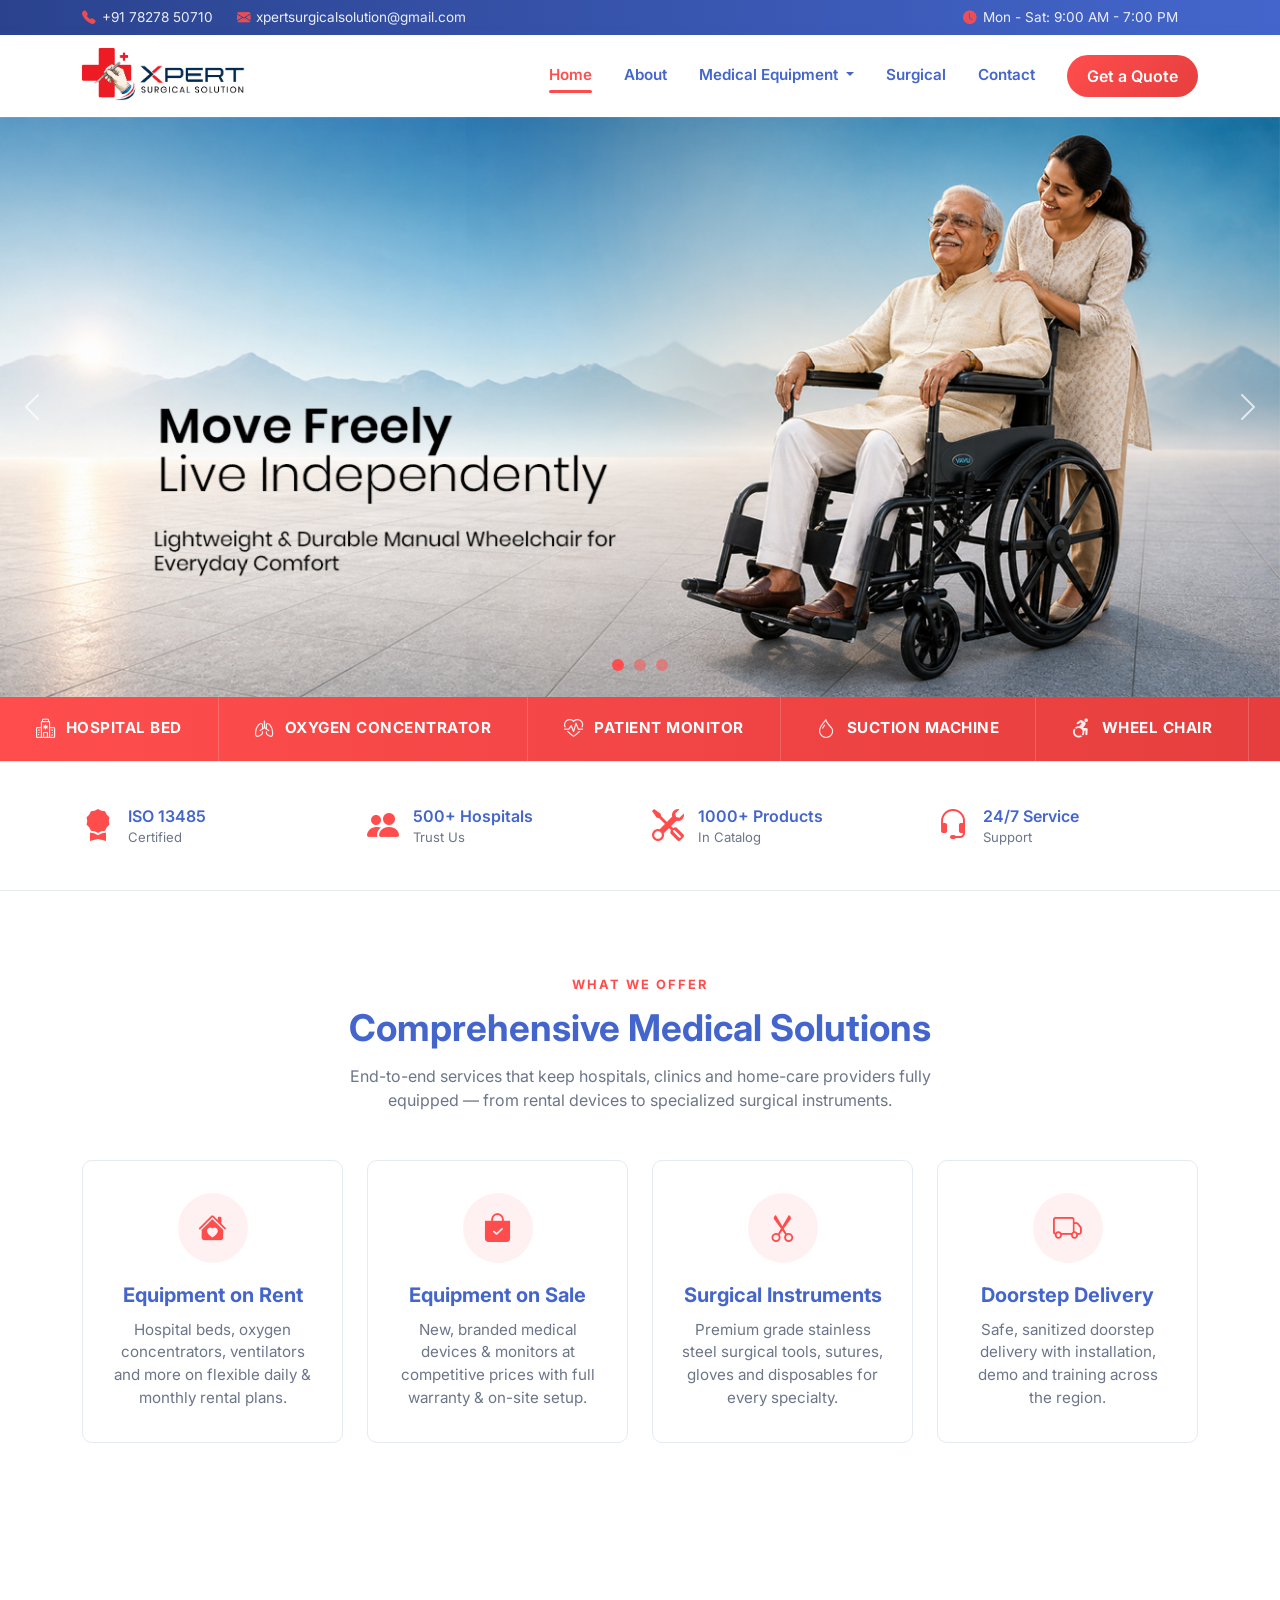
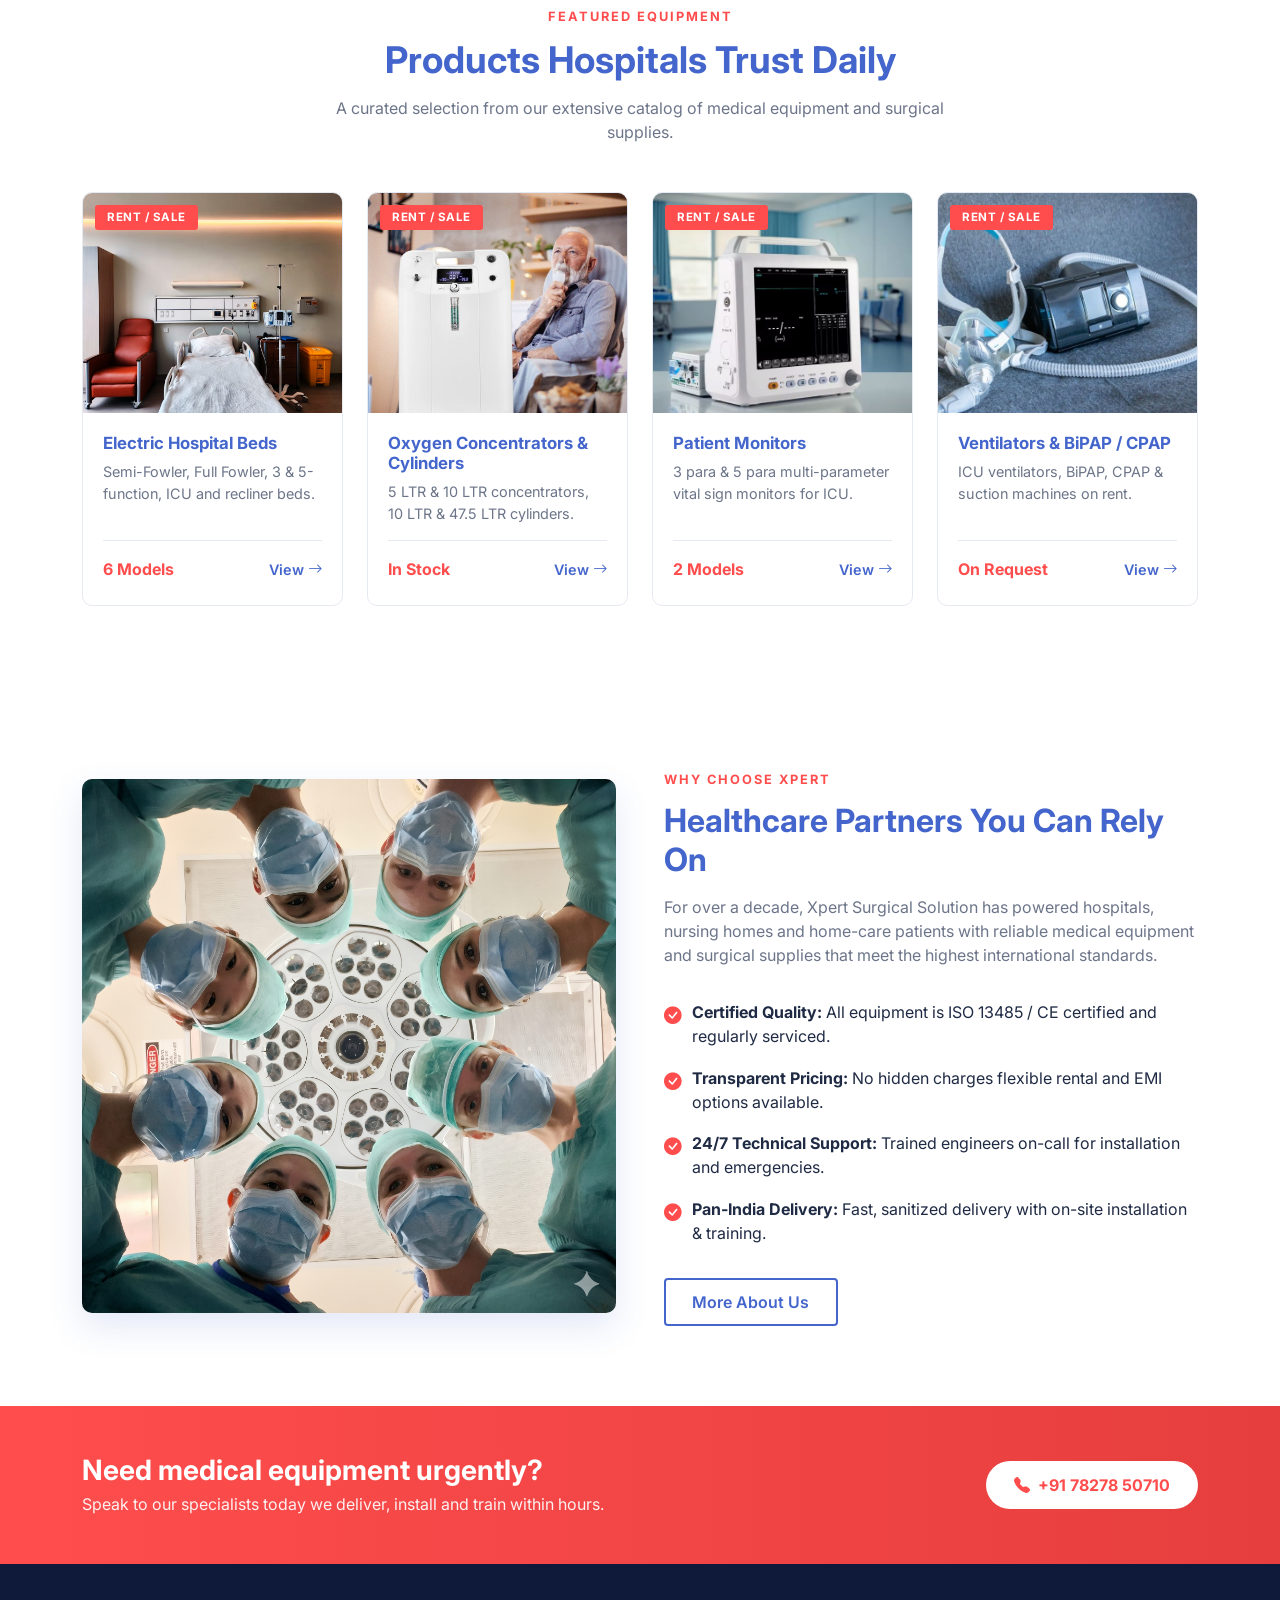
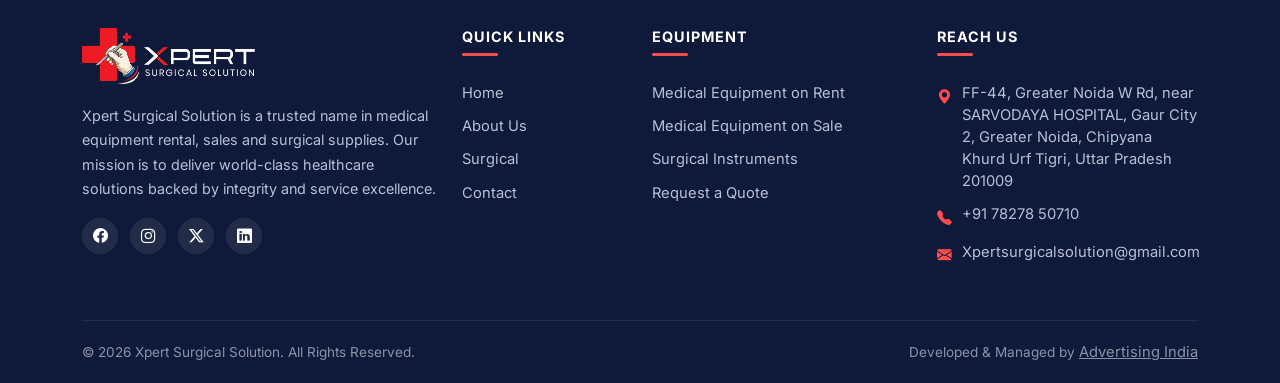
==== index.html @ b2c83bdd "initial commit" ====
﻿<!DOCTYPE html>
<html lang="en">
<head>
  <meta charset="UTF-8" />
  <meta name="viewport" content="width=device-width, initial-scale=1.0" />
  <title>Xpert Surgical Solution | Medical Equipment Rent, Sale & Surgical Supplies</title>
  <meta name="description" content="Xpert Surgical Solution provides premium medical equipment for rent and sale, along with high-quality surgical instruments and supplies for hospitals, clinics & home care." />
  <link rel="icon" type="image/png" href="logo-dark.png" />
  <link href="https://cdn.jsdelivr.net/npm/bootstrap@5.3.3/dist/css/bootstrap.min.css" rel="stylesheet" />
  <link rel="stylesheet" href="https://cdn.jsdelivr.net/npm/bootstrap-icons@1.11.3/font/bootstrap-icons.min.css" />
  <link rel="preconnect" href="https://fonts.googleapis.com" />
  <link rel="preconnect" href="https://fonts.gstatic.com" crossorigin />
  <link href="https://fonts.googleapis.com/css2?family=Inter:wght@400;500;600;700;800&display=swap" rel="stylesheet" />
  <link href="style.css" rel="stylesheet" />
</head>
<body>
  <!-- Navbar -->
  <div class="site-header"></div>

  <!-- HERO CAROUSEL -->
  <div id="heroCarousel" class="carousel slide carousel-fade" data-bs-ride="carousel" data-bs-interval="5000">
    <div class="carousel-indicators">
      <button type="button" data-bs-target="#heroCarousel" data-bs-slide-to="0" class="active" aria-current="true" aria-label="Slide 1"></button>
      <button type="button" data-bs-target="#heroCarousel" data-bs-slide-to="1" aria-label="Slide 2"></button>
      <button type="button" data-bs-target="#heroCarousel" data-bs-slide-to="2" aria-label="Slide 3"></button>
    </div>
    <div class="carousel-inner">
      <!-- Slide 1 -->
      <div class="carousel-item active">
        <section class="hero" style="background:  url('./img/Home_Banner_01.jpg') center/cover no-repeat;">
          <!-- <div class="container">
            <div class="row">
              <div class="col-lg-8">
                <div style="display:inline-block; background: rgba(255, 77, 77, .15); border:1px solid rgba(18, 14, 14, 0.4); color:#ffffff; padding:.4rem 1rem; border-radius: 30px; font-weight:600; font-size:.85rem; letter-spacing:1px; margin-bottom:1.25rem;">
                  <i class="bi bi-shield-plus me-2"></i>TRUSTED SINCE 2015
                </div>
                <h1>Affordable Rates,<br/>Dedicated Service.<br/><span class="accent-block">Medical Equipment</span> On Rent &amp; Sale</h1>
                <p class="lead">From oxygen concentrators and ICU beds to ventilators and surgical instruments Xpert Surgical Solution delivers hospital-grade equipment to your doorstep, anywhere, anytime.</p>
                <div class="d-flex flex-wrap gap-3">
                  <a href="contact.html" class="btn btn-primary-xss"><i class="bi bi-calendar-check me-2"></i>Book An Appointment</a>
                  <a href="tel:+917827850710" class="btn btn-light" style="border-radius:4px; font-weight:600;"><i class="bi bi-telephone-fill me-2"></i>+91 78278 50710</a>
                </div>
                <div class="hero-badges">
                  <div><i class="bi bi-shield-check"></i>ISO Certified</div>
                  <div><i class="bi bi-truck"></i>24/7 Delivery</div>
                  <div><i class="bi bi-headset"></i>Expert Support</div>
                  <div><i class="bi bi-cash-coin"></i>Best Prices</div>
                </div>
              </div>
            </div>
          </div> -->
        </section>
      </div>
      <!-- Slide 2 -->
      <div class="carousel-item">
        <section class="hero" style="background: linear-gradient(105deg, rgba(43, 67, 142, 0.5) 0%, rgba(68, 102, 204, 0.3) 45%, rgba(68, 102, 204, 0.3) 100%), url('./img/Home_Banner_02.jpeg') center/cover no-repeat;">
          <!-- <div class="container">
            <div class="row">
              <div class="col-lg-8">
                <div style="display:inline-block; background: rgba(255, 77, 77, .15); border:1px solid rgba(18, 14, 14, 0.4); color:#ffffff; padding:.4rem 1rem; border-radius: 30px; font-weight:600; font-size:.85rem; letter-spacing:1px; margin-bottom:1.25rem;">
                  <i class="bi bi-award-fill me-2"></i>PREMIUM QUALITY
                </div>
                <h1>Advanced<br/>Surgical Solutions.<br/><span class="accent-block">Precision Tools</span> for Professionals</h1>
                <p class="lead">Supplying top-grade surgical instruments and OT equipment to leading hospitals and clinics. Quality you can trust for every procedure.</p>
                <div class="d-flex flex-wrap gap-3">
                  <a href="surgical.html" class="btn btn-primary-xss"><i class="bi bi-scissors me-2"></i>Explore Surgical</a>
                  <a href="contact.html" class="btn btn-light" style="border-radius:4px; font-weight:600;"><i class="bi bi-chat-dots me-2"></i>Get A Quote</a>
                </div>
                <div class="hero-badges">
                  <div><i class="bi bi-check-circle"></i>High Grade SS</div>
                  <div><i class="bi bi-box-seam"></i>Bulk Supply</div>
                  <div><i class="bi bi-gear-wide-connected"></i>AMC Available</div>
                  <div><i class="bi bi-patch-check"></i>CE Certified</div>
                </div>
              </div>
            </div>
          </div> -->
        </section>
      </div>
      <!-- Slide 3 -->
      <div class="carousel-item">
        <section class="hero" style="background: linear-gradient(105deg, rgba(43, 67, 142, 0.1) 0%, rgba(68, 102, 204, 0.2) 45%, rgba(68, 102, 204, 0.1) 100%), url('./img/Home_banner_03.jpg') center/cover no-repeat;">
          <!-- <div class="container">
            <div class="row">
              <div class="col-lg-8">
                <div style="display:inline-block; background: rgba(255, 77, 77, .15); border:1px solid rgba(18, 14, 14, 0.4); color:#ffffff; padding:.4rem 1rem; border-radius: 30px; font-weight:600; font-size:.85rem; letter-spacing:1px; margin-bottom:1.25rem;">
                  <i class="bi bi-truck me-2"></i>PAN-INDIA DELIVERY
                </div>
                <h1>24/7 Support,<br/>Anywhere in India.<br/><span class="accent-block">Reliable Healthcare</span> at Your Doorstep</h1>
                <p class="lead">Fast, sanitized delivery and professional installation. Our technical team is available round-the-clock for your peace of mind.</p>
                <div class="d-flex flex-wrap gap-3">
                  <a href="equipment-rent.html" class="btn btn-primary-xss"><i class="bi bi-truck me-2"></i>Rent Now</a>
                  <a href="tel:+917827850710" class="btn btn-light" style="border-radius:4px; font-weight:600;"><i class="bi bi-telephone-fill me-2"></i>Contact Us</a>
                </div>
                <div class="hero-badges">
                  <div><i class="bi bi-clock-history"></i>Fast Delivery</div>
                  <div><i class="bi bi-tools"></i>Pro Setup</div>
                  <div><i class="bi bi-shield-lock"></i>Safe Sanitized</div>
                  <div><i class="bi bi-geo-alt"></i>20+ States</div>
                </div>
              </div>
            </div>
          </div> -->
        </section>
      </div>
    </div>
    <button class="carousel-control-prev" type="button" data-bs-target="#heroCarousel" data-bs-slide="prev">
      <span class="carousel-control-prev-icon" aria-hidden="true"></span>
      <span class="visually-hidden">Previous</span>
    </button>
    <button class="carousel-control-next" type="button" data-bs-target="#heroCarousel" data-bs-slide="next">
      <span class="carousel-control-next-icon" aria-hidden="true"></span>
      <span class="visually-hidden">Next</span>
    </button>
  </div>

  <!-- SCROLLING PRODUCT STRIP -->
  <section class="marquee-strip" aria-label="Our products">
    <div class="marquee-track">
      <span class="marquee-item"><i class="bi bi-hospital"></i>Hospital Bed</span>
      <span class="marquee-item"><i class="bi bi-lungs"></i>Oxygen Concentrator</span>
      <span class="marquee-item"><i class="bi bi-heart-pulse"></i>Patient Monitor</span>
      <span class="marquee-item"><i class="bi bi-droplet"></i>Suction Machine</span>
      <span class="marquee-item"><i class="bi bi-person-wheelchair"></i>Wheel Chair</span>
      <span class="marquee-item"><i class="bi bi-thermometer-half"></i>Oxygen Cylinder</span>
      <span class="marquee-item"><i class="bi bi-wind"></i>BiPAP / CPAP</span>
      <span class="marquee-item"><i class="bi bi-eyedropper"></i>Syringe Pump</span>
      <span class="marquee-item"><i class="bi bi-activity"></i>DVT Pump</span>
      <span class="marquee-item"><i class="bi bi-clipboard-pulse"></i>Ventilator</span>
      <!-- duplicate for seamless loop -->
      <span class="marquee-item"><i class="bi bi-hospital"></i>Hospital Bed</span>
      <span class="marquee-item"><i class="bi bi-lungs"></i>Oxygen Concentrator</span>
      <span class="marquee-item"><i class="bi bi-heart-pulse"></i>Patient Monitor</span>
      <span class="marquee-item"><i class="bi bi-droplet"></i>Suction Machine</span>
      <span class="marquee-item"><i class="bi bi-person-wheelchair"></i>Wheel Chair</span>
      <span class="marquee-item"><i class="bi bi-thermometer-half"></i>Oxygen Cylinder</span>
      <span class="marquee-item"><i class="bi bi-wind"></i>BiPAP / CPAP</span>
      <span class="marquee-item"><i class="bi bi-eyedropper"></i>Syringe Pump</span>
      <span class="marquee-item"><i class="bi bi-activity"></i>DVT Pump</span>
      <span class="marquee-item"><i class="bi bi-clipboard-pulse"></i>Ventilator</span>
    </div>
  </section>

  <!-- TRUST STRIP -->
  <section class="trust-strip">
    <div class="container">
      <div class="row g-4">
        <div class="col-md-3 col-6">
          <div class="trust-item">
            <i class="bi bi-award-fill"></i>
            <div>ISO 13485<small>Certified</small></div>
          </div>
        </div>
        <div class="col-md-3 col-6">
          <div class="trust-item">
            <i class="bi bi-people-fill"></i>
            <div>500+ Hospitals<small>Trust Us</small></div>
          </div>
        </div>
        <div class="col-md-3 col-6">
          <div class="trust-item">
            <i class="bi bi-tools"></i>
            <div>1000+ Products<small>In Catalog</small></div>
          </div>
        </div>
        <div class="col-md-3 col-6">
          <div class="trust-item">
            <i class="bi bi-headset"></i>
            <div>24/7 Service<small>Support</small></div>
          </div>
        </div>
      </div>
    </div>
  </section>

  <!-- SERVICES SUMMARY -->
  <section class="section">
    <div class="container">
      <div class="section-title">
        <small>What We Offer</small>
        <h2>Comprehensive Medical Solutions</h2>
        <p>End-to-end services that keep hospitals, clinics and home-care providers fully equipped &mdash; from rental devices to specialized surgical instruments.</p>
      </div>
      <div class="row g-4">
        <div class="col-md-6 col-lg-3">
          <div class="service-card">
            <div class="service-icon"><i class="bi bi-house-heart-fill"></i></div>
            <h5>Equipment on Rent</h5>
            <p>Hospital beds, oxygen concentrators, ventilators and more on flexible daily &amp; monthly rental plans.</p>
          </div>
        </div>
        <div class="col-md-6 col-lg-3">
          <div class="service-card">
            <div class="service-icon"><i class="bi bi-bag-check-fill"></i></div>
            <h5>Equipment on Sale</h5>
            <p>New, branded medical devices &amp; monitors at competitive prices with full warranty &amp; on-site setup.</p>
          </div>
        </div>
        <div class="col-md-6 col-lg-3">
          <div class="service-card">
            <div class="service-icon"><i class="bi bi-scissors"></i></div>
            <h5>Surgical Instruments</h5>
            <p>Premium grade stainless steel surgical tools, sutures, gloves and disposables for every specialty.</p>
          </div>
        </div>
        <div class="col-md-6 col-lg-3">
          <div class="service-card">
            <div class="service-icon"><i class="bi bi-truck"></i></div>
            <h5>Doorstep Delivery</h5>
            <p>Safe, sanitized doorstep delivery with installation, demo and training across the region.</p>
          </div>
        </div>
      </div>
    </div>
  </section>

  <!-- FEATURED PRODUCTS -->
  <section class="section section-light">
    <div class="container">
      <div class="section-title">
        <small>Featured Equipment</small>
        <h2>Products Hospitals Trust Daily</h2>
        <p>A curated selection from our extensive catalog of medical equipment and surgical supplies.</p>
      </div>
      <div class="row g-4">
        <div class="col-md-6 col-lg-3">
          <div class="equipment-card">
            <div class="img-wrap">
              <span class="tag">Rent / Sale</span>
              <img src="./img/Electric_Bed_01.png" alt="Hospital Bed" />
            </div>
            <div class="body">
              <h5>Electric Hospital Beds</h5>
              <p>Semi-Fowler, Full Fowler, 3 &amp; 5-function, ICU and recliner beds.</p>
              <div class="footer-row">
                <span class="price-tag">6 Models</span>
                <a href="equipment-rent.html" class="more">View <i class="bi bi-arrow-right"></i></a>
              </div>
            </div>
          </div>
        </div>
        <div class="col-md-6 col-lg-3">
          <div class="equipment-card">
            <div class="img-wrap">
              <span class="tag">Rent / Sale</span>
              <img src="./img/concentrator_01.jpg" alt="Oxygen Concentrator" />
            </div>
            <div class="body">
              <h5>Oxygen Concentrators &amp; Cylinders</h5>
              <p>5 LTR &amp; 10 LTR concentrators, 10 LTR &amp; 47.5 LTR cylinders.</p>
              <div class="footer-row">
                <span class="price-tag">In Stock</span>
                <a href="equipment-rent.html" class="more">View <i class="bi bi-arrow-right"></i></a>
              </div>
            </div>
          </div>
        </div>
        <div class="col-md-6 col-lg-3">
          <div class="equipment-card">
            <div class="img-wrap">
              <span class="tag">Rent / Sale</span>
              <img src="./img/monitor.jpg" alt="Patient Monitor" />
            </div>
            <div class="body">
              <h5>Patient Monitors</h5>
              <p>3 para &amp; 5 para multi-parameter vital sign monitors for ICU.</p>
              <div class="footer-row">
                <span class="price-tag">2 Models</span>
                <a href="equipment-rent.html" class="more">View <i class="bi bi-arrow-right"></i></a>
              </div>
            </div>
          </div>
        </div>
        <div class="col-md-6 col-lg-3">
          <div class="equipment-card">
            <div class="img-wrap">
              <span class="tag">Rent / Sale</span>
              <img src="./img/CPAP.jpg" alt="Ventilator" />
            </div>
            <div class="body">
              <h5>Ventilators &amp; BiPAP / CPAP</h5>
              <p>ICU ventilators, BiPAP, CPAP &amp; suction machines on rent.</p>
              <div class="footer-row">
                <span class="price-tag">On Request</span>
                <a href="equipment-rent.html" class="more">View <i class="bi bi-arrow-right"></i></a>
              </div>
            </div>
          </div>
        </div>
      </div>
    </div>
  </section>

  <!-- WHY CHOOSE US -->
  <section class="section">
    <div class="container">
      <div class="row align-items-center g-5">
        <div class="col-lg-6">
          <img src="./img/Partner.png" alt="Medical professionals" class="about-img" />
        </div>
        <div class="col-lg-6">
          <small style="color: var(--xss-red); font-weight:700; letter-spacing:2px; text-transform:uppercase; font-size:.8rem;">Why Choose Xpert</small>
          <h2 style="color: var(--xss-navy); font-weight:700; margin: .75rem 0 1rem;">Healthcare Partners You Can Rely On</h2>
          <p style="color: var(--xss-grey);">For over a decade, Xpert Surgical Solution has powered hospitals, nursing homes and home-care patients with reliable medical equipment and surgical supplies that meet the highest international standards.</p>
          <ul class="about-list">
            <li><i class="bi bi-check-circle-fill"></i><span><strong>Certified Quality:</strong> All equipment is ISO 13485 / CE certified and regularly serviced.</span></li>
            <li><i class="bi bi-check-circle-fill"></i><span><strong>Transparent Pricing:</strong> No hidden charges  flexible rental and EMI options available.</span></li>
            <li><i class="bi bi-check-circle-fill"></i><span><strong>24/7 Technical Support:</strong> Trained engineers on-call for installation and emergencies.</span></li>
            <li><i class="bi bi-check-circle-fill"></i><span><strong>Pan-India Delivery:</strong> Fast, sanitized delivery with on-site installation &amp; training.</span></li>
          </ul>
          <a href="about.html" class="btn btn-outline-xss mt-4">More About Us</a>
        </div>
      </div>
    </div>
  </section>

  <!-- CTA -->
  <section class="cta-strip">
    <div class="container">
      <div class="row align-items-center g-3">
        <div class="col-lg-8">
          <h3>Need medical equipment urgently?</h3>
          <p>Speak to our specialists today  we deliver, install and train within hours.</p>
        </div>
        <div class="col-lg-4 text-lg-end">
          <a href="tel:+917827850710" class="btn btn-light"><i class="bi bi-telephone-fill me-2"></i>+91 78278 50710</a>
        </div>
      </div>
    </div>
  </section>

  <!-- FOOTER -->
    <!-- FOOTER -->

  <div class="site-footer"></div>
  <script src="./component.js"></script>

  <script src="https://cdn.jsdelivr.net/npm/bootstrap@5.3.3/dist/js/bootstrap.bundle.min.js"></script>
</body>
</html>
---- style.css ----
﻿/* ============================================
   Xpert Surgical Solution - Global Stylesheet
   Brand: Red #FF4D4D / Blue #4466CC
   ============================================ */

:root {
  --xss-red: #FF4D4D;
  --xss-red-dark: #E63E3E;
  --xss-navy: #4466CC;
  --xss-navy-dark: #2B438E;
  --xss-light: #ffffff;
  --xss-grey: #6c7589;
  --xss-border: #e5e9f2;
  --xss-text: #1f2a44;
}

html, body {
  font-family: 'Inter', -apple-system, BlinkMacSystemFont, "Segoe UI", Roboto, sans-serif;
  color: var(--xss-text);
  background: #ffffff;
  scroll-behavior: smooth;
}

a { text-decoration: none; }

/* ===== Top Info Bar ===== */
.top-bar {
  background: linear-gradient(90deg, var(--xss-navy-dark) 0%, var(--xss-navy) 100%);
  color: #fff;
  font-size: 0.85rem;
  padding: 0.45rem 0;
}
.top-bar a {
  color: #fff;
  margin-right: 1.25rem;
  opacity: 0.9;
  transition: opacity .2s ease;
}
.top-bar a:hover { opacity: 1; color: #ffffff; }
.top-bar i { color: var(--xss-red); margin-right: .35rem; }

/* ===== Navbar ===== */
.navbar-xss {
  background: #ffffff;
  box-shadow: 0 2px 14px rgba(68, 102, 204,0.07);
  /* padding: .75rem 0; */
  position: sticky;
  top: 0;
  z-index: 1050;
}
.navbar-xss .navbar-brand img {
  height: 56px;
  width: auto;
}
.navbar-xss .nav-link {
  color: var(--xss-navy) !important;
  font-weight: 600;
  font-size: 0.95rem;
  padding: 0.6rem 1rem !important;
  position: relative;
  transition: color .2s ease;
}
.navbar-xss .nav-link:hover,
.navbar-xss .nav-link.active {
  color: var(--xss-red) !important;
}
.navbar-xss .nav-link.active::after {
  content: "";
  position: absolute;
  left: 1rem;
  right: 1rem;
  bottom: 4px;
  height: 3px;
  background: var(--xss-red);
  border-radius: 2px;
}
.navbar-xss .dropdown-menu {
  border: none;
  border-top: 3px solid var(--xss-red);
  border-radius: 0 0 .5rem .5rem;
  box-shadow: 0 8px 24px rgba(68, 102, 204,0.12);
  padding: .5rem 0;
  margin-top: 0;
}
.navbar-xss .dropdown-item {
  font-weight: 500;
  color: var(--xss-navy);
  padding: .6rem 1.25rem;
}
.navbar-xss .dropdown-item:hover,
.navbar-xss .dropdown-item.active {
  background: var(--xss-light);
  color: var(--xss-red);
}
.btn-quote {
  background: linear-gradient(135deg, var(--xss-red) 0%, var(--xss-red-dark) 100%);
  border: none;
  color: #fff;
  font-weight: 600;
  padding: .55rem 1.25rem;
  border-radius: 30px;
  transition: all .2s ease;
}
.btn-quote:hover { background: var(--xss-red-dark); color: #fff; transform: translateY(-1px); }

/* ===== Buttons ===== */
.btn-primary-xss {
  background: linear-gradient(135deg, var(--xss-red) 0%, var(--xss-red-dark) 100%);
  color: #fff;
  border: none;
  font-weight: 600;
  padding: .75rem 1.75rem;
  border-radius: 4px;
  transition: all .2s ease;
}
.btn-primary-xss:hover { background: var(--xss-red-dark); color: #fff; transform: translateY(-2px); box-shadow: 0 6px 16px rgba(255, 77, 77,.25); }

.btn-outline-xss {
  background: transparent;
  color: var(--xss-navy);
  border: 2px solid var(--xss-navy);
  font-weight: 600;
  padding: .65rem 1.65rem;
  border-radius: 4px;
  transition: all .2s ease;
}
.btn-outline-xss:hover { background: var(--xss-navy); color: #fff; }

/* ===== Hero (IBP-style, image background) ===== */
.hero {
  position: relative;
  min-height: 580px;
  color: #fff;
  display: flex;
  align-items: center;
  overflow: hidden;
  /* background: url(./img/jp.jpg); */
  /* width: 1440px; */
  /* background:
    linear-gradient(105deg, rgba(43, 67, 142,0.1) 0%, rgba(68, 102, 204,0.1) 45%, rgba(68, 102, 204,0.1) 100%); */
}
/* .hero::after {
  content: "";
  position: absolute;
  bottom: -1px; left: 0; right: 0;
  height: 80px;
  background: linear-gradient(to top, #fff 0%, rgba(255,255,255,0) 100%);
  pointer-events: none;
} */

/* .container{
  background: url(./img/Untitled-8.jpg);
} */
.hero h1 {
  font-weight: 800;
  font-size: 3.4rem;
  line-height: 1.1;
  margin-bottom: 1.25rem;
  text-shadow: 0 2px 12px rgba(0,0,0,0.25);
}
.hero h1 span { color: #ff5b66; }
.hero h1 .accent-block {
  display: inline-block;
  padding: .15rem .8rem;
  background: var(--xss-red);
  color: #fff;
  border-radius: 6px;
}
.hero p.lead {
  font-size: 1.15rem;
  opacity: 0.95;
  max-width: 600px;
  margin-bottom: 2rem;
  text-shadow: 0 1px 6px rgba(0,0,0,0.25);
}
.hero .hero-badges {
  display: flex; flex-wrap: wrap; gap: 1.5rem;
  margin-top: 1.75rem;
}
.hero .hero-badges div {
  display: flex; align-items: center; gap: .55rem;
  font-weight: 500;
}
.hero .hero-badges i { color: #ff8c95; font-size: 1.1rem; }

/* ===== Scrolling Product Marquee (IBP-style strip) ===== */
.marquee-strip {
  background: linear-gradient(90deg, var(--xss-red) 0%, var(--xss-red-dark) 100%);
  padding: 0;
  overflow: hidden;
  position: relative;
}
.marquee-track {
  display: flex;
  gap: 0;
  width: max-content;
  animation: marquee 38s linear infinite;
}
.marquee-strip:hover .marquee-track { animation-play-state: paused; }
.marquee-item {
  display: inline-flex;
  align-items: center;
  gap: .65rem;
  color: #fff;
  font-weight: 700;
  font-size: .95rem;
  letter-spacing: .5px;
  text-transform: uppercase;
  padding: 1.1rem 2.25rem;
  white-space: nowrap;
  border-right: 1px solid rgba(255,255,255,.18);
}
.marquee-item i { font-size: 1.2rem; opacity: .9; }
@keyframes marquee {
  from { transform: translateX(0); }
  to { transform: translateX(-50%); }
}

/* Carousel Overrides */
.carousel-indicators [data-bs-target] {
  width: 12px;
  height: 12px;
  border-radius: 50%;
  margin: 0 5px;
  background-color: var(--red);
}

.carousel-control-prev,
.carousel-control-next {
  width: 5%;
  opacity: 0.7;
}

.carousel-control-prev:hover,
.carousel-control-next:hover {
  opacity: 1;
}

.carousel-item {
  transition: transform 0.6s ease-in-out, opacity 0.6s ease-in-out;
}

/* ===== Page Banner ===== */
.page-banner {
  background-position: center center;
  background-size: 100% 100%;
  background-repeat: no-repeat;
  color: #fff;
  padding: 4rem 0 3rem;
  text-align: center;
  position: relative;
  min-height: 400px;
  display: flex;
  align-items: center;
  justify-content: center;
}
.page-banner h1 {
  font-weight: 700;
  font-size: 2.5rem;
  margin-bottom: .5rem;
}
.page-banner .breadcrumb-nav a { color: #ffd6d8; }
.page-banner .breadcrumb-nav span { color: rgba(255,255,255,.7); margin: 0 .4rem; }

/* ===== Section ===== */
.section { padding: 5rem 0; }
.section-light { background: var(--xss-light); }
.section-title {
  text-align: center;
  margin-bottom: 3rem;
}
.section-title small {
  display: inline-block;
  color: var(--xss-red);
  font-weight: 700;
  letter-spacing: 2px;
  text-transform: uppercase;
  font-size: .8rem;
  margin-bottom: .75rem;
}
.section-title h2 {
  color: var(--xss-navy);
  font-weight: 700;
  font-size: 2.3rem;
  margin-bottom: .85rem;
}
.section-title p {
  color: var(--xss-grey);
  max-width: 640px;
  margin: 0 auto;
}

/* ===== Service / Feature Cards ===== */
.service-card {
  background: #fff;
  border: 1px solid var(--xss-border);
  border-radius: 10px;
  padding: 2rem 1.75rem;
  height: 100%;
  transition: all .25s ease;
  text-align: center;
}
.service-card:hover {
  border-color: var(--xss-red);
  box-shadow: 0 12px 30px rgba(68, 102, 204,.1);
  transform: translateY(-6px);
}
.service-icon {
  width: 70px; height: 70px;
  background: rgba(255, 77, 77,.08);
  color: var(--xss-red);
  border-radius: 50%;
  display: inline-flex;
  align-items: center; justify-content: center;
  font-size: 1.8rem;
  margin-bottom: 1.25rem;
  transition: all .25s ease;
}
.service-card:hover .service-icon {
  background: var(--xss-red);
  color: #fff;
  transform: rotate(-8deg);
}
.service-card h5 {
  color: var(--xss-navy);
  font-weight: 700;
  margin-bottom: .75rem;
}
.service-card p { color: var(--xss-grey); margin-bottom: 0; font-size: .95rem; }

/* ===== Trust Badges ===== */
.trust-strip {
  background: #fff;
  padding: 2.5rem 0;
  border-top: 1px solid var(--xss-border);
  border-bottom: 1px solid var(--xss-border);
}
.trust-item {
  display: flex; align-items: center; gap: .9rem;
  color: var(--xss-navy);
  font-weight: 600;
}
.trust-item i {
  font-size: 2rem;
  color: var(--xss-red);
  flex-shrink: 0;
}
.trust-item small {
  color: var(--xss-grey);
  font-weight: 400;
  font-size: .82rem;
  display: block;
}

/* ===== Product / Equipment Cards ===== */
.equipment-card {
  background: #fff;
  border-radius: 10px;
  overflow: hidden;
  border: 1px solid var(--xss-border);
  transition: all .25s ease;
  height: 100%;
  display: flex;
  flex-direction: column;
}
.equipment-card:hover {
  box-shadow: 0 14px 30px rgba(68, 102, 204,.12);
  transform: translateY(-4px);
}
.equipment-card .img-wrap {
  position: relative;
  height: 220px;
  overflow: hidden;
  background: var(--xss-light);
}
.equipment-card .img-wrap img {
  width: 100%; height: 100%; object-fit: cover;
  transition: transform .4s ease;
}
.equipment-card:hover .img-wrap img { transform: scale(1.06); }
.equipment-card .tag {
  position: absolute; top: 12px; left: 12px;
  background: var(--xss-red);
  color: #fff;
  padding: 4px 12px;
  font-size: .72rem;
  font-weight: 700;
  letter-spacing: .5px;
  text-transform: uppercase;
  border-radius: 3px;
}
.equipment-card .body {
  padding: 1.25rem 1.25rem 1.5rem;
  flex-grow: 1;
  display: flex;
  flex-direction: column;
}
.equipment-card h5 {
  color: var(--xss-navy);
  font-weight: 700;
  font-size: 1.05rem;
  margin-bottom: .5rem;
}
.equipment-card p {
  color: var(--xss-grey);
  font-size: .9rem;
  flex-grow: 1;
  margin-bottom: 1rem;
}
.equipment-card .footer-row {
  display: flex; align-items: center; justify-content: space-between;
  border-top: 1px solid var(--xss-border);
  padding-top: 1rem;
}
.equipment-card .price-tag {
  color: var(--xss-red);
  font-weight: 700;
}
.equipment-card .more {
  color: var(--xss-navy);
  font-weight: 600;
  font-size: .9rem;
}
.equipment-card .more:hover { color: var(--xss-red); }

/* ===== About Page ===== */
.about-img {
  border-radius: 10px;
  width: 100%;
  box-shadow: 0 14px 35px rgba(68, 102, 204,.15);
}
.about-list {
  list-style: none;
  padding: 0; margin: 1.5rem 0 0;
}
.about-list li {
  padding: .55rem 0;
  color: var(--xss-text);
  display: flex; align-items: flex-start; gap: .65rem;
}
.about-list li i {
  color: var(--xss-red);
  font-size: 1.1rem;
  margin-top: 3px;
}
.stat-box {
  background: #fff;
  border-left: 4px solid var(--xss-red);
  border-radius: 6px;
  padding: 1.25rem 1.5rem;
  box-shadow: 0 4px 14px rgba(68, 102, 204,.06);
  height: 100%;
}
.stat-box h3 {
  color: var(--xss-navy);
  font-weight: 800;
  font-size: 2.2rem;
  margin-bottom: .15rem;
}
.stat-box p { color: var(--xss-grey); margin: 0; font-size: .9rem; font-weight: 500; }

/* ===== Mission / Vision Cards ===== */
.mv-card {
  background: #fff;
  border-radius: 10px;
  padding: 2rem;
  border-top: 4px solid var(--xss-red);
  box-shadow: 0 8px 24px rgba(68, 102, 204,.06);
  height: 100%;
}
.mv-card .mv-icon {
  width: 60px; height: 60px;
  background: var(--xss-navy);
  color: #fff;
  border-radius: 8px;
  display: inline-flex; align-items: center; justify-content: center;
  font-size: 1.5rem;
  margin-bottom: 1rem;
}
.mv-card h4 { color: var(--xss-navy); font-weight: 700; }

/* ===== CTA Strip ===== */
.cta-strip {
  background: linear-gradient(90deg, var(--xss-red) 0%, var(--xss-red-dark) 100%);
  color: #fff;
  padding: 3rem 0;
}
.cta-strip h3 { font-weight: 700; margin-bottom: .25rem; }
.cta-strip p { opacity: .92; margin: 0; }
.cta-strip .btn-light {
  background: #fff;
  color: var(--xss-red);
  font-weight: 700;
  padding: .75rem 1.75rem;
  border-radius: 30px;
  border: none;
}
.cta-strip .btn-light:hover { background: var(--xss-navy); color: #fff; }

/* ===== Contact ===== */
.contact-card {
  background: #fff;
  border-radius: 10px;
  padding: 1.75rem;
  box-shadow: 0 6px 18px rgba(68, 102, 204,.07);
  height: 100%;
  text-align: center;
  border: 1px solid var(--xss-border);
  transition: all .25s ease;
}
.contact-card:hover { transform: translateY(-4px); border-color: var(--xss-red); }
.contact-card .ci-icon {
  width: 60px; height: 60px;
  background: rgba(255, 77, 77,.1);
  color: var(--xss-red);
  border-radius: 50%;
  display: inline-flex; align-items: center; justify-content: center;
  font-size: 1.5rem;
  margin-bottom: 1rem;
}
.contact-card h6 { color: var(--xss-navy); font-weight: 700; margin-bottom: .35rem; }
.contact-card p, .contact-card a {
  color: var(--xss-grey);
  font-size: .95rem;
  margin: 0;
  word-break: break-word;
}
.contact-card a:hover { color: var(--xss-red); }

.form-control, .form-select {
  border: 1.5px solid var(--xss-border);
  padding: .75rem 1rem;
  border-radius: 6px;
  font-size: .95rem;
}
.form-control:focus, .form-select:focus {
  border-color: var(--xss-red);
  box-shadow: 0 0 0 3px rgba(255, 77, 77,.12);
}
.form-label { font-weight: 600; color: var(--xss-navy); font-size: .9rem; }
.map-frame {
  width: 100%;
  height: 100%;
  min-height: 400px;
  border: 0;
  border-radius: 10px;
  display: block;
}

/* ===== Surgical Page Categories ===== */
.cat-card {
  background: #fff;
  border-radius: 10px;
  border: 1px solid var(--xss-border);
  padding: 1.75rem 1.25rem;
  text-align: center;
  transition: all .25s ease;
  height: 100%;
}
.cat-card:hover {
  background: var(--xss-navy);
  color: #fff;
  border-color: var(--xss-navy);
  transform: translateY(-5px);
}
.cat-card i {
  font-size: 2.4rem;
  color: var(--xss-red);
  margin-bottom: .9rem;
  transition: all .25s ease;
}
.cat-card:hover i { color: #fff; }
.cat-card h6 { font-weight: 700; margin: 0; font-size: .98rem; }

/* ===== Footer ===== */
.footer {
  background: #0f1a3a;
  color: #b8c0d6;
  padding: 4rem 0 0;
}
.footer h6 {
  color: #fff;
  font-weight: 700;
  margin-bottom: 1.25rem;
  text-transform: uppercase;
  font-size: .9rem;
  letter-spacing: 1px;
}
.footer h6::after {
  content: "";
  display: block;
  width: 36px; height: 3px;
  background: var(--xss-red);
  margin-top: .5rem;
  border-radius: 2px;
}
.footer a {
  color: #b8c0d6;
  display: block;
  padding: .35rem 0;
  font-size: .92rem;
  transition: color .2s ease;
}
.footer a:hover { color: var(--xss-red); padding-left: 5px; }
.footer img.footer-logo { height: 60px; margin-bottom: 1rem; }
.footer .small-text { font-size: .9rem; line-height: 1.7; }
.footer .social a {
  display: inline-flex;
  width: 36px; height: 36px;
  align-items: center; justify-content: center;
  background: rgba(255,255,255,.08);
  border-radius: 50%;
  margin-right: .5rem;
  padding: 0;
  color: #fff;
}
.footer .social a:hover { background: var(--xss-red); padding-left: 0; }
.footer .copyright {
  border-top: 1px solid rgba(255,255,255,.08);
  margin-top: 3rem;
  padding: 1.25rem 0;
  font-size: .85rem;
  color: #8a92a8;
  display: flex;
  justify-content: space-between;
  align-items: center;
  flex-wrap: wrap;
}

.footer .copyright .design-credit {
  white-space: nowrap;
}
.footer .copyright a {
  display: inline;
  padding: 0;
  text-decoration: underline;
  color: inherit;
}
.footer .copyright a:hover {
  color: var(--xss-red);
  padding-left: 0;
}

@media (max-width: 767.98px) {
  .footer .copyright {
    justify-content: center;
    text-align: center;
    gap: 0.5rem;
  }
  .footer .copyright .design-credit {
    white-space: normal;
  }
}
.footer .footer-contact {
  display: flex; align-items: flex-start; gap: .65rem;
  padding: .35rem 0;
  font-size: .92rem;
}
.footer .footer-contact i { color: var(--xss-red); margin-top: 4px; }

/* ===== Responsive ===== */
@media (max-width: 991.98px) {
  .hero { padding: 3.5rem 0 4rem; text-align: center; }
  .hero h1 { font-size: 2.3rem; }
  .hero .hero-img { margin-top: 2rem; max-width: 80%; }
  .navbar-xss .nav-link.active::after { display: none; }
  .navbar-xss .navbar-collapse { padding-top: 1rem; }
  .section { padding: 3.5rem 0; }
  .section-title h2 { font-size: 1.8rem; }
  .page-banner h1 { font-size: 2rem; }
  .navbar-xss .navbar-brand img { height: 46px; }
}
@media (max-width: 575.98px) {
  .top-bar { font-size: .78rem; text-align: center; }
  .top-bar a { display: inline-block; margin: 0 .5rem; }
  .hero h1 { font-size: 1.9rem; }
  .stat-box h3 { font-size: 1.7rem; }
}

/* ===== Equipment Page  Category Blocks ===== */
.cat-block {
  margin-top: 3rem;
  padding-top: 2rem;
  border-top: 1px solid var(--xss-border);
}
.cat-block:first-of-type { border-top: 0; padding-top: 0; margin-top: 1rem; }
.cat-head {
  display: flex; align-items: center; gap: 1rem;
  margin-bottom: 1.75rem;
}
.cat-icon {
  flex: 0 0 auto;
  width: 64px; height: 64px;
  background: linear-gradient(135deg, var(--xss-red), #b30410);
  color: #fff;
  display: grid; place-items: center;
  border-radius: 14px;
  font-size: 1.7rem;
  box-shadow: 0 8px 20px rgba(255, 77, 77,.25);
}
.cat-head h3 {
  color: var(--xss-navy); font-weight: 700;
  font-size: 1.55rem; margin: 0;
}
.cat-head p { color: var(--xss-grey); margin: .15rem 0 0; font-size: .95rem; }

/* Product cards */
.prod-card {
  background: #fff;
  border: 1px solid var(--xss-border);
  border-radius: 12px;
  overflow: hidden;
  height: 100%;
  position: relative;
  transition: transform .25s ease, box-shadow .25s ease;
}
.prod-card:hover {
  transform: translateY(-4px);
  box-shadow: 0 14px 30px rgba(68, 102, 204,.12);
}
.prod-card img {
  width: 100%;
  height: 180px;
  object-fit: cover;
  display: block;
}
.prod-card .pc-tag {
  position: absolute;
  top: 12px; left: 12px;
  background: var(--xss-red);
  color: #fff;
  font-size: .72rem;
  font-weight: 700;
  letter-spacing: 1px;
  padding: .25rem .6rem;
  border-radius: 4px;
  text-transform: uppercase;
  z-index: 2;
}
.prod-card .pc-body { padding: 1rem 1.1rem 1.2rem; }
.prod-card .pc-body h6 {
  color: var(--xss-navy); font-weight: 700; margin-bottom: .35rem;
  font-size: 1.05rem;
}
.prod-card .pc-meta {
  display: block;
  color: var(--xss-grey);
  font-size: .85rem;
  margin-bottom: .85rem;
}
.prod-card .pc-btn {
  display: inline-flex; align-items: center; gap: .35rem;
  color: var(--xss-red);
  text-decoration: none;
  font-weight: 600;
  font-size: .9rem;
}
.prod-card .pc-btn:hover { color: var(--xss-navy); }
.prod-card .pc-btn i { transition: transform .2s ease; }
.prod-card .pc-btn:hover i { transform: translateX(3px); }

/* Horizontal product card variant */
.prod-card.prod-row {
  display: flex; flex-direction: row;
}
.prod-card.prod-row img { width: 180px; height: 100%; min-height: 140px; }
.prod-card.prod-row .pc-body { flex: 1; padding: 1.1rem 1.25rem; }
@media (max-width: 575px) {
  .prod-card.prod-row { flex-direction: column; }
  .prod-card.prod-row img { width: 100%; height: 180px; }
}

/* Mini cards (icon + label) for accessory grids */
.mini-card {
  display: flex; align-items: center; gap: .85rem;
  background: #fff;
  border: 1px solid var(--xss-border);
  border-left: 4px solid var(--xss-red);
  border-radius: 8px;
  padding: 1rem 1.1rem;
  height: 100%;
  transition: all .2s ease;
}
.mini-card:hover {
  border-left-color: var(--xss-navy);
  box-shadow: 0 6px 16px rgba(68, 102, 204,.08);
  transform: translateY(-2px);
}
.mini-card i {
  flex: 0 0 auto;
  font-size: 1.6rem;
  color: var(--xss-red);
  width: 44px; height: 44px;
  background: rgba(255, 77, 77,.08);
  border-radius: 8px;
  display: grid; place-items: center;
}
.mini-card h6 { color: var(--xss-navy); margin: 0 0 .15rem; font-size: 1rem; font-weight: 700; }
.mini-card span { color: var(--xss-grey); font-size: .82rem; }

/* Step cards */
.step-card {
  background: #fff;
  border: 1px solid var(--xss-border);
  border-radius: 12px;
  padding: 1.75rem 1.25rem;
  text-align: center;
  height: 100%;
  position: relative;
}
.step-card .step-num {
  width: 48px; height: 48px;
  border-radius: 50%;
  background: var(--xss-red);
  color: #fff;
  font-weight: 800;
  font-size: 1.2rem;
  display: grid; place-items: center;
  margin: 0 auto 1rem;
  box-shadow: 0 6px 16px rgba(255, 77, 77,.3);
}
.step-card h5 { color: var(--xss-navy); font-weight: 700; }
.step-card p { color: var(--xss-grey); font-size: .92rem; margin: 0; }

/* ===== Equipment Rent Page Styles (migrated) ===== */

/* Source: equipment-rent.css */

/* ============================================================
   XPERT SURGICAL SOLUTION — Global Stylesheet
   Colors from Logo:
     Navy Blue : #4466CC
     Red Accent: #FF4D4D
     Light Grey : #ffffff
     Mid Grey  : #ffffff
   ============================================================ */

/* ── CSS Variables ─────────────────────────────────────── */
:root {
  --navy:       #4466CC;
  --navy-dark:  #2B438E;
  --navy-light: #5C85FF;
  --red:        #FF4D4D;
  --red-dark:   #E63E3E;
  --white:      #ffffff;
  --light:      #ffffff;
  --border:     #e2e8f0;
  --mid:        #6B7280;
  --dark:       #1a1a2e;
  --font-head:  'Outfit', sans-serif;
  --font-body:  'Outfit', sans-serif;
  --radius:     8px;
  --shadow:     0 4px 24px rgba(68, 102, 204, 0.10);
  --shadow-lg:  0 8px 40px rgba(68, 102, 204, 0.18);
  --transition: 0.28s cubic-bezier(.4,0,.2,1);
}

/* â”€â”€ Reset & Base â”€â”€â”€â”€â”€â”€â”€â”€â”€â”€â”€â”€â”€â”€â”€â”€â”€â”€â”€â”€â”€â”€â”€â”€â”€â”€â”€â”€â”€â”€â”€â”€â”€â”€â”€â”€â”€â”€â”€â”€â”€â”€ */
:is(.equipment-rent-page, .equipment-sale-page, .surgical-page, .contact-page) *, :is(.equipment-rent-page, .equipment-sale-page, .surgical-page, .contact-page) *::before, :is(.equipment-rent-page, .equipment-sale-page, .surgical-page, .contact-page) *::after { box-sizing: border-box; }

html { scroll-behavior: smooth; }

body:is(.equipment-rent-page, .equipment-sale-page, .surgical-page, .contact-page) {
  font-family: var(--font-body);
  color: var(--dark);
  background: var(--white);
  font-size: 16px;
  line-height: 1.7;
  -webkit-font-smoothing: antialiased;
}

:is(.equipment-rent-page, .equipment-sale-page, .surgical-page, .contact-page) h1, :is(.equipment-rent-page, .equipment-sale-page, .surgical-page, .contact-page) h2, :is(.equipment-rent-page, .equipment-sale-page, .surgical-page, .contact-page) h3, :is(.equipment-rent-page, .equipment-sale-page, .surgical-page, .contact-page) h4, :is(.equipment-rent-page, .equipment-sale-page, .surgical-page, .contact-page) h5, :is(.equipment-rent-page, .equipment-sale-page, .surgical-page, .contact-page) h6 {
  font-family: var(--font-head);
  font-weight: 700;
  line-height: 1.2;
  letter-spacing: 0.01em;
}

:is(.equipment-rent-page, .equipment-sale-page, .surgical-page, .contact-page) a { text-decoration: none; color: inherit; }
:is(.equipment-rent-page, .equipment-sale-page, .surgical-page, .contact-page) img { max-width: 100%; display: block; }

/* â”€â”€ Utility â”€â”€â”€â”€â”€â”€â”€â”€â”€â”€â”€â”€â”€â”€â”€â”€â”€â”€â”€â”€â”€â”€â”€â”€â”€â”€â”€â”€â”€â”€â”€â”€â”€â”€â”€â”€â”€â”€â”€â”€â”€â”€â”€â”€â”€â”€â”€ */
:is(.equipment-rent-page, .equipment-sale-page, .surgical-page, .contact-page) .section-pad     { padding: 90px 0; }
:is(.equipment-rent-page, .equipment-sale-page, .surgical-page, .contact-page) .section-pad-sm  { padding: 60px 0; }
:is(.equipment-rent-page, .equipment-sale-page, .surgical-page, .contact-page) .text-navy       { color: var(--navy) !important; }
:is(.equipment-rent-page, .equipment-sale-page, .surgical-page, .contact-page) .text-red        { color: var(--red)  !important; }
:is(.equipment-rent-page, .equipment-sale-page, .surgical-page, .contact-page) .bg-navy         { background: var(--navy); }
:is(.equipment-rent-page, .equipment-sale-page, .surgical-page, .contact-page) .bg-light-grey   { background: var(--light); }
:is(.equipment-rent-page, .equipment-sale-page, .surgical-page, .contact-page) .fw-800          { font-weight: 800; }

:is(.equipment-rent-page, .equipment-sale-page, .surgical-page, .contact-page) .section-label {
  font-family: var(--font-head);
  font-size: 0.78rem;
  font-weight: 700;
  letter-spacing: 0.18em;
  text-transform: uppercase;
  color: var(--red);
  display: block;
  margin-bottom: 10px;
}

:is(.equipment-rent-page, .equipment-sale-page, .surgical-page, .contact-page) .section-title {
  font-family: var(--font-head);
  font-size: clamp(2rem, 4vw, 2.9rem);
  font-weight: 800;
  color: var(--navy);
  margin-bottom: 16px;
  text-transform: uppercase;
}

:is(.equipment-rent-page, .equipment-sale-page, .surgical-page, .contact-page) .section-subtitle {
  color: var(--mid);
  font-size: 1.05rem;
  max-width: 560px;
}

:is(.equipment-rent-page, .equipment-sale-page, .surgical-page, .contact-page) .divider-red {
  width: 52px;
  height: 4px;
  background: var(--red);
  border-radius: 2px;
  margin: 16px 0 28px;
}

/* â”€â”€ Buttons â”€â”€â”€â”€â”€â”€â”€â”€â”€â”€â”€â”€â”€â”€â”€â”€â”€â”€â”€â”€â”€â”€â”€â”€â”€â”€â”€â”€â”€â”€â”€â”€â”€â”€â”€â”€â”€â”€â”€â”€â”€â”€â”€â”€â”€â”€â”€ */
:is(.equipment-rent-page, .equipment-sale-page, .surgical-page, .contact-page) .btn-xpert {
  display: inline-flex;
  align-items: center;
  gap: 8px;
  background: var(--red);
  color: var(--white);
  font-family: var(--font-head);
  font-weight: 700;
  font-size: 0.95rem;
  letter-spacing: 0.06em;
  text-transform: uppercase;
  padding: 13px 30px;
  border-radius: var(--radius);
  border: 2px solid var(--red);
  transition: var(--transition);
  cursor: pointer;
}
:is(.equipment-rent-page, .equipment-sale-page, .surgical-page, .contact-page) .btn-xpert:hover {
  background: var(--red-dark);
  border-color: var(--red-dark);
  color: var(--white);
  transform: translateY(-2px);
  box-shadow: 0 6px 20px rgba(255, 77, 77,0.30);
}

:is(.equipment-rent-page, .equipment-sale-page, .surgical-page, .contact-page) .btn-xpert-outline {
  display: inline-flex;
  align-items: center;
  gap: 8px;
  background: transparent;
  color: var(--white);
  font-family: var(--font-head);
  font-weight: 700;
  font-size: 0.95rem;
  letter-spacing: 0.06em;
  text-transform: uppercase;
  padding: 13px 30px;
  border-radius: var(--radius);
  border: 2px solid rgba(255,255,255,0.6);
  transition: var(--transition);
  cursor: pointer;
}
:is(.equipment-rent-page, .equipment-sale-page, .surgical-page, .contact-page) .btn-xpert-outline:hover {
  background: rgba(255,255,255,0.12);
  border-color: var(--white);
  color: var(--white);
  transform: translateY(-2px);
}

:is(.equipment-rent-page, .equipment-sale-page, .surgical-page, .contact-page) .btn-navy {
  display: inline-flex;
  align-items: center;
  gap: 8px;
  background: linear-gradient(135deg, var(--navy) 0%, var(--navy-dark) 100%);
  color: var(--white);
  font-family: var(--font-head);
  font-weight: 700;
  font-size: 0.95rem;
  letter-spacing: 0.06em;
  text-transform: uppercase;
  padding: 13px 30px;
  border-radius: var(--radius);
  border: 2px solid var(--navy);
  transition: var(--transition);
  cursor: pointer;
}
:is(.equipment-rent-page, .equipment-sale-page, .surgical-page, .contact-page) .btn-navy:hover {
  background: var(--navy-dark);
  border-color: var(--navy-dark);
  color: var(--white);
  transform: translateY(-2px);
  box-shadow: var(--shadow);
}

/* â”€â”€ Navbar â”€â”€â”€â”€â”€â”€â”€â”€â”€â”€â”€â”€â”€â”€â”€â”€â”€â”€â”€â”€â”€â”€â”€â”€â”€â”€â”€â”€â”€â”€â”€â”€â”€â”€â”€â”€â”€â”€â”€â”€â”€â”€â”€â”€â”€â”€â”€â”€ */
:is(.equipment-rent-page, .equipment-sale-page, .surgical-page, .contact-page) .xpert-navbar {
  background: var(--white);
  border-bottom: none;
  padding: 18px 0;
  position: sticky;
  top: 0;
  z-index: 1000;
  box-shadow: 0 3px 14px rgba(68, 102, 204,0.06);
  transition: box-shadow var(--transition);
}

:is(.equipment-rent-page, .equipment-sale-page, .surgical-page, .contact-page) .top-bar .container,
:is(.equipment-rent-page, .equipment-sale-page, .surgical-page, .contact-page) .xpert-navbar .container {
  max-width: 1640px;
}

:is(.equipment-rent-page, .equipment-sale-page, .surgical-page, .contact-page) .xpert-navbar .navbar-brand img {
  height: 74px;
  width: auto;
}

:is(.equipment-rent-page, .equipment-sale-page, .surgical-page, .contact-page) .xpert-navbar .navbar-nav {
  gap: 18px;
}

:is(.equipment-rent-page, .equipment-sale-page, .surgical-page, .contact-page) .xpert-navbar .nav-link {
  font-family: var(--font-head);
  font-weight: 700;
  font-size: 1rem;
  letter-spacing: 0;
  text-transform: none;
  color: var(--navy) !important;
  padding: 22px 18px !important;
  position: relative;
  transition: color var(--transition);
}

:is(.equipment-rent-page, .equipment-sale-page, .surgical-page, .contact-page) .xpert-navbar .nav-link::after {
  content: '';
  position: absolute;
  bottom: 12px;
  left: 18px;
  right: 18px;
  height: 3px;
  background: var(--red);
  border-radius: 999px;
  transform: scaleX(0);
  transition: transform var(--transition);
}

:is(.equipment-rent-page, .equipment-sale-page, .surgical-page, .contact-page) .xpert-navbar .nav-link:hover,
:is(.equipment-rent-page, .equipment-sale-page, .surgical-page, .contact-page) .xpert-navbar .nav-link.active {
  color: var(--red) !important;
}
:is(.equipment-rent-page, .equipment-sale-page, .surgical-page, .contact-page) .xpert-navbar .nav-link:hover::after,
:is(.equipment-rent-page, .equipment-sale-page, .surgical-page, .contact-page) .xpert-navbar .nav-link.active::after {
  transform: scaleX(1);
}

:is(.equipment-rent-page, .equipment-sale-page, .surgical-page, .contact-page) .xpert-navbar .dropdown-menu {
  border: none;
  border-radius: var(--radius);
  box-shadow: var(--shadow-lg);
  padding: 8px 0;
  min-width: 240px;
  border-top: 3px solid var(--red);
  margin-top: 0;
}

:is(.equipment-rent-page, .equipment-sale-page, .surgical-page, .contact-page) .xpert-navbar .dropdown-item {
  font-family: var(--font-head);
  font-weight: 600;
  font-size: 0.88rem;
  letter-spacing: 0;
  text-transform: none;
  color: var(--navy);
  padding: 10px 22px;
  transition: var(--transition);
  display: flex;
  align-items: center;
  gap: 10px;
}
:is(.equipment-rent-page, .equipment-sale-page, .surgical-page, .contact-page) .xpert-navbar .dropdown-item:hover {
  background: var(--light);
  color: var(--red);
  padding-left: 28px;
}

:is(.equipment-rent-page, .equipment-sale-page, .surgical-page, .contact-page) .xpert-navbar .navbar-toggler {
  border: 2px solid var(--navy);
  border-radius: var(--radius);
  padding: 6px 10px;
}
:is(.equipment-rent-page, .equipment-sale-page, .surgical-page, .contact-page) .xpert-navbar .navbar-toggler-icon {
  background-image: url("data:image/svg+xml,%3csvg xmlns='http://www.w3.org/2000/svg' viewBox='0 0 30 30'%3e%3cpath stroke='%231B2E5E' stroke-linecap='round' stroke-miterlimit='10' stroke-width='2' d='M4 7h22M4 15h22M4 23h22'/%3e%3c/svg%3e");
}

:is(.equipment-rent-page, .equipment-sale-page, .surgical-page, .contact-page) .xpert-navbar .nav-quote-btn {
  display: inline-flex;
  align-items: center;
  justify-content: center;
  background: #FF4D4D;
  color: var(--white);
  font-family: var(--font-head);
  font-size: 1rem;
  font-weight: 800;
  padding: 14px 28px;
  min-width: 166px;
  border-radius: 999px;
  text-decoration: none;
  transition: var(--transition);
  white-space: nowrap;
}

:is(.equipment-rent-page, .equipment-sale-page, .surgical-page, .contact-page) .xpert-navbar .nav-quote-btn:hover {
  background: var(--red-dark);
  color: var(--white);
  transform: translateY(-1px);
  box-shadow: 0 10px 24px rgba(255, 77, 77,0.24);
}

/* Top Info Bar */
:is(.equipment-rent-page, .equipment-sale-page, .surgical-page, .contact-page) .top-bar {
  background: var(--navy);
  color: rgba(255,255,255,0.90);
  font-size: 0.98rem;
  font-family: var(--font-body);
  font-weight: 600;
  padding: 7px 0;
}
:is(.equipment-rent-page, .equipment-sale-page, .surgical-page, .contact-page) .top-bar-inner {
  display: flex;
  align-items: center;
  justify-content: space-between;
  gap: 24px;
  flex-wrap: wrap;
}
:is(.equipment-rent-page, .equipment-sale-page, .surgical-page, .contact-page) .top-bar-contact,
:is(.equipment-rent-page, .equipment-sale-page, .surgical-page, .contact-page) .top-bar-hours {
  display: flex;
  align-items: center;
  gap: 26px;
  flex-wrap: wrap;
}
:is(.equipment-rent-page, .equipment-sale-page, .surgical-page, .contact-page) .top-bar a,
:is(.equipment-rent-page, .equipment-sale-page, .surgical-page, .contact-page) .top-bar span {
  display: inline-flex;
  align-items: center;
  gap: 7px;
}
:is(.equipment-rent-page, .equipment-sale-page, .surgical-page, .contact-page) .top-bar a { color: rgba(255,255,255,0.92); transition: color var(--transition); }
:is(.equipment-rent-page, .equipment-sale-page, .surgical-page, .contact-page) .top-bar a:hover { color: var(--white); }
:is(.equipment-rent-page, .equipment-sale-page, .surgical-page, .contact-page) .top-bar i { color: #FF4D4D; }
:is(.equipment-rent-page, .equipment-sale-page, .surgical-page, .contact-page) .top-bar .top-bar-divider { opacity: 0.3; margin: 0 12px; }

/* ── Hero Section ────────────────────────────────────────── */
:is(.equipment-rent-page, .equipment-sale-page, .surgical-page, .contact-page) .hero {
  min-height: 88vh;
  background: linear-gradient(105deg, var(--navy-dark) 0%, var(--navy) 55%, var(--navy-light) 100%);
  position: relative;
  overflow: hidden;
  display: flex;
  align-items: center;
}

:is(.equipment-rent-page, .equipment-sale-page, .surgical-page, .contact-page) .hero::before {
  content: '';
  position: absolute;
  inset: 0;
  background: url("data:image/svg+xml,%3Csvg width='60' height='60' viewBox='0 0 60 60' xmlns='http://www.w3.org/2000/svg'%3E%3Cg fill='none' fill-rule='evenodd'%3E%3Cg fill='%23ffffff' fill-opacity='0.03'%3E%3Cpath d='M36 34v-4h-2v4h-4v2h4v4h2v-4h4v-2h-4zm0-30V0h-2v4h-4v2h4v4h2V6h4V4h-4zM6 34v-4H4v4H0v2h4v4h2v-4h4v-2H6zM6 4V0H4v4H0v2h4v4h2V6h4V4H6z'/%3E%3C/g%3E%3C/g%3E%3C/svg%3E");
}

:is(.equipment-rent-page, .equipment-sale-page, .surgical-page, .contact-page) .hero::after {
  content: '';
  position: absolute;
  right: -100px;
  top: -100px;
  width: 600px;
  height: 600px;
  background: radial-gradient(circle, rgba(255, 77, 77,0.18) 0%, transparent 65%);
  pointer-events: none;
}

:is(.equipment-rent-page, .equipment-sale-page, .surgical-page, .contact-page) .hero-content { position: relative; z-index: 2; }

:is(.equipment-rent-page, .equipment-sale-page, .surgical-page, .contact-page) .hero-badge {
  margin-top: 20px;
  display: inline-flex;
  align-items: center;
  gap: 8px;
  background: rgba(255, 77, 77,0.18);
  border: 1px solid rgba(255, 77, 77,0.4);
  color: #ff9b9b;
  font-family: var(--font-head);
  font-size: 0.78rem;
  font-weight: 700;
  letter-spacing: 0.14em;
  text-transform: uppercase;
  padding: 6px 16px;
  border-radius: 50px;
  margin-bottom: 10px;
}
:is(.equipment-rent-page, .equipment-sale-page, .surgical-page, .contact-page) .hero-badge span { width: 6px; height: 6px; background: var(--red); border-radius: 50%; display: inline-block; }

:is(.equipment-rent-page, .equipment-sale-page, .surgical-page, .contact-page) .hero-title {
  font-family: var(--font-head);
  font-size: clamp(2.8rem, 6vw, 5rem);
  font-weight: 800;
  color: var(--white);
  text-transform: uppercase;
  line-height: 1.05;
  margin-bottom: 24px;
}

:is(.equipment-rent-page, .equipment-sale-page, .surgical-page, .contact-page) .hero-title .accent { color: var(--red); }

:is(.equipment-rent-page, .equipment-sale-page, .surgical-page, .contact-page) .hero-desc {
  color: rgba(255,255,255,0.72);
  font-size: 1.08rem;
  max-width: 480px;
  margin-bottom: 36px;
  line-height: 1.75;
}

:is(.equipment-rent-page, .equipment-sale-page, .surgical-page, .contact-page) .hero-stats {
  display: flex;
  gap: 32px;
  margin-top: 48px;
  flex-wrap: wrap;
}

:is(.equipment-rent-page, .equipment-sale-page, .surgical-page, .contact-page) .hero-stat {
  text-align: left;
}

:is(.equipment-rent-page, .equipment-sale-page, .surgical-page, .contact-page) .hero-stat .num {
  font-family: var(--font-head);
  font-size: 2.2rem;
  font-weight: 800;
  color: var(--white);
  line-height: 1;
}

:is(.equipment-rent-page, .equipment-sale-page, .surgical-page, .contact-page) .hero-stat .num span { color: var(--red); }

:is(.equipment-rent-page, .equipment-sale-page, .surgical-page, .contact-page) .hero-stat .lbl {
  color: rgba(255,255,255,0.55);
  font-size: 0.82rem;
  letter-spacing: 0.06em;
  text-transform: uppercase;
  margin-top: 4px;
}

:is(.equipment-rent-page, .equipment-sale-page, .surgical-page, .contact-page) .hero-image-wrap {
  position: relative;
  z-index: 2;
  display: flex;
  justify-content: center;
  align-items: center;
}

:is(.equipment-rent-page, .equipment-sale-page, .surgical-page, .contact-page) .hero-img-card {
  background: rgba(255,255,255,0.07);
  backdrop-filter: blur(12px);
  border: 1px solid rgba(255,255,255,0.14);
  border-radius: 20px;
  overflow: hidden;
  width: 100%;
  max-width: 480px;
  box-shadow: 0 24px 60px rgba(0,0,0,0.35);
}

:is(.equipment-rent-page, .equipment-sale-page, .surgical-page, .contact-page) .hero-img-card img {
  width: 100%;
  height: 420px;
  object-fit: cover;
  display: block;
}

:is(.equipment-rent-page, .equipment-sale-page, .surgical-page, .contact-page) .hero-img-badge {
  position: absolute;
  bottom: 24px;
  left: -20px;
  background: var(--white);
  border-radius: var(--radius);
  padding: 12px 18px;
  box-shadow: var(--shadow-lg);
  display: flex;
  align-items: center;
  gap: 10px;
  font-family: var(--font-head);
}

:is(.equipment-rent-page, .equipment-sale-page, .surgical-page, .contact-page) .hero-img-badge .badge-icon {
  width: 38px;
  height: 38px;
  background: var(--red);
  border-radius: 50%;
  display: flex;
  align-items: center;
  justify-content: center;
  color: white;
  font-size: 1.1rem;
}

:is(.equipment-rent-page, .equipment-sale-page, .surgical-page, .contact-page) .hero-img-badge .badge-text strong {
  display: block;
  font-size: 0.9rem;
  font-weight: 700;
  color: var(--navy);
  text-transform: uppercase;
}

:is(.equipment-rent-page, .equipment-sale-page, .surgical-page, .contact-page) .hero-img-badge .badge-text span {
  font-size: 0.75rem;
  color: var(--mid);
}

/* â”€â”€ Trust Badges â”€â”€â”€â”€â”€â”€â”€â”€â”€â”€â”€â”€â”€â”€â”€â”€â”€â”€â”€â”€â”€â”€â”€â”€â”€â”€â”€â”€â”€â”€â”€â”€â”€â”€â”€â”€â”€â”€â”€â”€â”€â”€â”€ */
:is(.equipment-rent-page, .equipment-sale-page, .surgical-page, .contact-page) .trust-bar {
  background: var(--navy-dark);
  padding: 22px 0;
  border-bottom: 3px solid var(--red);
}

:is(.equipment-rent-page, .equipment-sale-page, .surgical-page, .contact-page) .trust-item {
  display: flex;
  align-items: center;
  gap: 12px;
  color: rgba(255,255,255,0.80);
  font-family: var(--font-head);
  font-size: 0.88rem;
  font-weight: 600;
  letter-spacing: 0.04em;
  text-transform: uppercase;
  justify-content: center;
}

:is(.equipment-rent-page, .equipment-sale-page, .surgical-page, .contact-page) .trust-item i {
  color: var(--red);
  font-size: 1.4rem;
}

:is(.equipment-rent-page, .equipment-sale-page, .surgical-page, .contact-page) .trust-divider {
  width: 1px;
  height: 36px;
  background: rgba(255,255,255,0.15);
}

/* â”€â”€ Service Cards â”€â”€â”€â”€â”€â”€â”€â”€â”€â”€â”€â”€â”€â”€â”€â”€â”€â”€â”€â”€â”€â”€â”€â”€â”€â”€â”€â”€â”€â”€â”€â”€â”€â”€â”€â”€â”€â”€â”€â”€â”€ */
:is(.equipment-rent-page, .equipment-sale-page, .surgical-page, .contact-page) .service-card {
  background: var(--white);
  border: 1px solid var(--border);
  border-radius: 14px;
  padding: 36px 28px;
  text-align: center;
  transition: var(--transition);
  height: 100%;
  position: relative;
  overflow: hidden;
}

:is(.equipment-rent-page, .equipment-sale-page, .surgical-page, .contact-page) .service-card::before {
  content: '';
  position: absolute;
  top: 0;
  left: 0;
  right: 0;
  height: 4px;
  background: var(--red);
  transform: scaleX(0);
  transition: transform var(--transition);
}

:is(.equipment-rent-page, .equipment-sale-page, .surgical-page, .contact-page) .service-card:hover {
  transform: translateY(-6px);
  box-shadow: var(--shadow-lg);
  border-color: transparent;
}

:is(.equipment-rent-page, .equipment-sale-page, .surgical-page, .contact-page) .service-card:hover::before {
  transform: scaleX(1);
}

:is(.equipment-rent-page, .equipment-sale-page, .surgical-page, .contact-page) .service-icon {
  width: 72px;
  height: 72px;
  background: var(--light);
  border-radius: 50%;
  display: flex;
  align-items: center;
  justify-content: center;
  margin: 0 auto 22px;
  font-size: 2rem;
  color: var(--red);
  transition: var(--transition);
}

:is(.equipment-rent-page, .equipment-sale-page, .surgical-page, .contact-page) .service-card:hover .service-icon {
  background: var(--red);
  color: var(--white);
  transform: scale(1.08);
}

:is(.equipment-rent-page, .equipment-sale-page, .surgical-page, .contact-page) .service-card h5 {
  font-family: var(--font-head);
  font-size: 1.15rem;
  font-weight: 700;
  color: var(--navy);
  text-transform: uppercase;
  margin-bottom: 12px;
}

:is(.equipment-rent-page, .equipment-sale-page, .surgical-page, .contact-page) .service-card p {
  color: var(--mid);
  font-size: 0.92rem;
  margin-bottom: 20px;
}

:is(.equipment-rent-page, .equipment-sale-page, .surgical-page, .contact-page) .service-link {
  font-family: var(--font-head);
  font-size: 0.82rem;
  font-weight: 700;
  letter-spacing: 0.08em;
  text-transform: uppercase;
  color: var(--red);
  display: inline-flex;
  align-items: center;
  gap: 6px;
  transition: gap var(--transition);
}

:is(.equipment-rent-page, .equipment-sale-page, .surgical-page, .contact-page) .service-card:hover .service-link { gap: 10px; }

/* â”€â”€ Product / Equipment Cards â”€â”€â”€â”€â”€â”€â”€â”€â”€â”€â”€â”€â”€â”€â”€â”€â”€â”€â”€â”€â”€â”€â”€â”€â”€â”€â”€â”€â”€ */
:is(.equipment-rent-page, .equipment-sale-page, .surgical-page, .contact-page) .product-card {
  background: var(--white);
  border: 1px solid var(--border);
  border-radius: 14px;
  overflow: hidden;
  transition: var(--transition);
  height: 100%;
  display: flex;
  flex-direction: column;
}

:is(.equipment-rent-page, .equipment-sale-page, .surgical-page, .contact-page) .product-card:hover {
  box-shadow: var(--shadow-lg);
  transform: translateY(-5px);
  border-color: transparent;
}

:is(.equipment-rent-page, .equipment-sale-page, .surgical-page, .contact-page) .product-card-img {
  width: 100%;
  height: 210px;
  object-fit: cover;
}

:is(.equipment-rent-page, .equipment-sale-page, .surgical-page, .contact-page) .product-card-body {
  padding: 22px 24px;
  flex: 1;
  display: flex;
  flex-direction: column;
}

:is(.equipment-rent-page, .equipment-sale-page, .surgical-page, .contact-page) .product-card-tag {
  font-family: var(--font-head);
  font-size: 0.72rem;
  font-weight: 700;
  letter-spacing: 0.12em;
  text-transform: uppercase;
  color: var(--red);
  margin-bottom: 8px;
}

:is(.equipment-rent-page, .equipment-sale-page, .surgical-page, .contact-page) .product-card h5 {
  font-family: var(--font-head);
  font-size: 1.05rem;
  font-weight: 700;
  color: var(--navy);
  text-transform: uppercase;
  margin-bottom: 10px;
}

:is(.equipment-rent-page, .equipment-sale-page, .surgical-page, .contact-page) .product-card p {
  color: var(--mid);
  font-size: 0.90rem;
  margin-bottom: 18px;
  flex: 1;
}

/* â”€â”€ Why Choose Us â”€â”€â”€â”€â”€â”€â”€â”€â”€â”€â”€â”€â”€â”€â”€â”€â”€â”€â”€â”€â”€â”€â”€â”€â”€â”€â”€â”€â”€â”€â”€â”€â”€â”€â”€â”€â”€â”€â”€â”€â”€ */
:is(.equipment-rent-page, .equipment-sale-page, .surgical-page, .contact-page) .why-card {
  display: flex;
  gap: 20px;
  margin-bottom: 28px;
  align-items: flex-start;
}

:is(.equipment-rent-page, .equipment-sale-page, .surgical-page, .contact-page) .why-icon {
  flex-shrink: 0;
  width: 52px;
  height: 52px;
  background: var(--red);
  border-radius: var(--radius);
  display: flex;
  align-items: center;
  justify-content: center;
  color: white;
  font-size: 1.4rem;
}

:is(.equipment-rent-page, .equipment-sale-page, .surgical-page, .contact-page) .why-text h6 {
  font-family: var(--font-head);
  font-size: 1.02rem;
  font-weight: 700;
  color: var(--navy);
  text-transform: uppercase;
  margin-bottom: 6px;
}

:is(.equipment-rent-page, .equipment-sale-page, .surgical-page, .contact-page) .why-text p {
  color: var(--mid);
  font-size: 0.90rem;
  margin: 0;
}

/* ── CTA Band ─────────────────────────────────────────── */
:is(.equipment-rent-page, .equipment-sale-page, .surgical-page, .contact-page) .cta-band {
  background: linear-gradient(105deg, var(--navy-dark) 0%, var(--navy) 100%);
  position: relative;
  overflow: hidden;
  padding: 80px 0;
}

:is(.equipment-rent-page, .equipment-sale-page, .surgical-page, .contact-page) .cta-band::before {
  content: '';
  position: absolute;
  right: -120px;
  top: -120px;
  width: 500px;
  height: 500px;
  background: radial-gradient(circle, rgba(255, 77, 77,0.20) 0%, transparent 65%);
}

:is(.equipment-rent-page, .equipment-sale-page, .surgical-page, .contact-page) .cta-band h2 {
  font-size: clamp(2rem, 4vw, 3rem);
  font-weight: 800;
  color: var(--white);
  text-transform: uppercase;
  margin-bottom: 14px;
}

:is(.equipment-rent-page, .equipment-sale-page, .surgical-page, .contact-page) .cta-band p {
  color: rgba(255,255,255,0.68);
  font-size: 1.05rem;
}

/* â”€â”€ Testimonial â”€â”€â”€â”€â”€â”€â”€â”€â”€â”€â”€â”€â”€â”€â”€â”€â”€â”€â”€â”€â”€â”€â”€â”€â”€â”€â”€â”€â”€â”€â”€â”€â”€â”€â”€â”€â”€â”€â”€â”€â”€â”€â”€ */
:is(.equipment-rent-page, .equipment-sale-page, .surgical-page, .contact-page) .testimonial-card {
  background: var(--white);
  border: 1px solid var(--border);
  border-radius: 14px;
  padding: 32px 28px;
  position: relative;
  transition: var(--transition);
  height: 100%;
}

:is(.equipment-rent-page, .equipment-sale-page, .surgical-page, .contact-page) .testimonial-card:hover {
  box-shadow: var(--shadow);
  transform: translateY(-3px);
}

:is(.equipment-rent-page, .equipment-sale-page, .surgical-page, .contact-page) .testimonial-card .quote-icon {
  font-size: 3.5rem;
  line-height: 1;
  color: var(--red);
  opacity: 0.18;
  position: absolute;
  top: 18px;
  left: 24px;
  font-family: Georgia, serif;
}

:is(.equipment-rent-page, .equipment-sale-page, .surgical-page, .contact-page) .testimonial-card p {
  color: var(--mid);
  font-size: 0.95rem;
  font-style: italic;
  margin: 24px 0 20px;
  position: relative;
  z-index: 1;
}

:is(.equipment-rent-page, .equipment-sale-page, .surgical-page, .contact-page) .testimonial-author {
  display: flex;
  align-items: center;
  gap: 14px;
}

:is(.equipment-rent-page, .equipment-sale-page, .surgical-page, .contact-page) .testimonial-author .avatar {
  width: 48px;
  height: 48px;
  border-radius: 50%;
  object-fit: cover;
  background: var(--light);
  display: flex;
  align-items: center;
  justify-content: center;
  font-family: var(--font-head);
  font-weight: 800;
  color: var(--navy);
  font-size: 1.2rem;
}

:is(.equipment-rent-page, .equipment-sale-page, .surgical-page, .contact-page) .testimonial-author .info strong {
  display: block;
  font-family: var(--font-head);
  font-size: 0.95rem;
  font-weight: 700;
  color: var(--navy);
  text-transform: uppercase;
}

:is(.equipment-rent-page, .equipment-sale-page, .surgical-page, .contact-page) .testimonial-author .info span {
  font-size: 0.80rem;
  color: var(--mid);
}

:is(.equipment-rent-page, .equipment-sale-page, .surgical-page, .contact-page) .star-rating { color: #f59e0b; font-size: 0.85rem; letter-spacing: 2px; }

:is(.equipment-rent-page, .equipment-sale-page, .surgical-page, .contact-page) .page-hero {
  background: url(./img/about_banner.png) center center / 100% 100% no-repeat;
  padding: 80px 0 60px;
  position: relative;
  overflow: hidden;
}

:is(.equipment-rent-page, .equipment-sale-page, .surgical-page, .contact-page) .page-hero::after {
  content: '';
  position: absolute;
  right: -80px;
  top: -80px;
  width: 380px;
  height: 380px;
  background: radial-gradient(circle, rgba(255, 77, 77,0.18) 0%, transparent 65%);
}

:is(.equipment-rent-page, .equipment-sale-page, .surgical-page, .contact-page) .page-hero-title {
  font-family: var(--font-head);
  font-size: clamp(2.2rem, 5vw, 3.8rem);
  font-weight: 800;
  color: var(--white);
  text-transform: uppercase;
  position: relative;
  z-index: 1;
}

:is(.equipment-rent-page, .equipment-sale-page, .surgical-page, .contact-page) .page-hero-breadcrumb {
  font-family: var(--font-head);
  font-size: 0.85rem;
  font-weight: 600;
  letter-spacing: 0.06em;
  color: rgba(255,255,255,0.6);
  position: relative;
  z-index: 1;
}

:is(.equipment-rent-page, .equipment-sale-page, .surgical-page, .contact-page) .page-hero-breadcrumb a { color: rgba(255,255,255,0.6); }
:is(.equipment-rent-page, .equipment-sale-page, .surgical-page, .contact-page) .page-hero-breadcrumb a:hover { color: var(--white); }
:is(.equipment-rent-page, .equipment-sale-page, .surgical-page, .contact-page) .page-hero-breadcrumb .sep { margin: 0 8px; }
:is(.equipment-rent-page, .equipment-sale-page, .surgical-page, .contact-page) .page-hero-breadcrumb .current { color: var(--red); }


:is(.equipment-rent-page, .equipment-sale-page, .surgical-page, .contact-page) .stat-block {
  text-align: center;
  padding: 36px 20px;
  background: var(--white);
  border: 1px solid var(--border);
  border-radius: 14px;
  transition: var(--transition);
}
:is(.equipment-rent-page, .equipment-sale-page, .surgical-page, .contact-page) .stat-block:hover { box-shadow: var(--shadow); transform: translateY(-4px); }
:is(.equipment-rent-page, .equipment-sale-page, .surgical-page, .contact-page) .stat-block .num {
  font-family: var(--font-head);
  font-size: 3rem;
  font-weight: 800;
  color: var(--navy);
  line-height: 1;
}
:is(.equipment-rent-page, .equipment-sale-page, .surgical-page, .contact-page) .stat-block .num span { color: var(--red); }
:is(.equipment-rent-page, .equipment-sale-page, .surgical-page, .contact-page) .stat-block .lbl {
  font-family: var(--font-head);
  font-size: 0.82rem;
  font-weight: 600;
  letter-spacing: 0.10em;
  text-transform: uppercase;
  color: var(--mid);
  margin-top: 8px;
}

/* â”€â”€ Team Cards â”€â”€â”€â”€â”€â”€â”€â”€â”€â”€â”€â”€â”€â”€â”€â”€â”€â”€â”€â”€â”€â”€â”€â”€â”€â”€â”€â”€â”€â”€â”€â”€â”€â”€â”€â”€â”€â”€â”€â”€â”€â”€â”€â”€ */
:is(.equipment-rent-page, .equipment-sale-page, .surgical-page, .contact-page) .team-card {
  background: var(--white);
  border: 1px solid var(--border);
  border-radius: 14px;
  overflow: hidden;
  transition: var(--transition);
  text-align: center;
}
:is(.equipment-rent-page, .equipment-sale-page, .surgical-page, .contact-page) .team-card:hover { box-shadow: var(--shadow-lg); transform: translateY(-5px); }
:is(.equipment-rent-page, .equipment-sale-page, .surgical-page, .contact-page) .team-card img { width: 100%; height: 220px; object-fit: cover; }
:is(.equipment-rent-page, .equipment-sale-page, .surgical-page, .contact-page) .team-card-body { padding: 22px 20px; }
:is(.equipment-rent-page, .equipment-sale-page, .surgical-page, .contact-page) .team-card h6 {
  font-family: var(--font-head);
  font-size: 1.05rem;
  font-weight: 700;
  color: var(--navy);
  text-transform: uppercase;
}
:is(.equipment-rent-page, .equipment-sale-page, .surgical-page, .contact-page) .team-card span { font-size: 0.85rem; color: var(--red); font-weight: 600; }

/* â”€â”€ Contact Form â”€â”€â”€â”€â”€â”€â”€â”€â”€â”€â”€â”€â”€â”€â”€â”€â”€â”€â”€â”€â”€â”€â”€â”€â”€â”€â”€â”€â”€â”€â”€â”€â”€â”€â”€â”€â”€â”€â”€â”€â”€â”€ */
:is(.equipment-rent-page, .equipment-sale-page, .surgical-page, .contact-page) .contact-form-wrap {
  background: var(--white);
  border: 1px solid var(--border);
  border-radius: 16px;
  padding: 44px 40px;
  box-shadow: var(--shadow);
}

:is(.equipment-rent-page, .equipment-sale-page, .surgical-page, .contact-page) .form-label {
  font-family: var(--font-head);
  font-weight: 600;
  font-size: 0.85rem;
  letter-spacing: 0.06em;
  text-transform: uppercase;
  color: var(--navy);
  margin-bottom: 6px;
}

:is(.equipment-rent-page, .equipment-sale-page, .surgical-page, .contact-page) .form-control, :is(.equipment-rent-page, .equipment-sale-page, .surgical-page, .contact-page) .form-select {
  border: 1.5px solid var(--border);
  border-radius: var(--radius);
  padding: 11px 16px;
  font-size: 0.95rem;
  color: var(--dark);
  transition: var(--transition);
}
:is(.equipment-rent-page, .equipment-sale-page, .surgical-page, .contact-page) .form-control:focus, :is(.equipment-rent-page, .equipment-sale-page, .surgical-page, .contact-page) .form-select:focus {
  border-color: var(--navy);
  box-shadow: 0 0 0 3px rgba(68, 102, 204,0.10);
  outline: none;
}

:is(.equipment-rent-page, .equipment-sale-page, .surgical-page, .contact-page) .contact-info-card {
  background: var(--navy);
  border-radius: 16px;
  padding: 40px 32px;
  color: white;
  height: 100%;
}

:is(.equipment-rent-page, .equipment-sale-page, .surgical-page, .contact-page) .contact-info-item {
  display: flex;
  gap: 16px;
  margin-bottom: 28px;
  align-items: flex-start;
}

:is(.equipment-rent-page, .equipment-sale-page, .surgical-page, .contact-page) .contact-info-item .ci-icon {
  flex-shrink: 0;
  width: 46px;
  height: 46px;
  background: rgba(255, 77, 77,0.20);
  border-radius: var(--radius);
  display: flex;
  align-items: center;
  justify-content: center;
  color: #ff9b9b;
  font-size: 1.2rem;
}

:is(.equipment-rent-page, .equipment-sale-page, .surgical-page, .contact-page) .contact-info-item h6 {
  font-family: var(--font-head);
  font-size: 0.82rem;
  font-weight: 700;
  letter-spacing: 0.10em;
  text-transform: uppercase;
  color: rgba(255,255,255,0.55);
  margin-bottom: 4px;
}

:is(.equipment-rent-page, .equipment-sale-page, .surgical-page, .contact-page) .contact-info-item p {
  color: rgba(255,255,255,0.88);
  font-size: 0.92rem;
  margin: 0;
}

:is(.equipment-rent-page, .equipment-sale-page, .surgical-page, .contact-page) .map-placeholder {
  background: var(--light);
  border: 1px solid var(--border);
  border-radius: 14px;
  height: 340px;
  display: flex;
  flex-direction: column;
  align-items: center;
  justify-content: center;
  color: var(--mid);
  font-family: var(--font-head);
  font-size: 0.95rem;
  font-weight: 600;
  text-transform: uppercase;
  letter-spacing: 0.06em;
  overflow: hidden;
  position: relative;
}
:is(.equipment-rent-page, .equipment-sale-page, .surgical-page, .contact-page) .map-placeholder i { font-size: 2.5rem; color: var(--red); margin-bottom: 12px; }

/* â”€â”€ Filter / Tab Bar â”€â”€â”€â”€â”€â”€â”€â”€â”€â”€â”€â”€â”€â”€â”€â”€â”€â”€â”€â”€â”€â”€â”€â”€â”€â”€â”€â”€â”€â”€â”€â”€â”€â”€â”€â”€â”€â”€ */
:is(.equipment-rent-page, .equipment-sale-page, .surgical-page, .contact-page) .filter-bar {
  display: flex;
  flex-wrap: wrap;
  gap: 10px;
  margin-bottom: 36px;
}

:is(.equipment-rent-page, .equipment-sale-page, .surgical-page, .contact-page) .filter-btn {
  font-family: var(--font-head);
  font-size: 0.82rem;
  font-weight: 700;
  letter-spacing: 0.07em;
  text-transform: uppercase;
  padding: 8px 20px;
  border-radius: 50px;
  border: 1.5px solid var(--border);
  background: var(--white);
  color: var(--navy);
  cursor: pointer;
  transition: var(--transition);
}
:is(.equipment-rent-page, .equipment-sale-page, .surgical-page, .contact-page) .filter-btn:hover,
:is(.equipment-rent-page, .equipment-sale-page, .surgical-page, .contact-page) .filter-btn.active {
  background: var(--red);
  border-color: var(--red);
  color: var(--white);
}

/* â”€â”€ Feature List â”€â”€â”€â”€â”€â”€â”€â”€â”€â”€â”€â”€â”€â”€â”€â”€â”€â”€â”€â”€â”€â”€â”€â”€â”€â”€â”€â”€â”€â”€â”€â”€â”€â”€â”€â”€â”€â”€â”€â”€â”€â”€ */
:is(.equipment-rent-page, .equipment-sale-page, .surgical-page, .contact-page) .feature-list { list-style: none; padding: 0; }
:is(.equipment-rent-page, .equipment-sale-page, .surgical-page, .contact-page) .feature-list li {
  display: flex;
  align-items: flex-start;
  gap: 10px;
  padding: 9px 0;
  border-bottom: 1px solid var(--border);
  font-size: 0.93rem;
  color: var(--dark);
}
:is(.equipment-rent-page, .equipment-sale-page, .surgical-page, .contact-page) .feature-list li:last-child { border-bottom: none; }
:is(.equipment-rent-page, .equipment-sale-page, .surgical-page, .contact-page) .feature-list li i { color: var(--red); margin-top: 2px; flex-shrink: 0; }

/* â”€â”€ Footer â”€â”€â”€â”€â”€â”€â”€â”€â”€â”€â”€â”€â”€â”€â”€â”€â”€â”€â”€â”€â”€â”€â”€â”€â”€â”€â”€â”€â”€â”€â”€â”€â”€â”€â”€â”€â”€â”€â”€â”€â”€â”€â”€â”€â”€â”€â”€â”€ */
:is(.equipment-rent-page, .equipment-sale-page, .surgical-page, .contact-page) .site-footer {
  background: var(--navy-dark);
  color: rgba(255,255,255,0.70);
  padding-top: 72px;
}

:is(.equipment-rent-page, .equipment-sale-page, .surgical-page, .contact-page) .footer-brand img { height: 90px; margin-bottom: 18px; }

:is(.equipment-rent-page, .equipment-sale-page, .surgical-page, .contact-page) .footer-brand p {
  font-size: 0.90rem;
  line-height: 1.75;
  color: rgba(255,255,255,0.55);
  max-width: 280px;
}

:is(.equipment-rent-page, .equipment-sale-page, .surgical-page, .contact-page) .footer-heading {
  font-family: var(--font-head);
  font-size: 0.82rem;
  font-weight: 700;
  letter-spacing: 0.14em;
  text-transform: uppercase;
  color: var(--white);
  margin-bottom: 20px;
}

:is(.equipment-rent-page, .equipment-sale-page, .surgical-page, .contact-page) .footer-links { list-style: none; padding: 0; }
:is(.equipment-rent-page, .equipment-sale-page, .surgical-page, .contact-page) .footer-links li { margin-bottom: 10px; }
:is(.equipment-rent-page, .equipment-sale-page, .surgical-page, .contact-page) .footer-links a {
  color: rgba(255,255,255,0.55);
  font-size: 0.90rem;
  transition: var(--transition);
  display: inline-flex;
  align-items: center;
  gap: 7px;
}
:is(.equipment-rent-page, .equipment-sale-page, .surgical-page, .contact-page) .footer-links a::before {
  content: 'â€º';
  color: var(--red);
  font-weight: 700;
}
:is(.equipment-rent-page, .equipment-sale-page, .surgical-page, .contact-page) .footer-links a:hover { color: var(--white); padding-left: 4px; }

:is(.equipment-rent-page, .equipment-sale-page, .surgical-page, .contact-page) .footer-contact-item {
  display: flex;
  align-items: flex-start;
  gap: 12px;
  margin-bottom: 14px;
  color: rgba(255,255,255,0.55);
  font-size: 0.88rem;
}
:is(.equipment-rent-page, .equipment-sale-page, .surgical-page, .contact-page) .footer-contact-item i { color: var(--red); margin-top: 3px; flex-shrink: 0; }

:is(.equipment-rent-page, .equipment-sale-page, .surgical-page, .contact-page) .footer-bottom {
  margin-top: 56px;
  border-top: 1px solid rgba(255,255,255,0.08);
  padding: 20px 0;
}
:is(.equipment-rent-page, .equipment-sale-page, .surgical-page, .contact-page) .footer-bottom p {
  font-size: 0.82rem;
  color: rgba(255,255,255,0.35);
  margin: 0;
}

:is(.equipment-rent-page, .equipment-sale-page, .surgical-page, .contact-page) .social-links { display: flex; gap: 10px; }
:is(.equipment-rent-page, .equipment-sale-page, .surgical-page, .contact-page) .social-links a {
  width: 36px;
  height: 36px;
  background: rgba(255,255,255,0.07);
  border: 1px solid rgba(255,255,255,0.12);
  border-radius: 8px;
  display: flex;
  align-items: center;
  justify-content: center;
  color: rgba(255,255,255,0.55);
  font-size: 0.90rem;
  transition: var(--transition);
}
:is(.equipment-rent-page, .equipment-sale-page, .surgical-page, .contact-page) .social-links a:hover {
  background: var(--red);
  border-color: var(--red);
  color: var(--white);
  transform: translateY(-2px);
}

/* â”€â”€ Responsive â”€â”€â”€â”€â”€â”€â”€â”€â”€â”€â”€â”€â”€â”€â”€â”€â”€â”€â”€â”€â”€â”€â”€â”€â”€â”€â”€â”€â”€â”€â”€â”€â”€â”€â”€â”€â”€â”€â”€â”€â”€â”€â”€â”€ */
@media (max-width: 991.98px) {
  :is(.equipment-rent-page, .equipment-sale-page, .surgical-page, .contact-page) .xpert-navbar .nav-link { padding: 14px 16px !important; }
  :is(.equipment-rent-page, .equipment-sale-page, .surgical-page, .contact-page) .xpert-navbar .nav-link::after { display: none; }
  :is(.equipment-rent-page, .equipment-sale-page, .surgical-page, .contact-page) .hero { min-height: auto; padding: 80px 0; }
  :is(.equipment-rent-page, .equipment-sale-page, .surgical-page, .contact-page) .hero-image-wrap { margin-top: 48px; }
  :is(.equipment-rent-page, .equipment-sale-page, .surgical-page, .contact-page) .hero-img-badge { left: 10px; }
  :is(.equipment-rent-page, .equipment-sale-page, .surgical-page, .contact-page) .trust-divider { display: none; }
}

@media (max-width: 767.98px) {
  :is(.equipment-rent-page, .equipment-sale-page, .surgical-page, .contact-page) .section-pad { padding: 64px 0; }
  :is(.equipment-rent-page, .equipment-sale-page, .surgical-page, .contact-page) .hero-stats { gap: 22px; }
  :is(.equipment-rent-page, .equipment-sale-page, .surgical-page, .contact-page) .contact-form-wrap { padding: 28px 20px; }
  :is(.equipment-rent-page, .equipment-sale-page, .surgical-page, .contact-page) .top-bar .d-none-mobile { display: none !important; }
}

/* Source: equipment-rent.html <style> block */

:is(.equipment-rent-page, .equipment-sale-page, .surgical-page, .contact-page) .cat-tab-bar {
  display: flex;
  flex-wrap: wrap;
  gap: 10px;
  margin-bottom: 0;
}

:is(.equipment-rent-page, .equipment-sale-page, .surgical-page, .contact-page) .cat-tab {
  display: inline-flex;
  align-items: center;
  gap: 7px;
  font-family: var(--font-head);
  font-size: 0.83rem;
  font-weight: 600;
  padding: 8px 18px;
  border-radius: 50px;
  border: 1.5px solid var(--border);
  background: var(--white);
  color: var(--navy);
  cursor: pointer;
  transition: var(--transition);
  text-decoration: none;
  white-space: nowrap;
}

:is(.equipment-rent-page, .equipment-sale-page, .surgical-page, .contact-page) .cat-tab:hover,
:is(.equipment-rent-page, .equipment-sale-page, .surgical-page, .contact-page) .cat-tab.active {
  background: var(--navy);
  border-color: var(--navy);
  color: var(--white);
}

:is(.equipment-rent-page, .equipment-sale-page, .surgical-page, .contact-page) .cat-section {
  margin-bottom: 56px;
  scroll-margin-top: 130px;
}

:is(.equipment-rent-page, .equipment-sale-page, .surgical-page, .contact-page) .cat-section-header {
  display: flex;
  align-items: center;
  gap: 14px;
  margin-bottom: 26px;
  padding-bottom: 14px;
  border-bottom: 2px solid var(--border);
}

:is(.equipment-rent-page, .equipment-sale-page, .surgical-page, .contact-page) .cat-icon {
  width: 46px;
  height: 46px;
  background: var(--red);
  border-radius: 10px;
  display: flex;
  align-items: center;
  justify-content: center;
  color: white;
  font-size: 1.3rem;
  flex-shrink: 0;
}

:is(.equipment-rent-page, .equipment-sale-page, .surgical-page, .contact-page) .cat-section-header h3 {
  font-family: var(--font-head);
  font-size: 1.3rem;
  font-weight: 800;
  color: var(--navy);
  margin: 0;
}

:is(.equipment-rent-page, .equipment-sale-page, .surgical-page, .contact-page) .cat-count {
  margin-left: auto;
  background: var(--light);
  color: var(--mid);
  font-family: var(--font-head);
  font-size: 0.75rem;
  font-weight: 700;
  padding: 3px 13px;
  border-radius: 50px;
  white-space: nowrap;
}

/* product card */
:is(.equipment-rent-page, .equipment-sale-page, .surgical-page, .contact-page) .rent-card {
  background: var(--white);
  border: 1.5px solid var(--border);
  border-radius: 16px;
  overflow: hidden;
  height: 100%;
  display: flex;
  flex-direction: column;
  transition: var(--transition);
}

:is(.equipment-rent-page, .equipment-sale-page, .surgical-page, .contact-page) .rent-card:hover {
  box-shadow: var(--shadow-lg);
  transform: translateY(-5px);
  border-color: rgba(27, 46, 94, 0.12);
}

:is(.equipment-rent-page, .equipment-sale-page, .surgical-page, .contact-page) .rent-img-wrap {
  overflow: hidden;
  position: relative;
  height: 180px;
}

:is(.equipment-rent-page, .equipment-sale-page, .surgical-page, .contact-page) .rent-img-wrap img {
  width: 100%;
  height: 100%;
  object-fit: cover;
  transition: transform 0.4s ease;
  display: block;
}

:is(.equipment-rent-page, .equipment-sale-page, .surgical-page, .contact-page) .rent-card:hover .rent-img-wrap img {
  transform: scale(1.06);
}

:is(.equipment-rent-page, .equipment-sale-page, .surgical-page, .contact-page) .rbadge {
  position: absolute;
  top: 10px;
  left: 10px;
  background: var(--navy);
  color: white;
  font-family: var(--font-head);
  font-weight: 700;
  font-size: 0.66rem;
  letter-spacing: 0.08em;
  text-transform: uppercase;
  padding: 3px 11px;
  border-radius: 50px;
}

:is(.equipment-rent-page, .equipment-sale-page, .surgical-page, .contact-page) .rdot {
  position: absolute;
  top: 10px;
  right: 10px;
  background: rgba(255, 255, 255, 0.93);
  color: #16a34a;
  font-family: var(--font-head);
  font-weight: 700;
  font-size: 0.66rem;
  text-transform: uppercase;
  padding: 3px 10px;
  border-radius: 50px;
  display: flex;
  align-items: center;
  gap: 4px;
}

:is(.equipment-rent-page, .equipment-sale-page, .surgical-page, .contact-page) .rdot::before {
  content: '';
  width: 6px;
  height: 6px;
  background: #16a34a;
  border-radius: 50%;
  display: inline-block;
}

:is(.equipment-rent-page, .equipment-sale-page, .surgical-page, .contact-page) .rent-body {
  padding: 16px 18px 18px;
  flex: 1;
  display: flex;
  flex-direction: column;
}

:is(.equipment-rent-page, .equipment-sale-page, .surgical-page, .contact-page) .rent-body h5 {
  font-family: var(--font-head);
  font-size: 0.96rem;
  font-weight: 700;
  color: var(--navy);
  margin-bottom: 7px;
}

:is(.equipment-rent-page, .equipment-sale-page, .surgical-page, .contact-page) .rent-body p {
  color: var(--mid);
  font-size: 0.82rem;
  line-height: 1.55;
  margin-bottom: 14px;
  flex: 1;
}

:is(.equipment-rent-page, .equipment-sale-page, .surgical-page, .contact-page) .rent-footer {
  display: flex;
  align-items: center;
  justify-content: space-between;
  gap: 8px;
  flex-wrap: wrap;
}

:is(.equipment-rent-page, .equipment-sale-page, .surgical-page, .contact-page) .btn-enq {
  display: inline-flex;
  align-items: center;
  gap: 6px;
  background: var(--red);
  color: white;
  font-family: var(--font-head);
  font-weight: 700;
  font-size: 0.76rem;
  padding: 8px 15px;
  border-radius: var(--radius);
  border: none;
  cursor: pointer;
  transition: var(--transition);
  text-decoration: none;
  white-space: nowrap;
}

:is(.equipment-rent-page, .equipment-sale-page, .surgical-page, .contact-page) .btn-enq:hover {
  background: var(--red-dark);
  color: white;
  transform: translateY(-1px);
}

/* sidebar */
:is(.equipment-rent-page, .equipment-sale-page, .surgical-page, .contact-page) .sticky-sidebar {
  position: sticky;
  top: 88px;
}

:is(.equipment-rent-page, .equipment-sale-page, .surgical-page, .contact-page) .sidebar-box {
  background: var(--white);
  border: 1.5px solid var(--border);
  border-radius: 16px;
  padding: 24px 20px;
  margin-bottom: 20px;
}

:is(.equipment-rent-page, .equipment-sale-page, .surgical-page, .contact-page) .sb-title {
  font-family: var(--font-head);
  font-weight: 800;
  font-size: 0.78rem;
  letter-spacing: 0.10em;
  text-transform: uppercase;
  color: var(--navy);
  margin-bottom: 14px;
  padding-bottom: 10px;
  border-bottom: 2px solid var(--border);
}

:is(.equipment-rent-page, .equipment-sale-page, .surgical-page, .contact-page) .cat-nav-link {
  display: flex;
  align-items: center;
  gap: 9px;
  padding: 8px 0;
  font-size: 0.86rem;
  color: var(--dark);
  border-bottom: 1px solid var(--border);
  text-decoration: none;
  transition: var(--transition);
  font-weight: 500;
}

:is(.equipment-rent-page, .equipment-sale-page, .surgical-page, .contact-page) .cat-nav-link:last-child {
  border-bottom: none;
}

:is(.equipment-rent-page, .equipment-sale-page, .surgical-page, .contact-page) .cat-nav-link i {
  color: var(--red);
  font-size: 0.95rem;
  width: 18px;
}

:is(.equipment-rent-page, .equipment-sale-page, .surgical-page, .contact-page) .cat-nav-link:hover {
  color: var(--red);
  padding-left: 4px;
}

:is(.equipment-rent-page, .equipment-sale-page, .surgical-page, .contact-page) .cn-count {
  margin-left: auto;
  font-size: 0.72rem;
  color: var(--mid);
  background: var(--light);
  padding: 1px 8px;
  border-radius: 50px;
}

:is(.equipment-rent-page, .equipment-sale-page, .surgical-page, .contact-page) .enquiry-box {
  background: var(--navy);
  border-radius: 16px;
  padding: 24px 20px;
  margin-bottom: 2px;
}

:is(.equipment-rent-page, .equipment-sale-page, .surgical-page, .contact-page) .eq-title {
  font-family: var(--font-head);
  font-weight: 800;
  font-size: 1.05rem;
  color: white;
  margin-bottom: 3px;
}

:is(.equipment-rent-page, .equipment-sale-page, .surgical-page, .contact-page) .eq-sub {
  font-size: 0.80rem;
  color: rgba(255, 255, 255, 0.50);
  margin-bottom: 16px;
}

:is(.equipment-rent-page, .equipment-sale-page, .surgical-page, .contact-page) .enquiry-box .form-label {
  color: rgba(255, 255, 255, 0.68);
  font-size: 0.76rem;
  margin-bottom: 3px;
}

:is(.equipment-rent-page, .equipment-sale-page, .surgical-page, .contact-page) .enquiry-box .form-control,
:is(.equipment-rent-page, .equipment-sale-page, .surgical-page, .contact-page) .enquiry-box .form-select {
  background: rgba(255, 255, 255, 0.09);
  border-color: rgba(255, 255, 255, 0.18);
  color: white;
  font-size: 0.83rem;
  padding: 8px 12px;
}

:is(.equipment-rent-page, .equipment-sale-page, .surgical-page, .contact-page) .enquiry-box .form-control::placeholder {
  color: rgba(255, 255, 255, 0.35);
}

:is(.equipment-rent-page, .equipment-sale-page, .surgical-page, .contact-page) .enquiry-box .form-control:focus,
:is(.equipment-rent-page, .equipment-sale-page, .surgical-page, .contact-page) .enquiry-box .form-select:focus {
  background: rgba(255, 255, 255, 0.14);
  border-color: rgba(255, 255, 255, 0.38);
  box-shadow: none;
  color: white;
}

:is(.equipment-rent-page, .equipment-sale-page, .surgical-page, .contact-page) .enquiry-box .form-select option {
  background: var(--navy-dark);
}

/* step */
:is(.equipment-rent-page, .equipment-sale-page, .surgical-page, .contact-page) .step-wrap {
  display: flex;
  align-items: flex-start;
  gap: 14px;
  margin-bottom: 20px;
}

:is(.equipment-rent-page, .equipment-sale-page, .surgical-page, .contact-page) .step-circ {
  width: 38px;
  height: 38px;
  flex-shrink: 0;
  background: var(--red);
  color: white;
  border-radius: 50%;
  display: flex;
  align-items: center;
  justify-content: center;
  font-family: var(--font-head);
  font-weight: 800;
  font-size: 0.95rem;
  box-shadow: 0 4px 12px rgba(215, 38, 61, 0.25);
}

:is(.equipment-rent-page, .equipment-sale-page, .surgical-page, .contact-page) .step-wrap h6 {
  font-family: var(--font-head);
  font-weight: 700;
  font-size: 0.92rem;
  color: var(--navy);
  margin-bottom: 2px;
}

:is(.equipment-rent-page, .equipment-sale-page, .surgical-page, .contact-page) .step-wrap p {
  color: var(--mid);
  font-size: 0.82rem;
  margin: 0;
}

/* plans */
:is(.equipment-rent-page, .equipment-sale-page, .surgical-page, .contact-page) .plan-card {
  border: 2px solid var(--border);
  border-radius: 16px;
  padding: 28px 24px;
  text-align: center;
  height: 100%;
  transition: var(--transition);
  background: var(--white);
  position: relative;
  overflow: hidden;
}

:is(.equipment-rent-page, .equipment-sale-page, .surgical-page, .contact-page) .plan-card:hover {
  box-shadow: var(--shadow-lg);
  transform: translateY(-4px);
}

:is(.equipment-rent-page, .equipment-sale-page, .surgical-page, .contact-page) .plan-card.featured {
  border-color: var(--navy);
  background: var(--navy);
}

:is(.equipment-rent-page, .equipment-sale-page, .surgical-page, .contact-page) .plan-card.featured .plan-title,
:is(.equipment-rent-page, .equipment-sale-page, .surgical-page, .contact-page) .plan-card.featured .plan-sub {
  color: white;
}

:is(.equipment-rent-page, .equipment-sale-page, .surgical-page, .contact-page) .plan-card.featured .plan-desc {
  color: rgba(255, 255, 255, 0.55);
}

:is(.equipment-rent-page, .equipment-sale-page, .surgical-page, .contact-page) .plan-card.featured .plan-feat {
  color: rgba(255, 255, 255, 0.80);
  border-color: rgba(255, 255, 255, 0.12);
}

:is(.equipment-rent-page, .equipment-sale-page, .surgical-page, .contact-page) .plan-card.featured .plan-feat i {
  color: #7dd3fc;
}

:is(.equipment-rent-page, .equipment-sale-page, .surgical-page, .contact-page) .plan-popular {
  position: absolute;
  top: 14px;
  right: -30px;
  background: var(--red);
  color: white;
  font-family: var(--font-head);
  font-weight: 700;
  font-size: 0.62rem;
  letter-spacing: 0.08em;
  text-transform: uppercase;
  padding: 4px 44px;
  transform: rotate(45deg);
}

:is(.equipment-rent-page, .equipment-sale-page, .surgical-page, .contact-page) .plan-title {
  font-family: var(--font-head);
  font-weight: 800;
  font-size: 1.2rem;
  color: var(--navy);
  margin-bottom: 3px;
}

:is(.equipment-rent-page, .equipment-sale-page, .surgical-page, .contact-page) .plan-sub {
  font-size: 0.78rem;
  color: var(--mid);
  margin-bottom: 12px;
}

:is(.equipment-rent-page, .equipment-sale-page, .surgical-page, .contact-page) .plan-desc {
  font-size: 0.80rem;
  color: var(--mid);
  margin-bottom: 16px;
  font-style: italic;
}

:is(.equipment-rent-page, .equipment-sale-page, .surgical-page, .contact-page) .plan-feat {
  display: flex;
  align-items: center;
  gap: 9px;
  padding: 8px 0;
  font-size: 0.83rem;
  text-align: left;
  border-bottom: 1px solid var(--border);
  color: var(--dark);
}

:is(.equipment-rent-page, .equipment-sale-page, .surgical-page, .contact-page) .plan-feat:last-of-type {
  border-bottom: none;
  margin-bottom: 20px;
}

:is(.equipment-rent-page, .equipment-sale-page, .surgical-page, .contact-page) .plan-feat i {
  color: var(--red);
  flex-shrink: 0;
}

/* Source: equipment-rent.html inline attributes */

:is(.equipment-rent-page, .equipment-sale-page, .surgical-page, .contact-page) .rent-hero-subtitle {
  color: rgba(255,255,255,0.65);
  max-width: 520px;
  margin-top: 14px;
  font-size: 1rem;
  line-height: 1.75;
}

:is(.equipment-rent-page, .equipment-sale-page, .surgical-page, .contact-page) .rent-hero-stat-card {
  background: rgba(255,255,255,0.08);
  border: 1px solid rgba(255,255,255,0.14);
  border-radius: 12px;
  padding: 18px;
  text-align: center;
}

:is(.equipment-rent-page, .equipment-sale-page, .surgical-page, .contact-page) .rent-hero-stat-num {
  font-family: var(--font-head);
  font-size: 1.9rem;
  font-weight: 900;
  color: white;
  line-height: 1;
}

:is(.equipment-rent-page, .equipment-sale-page, .surgical-page, .contact-page) .rent-hero-stat-label {
  font-size: 0.76rem;
  color: rgba(255,255,255,0.55);
  margin-top: 4px;
  font-weight: 500;
}

:is(.equipment-rent-page, .equipment-sale-page, .surgical-page, .contact-page) .rent-category-sticky {
  background: var(--white);
  border-bottom: 1px solid var(--border);
  padding: 14px 0;
  position: sticky;
  top: 90px;
  z-index: 900;
  box-shadow: 0 2px 12px rgba(0,0,0,0.05);
}

:is(.equipment-rent-page, .equipment-sale-page, .surgical-page, .contact-page) .step-wrap-last { margin-bottom: 0; }

:is(.equipment-rent-page, .equipment-sale-page, .surgical-page, .contact-page) .rent-price-note {
  font-size: 0.78rem;
  color: var(--mid);
}

:is(.equipment-rent-page, .equipment-sale-page, .surgical-page, .contact-page) .footer-policy-link { color: rgba(255,255,255,0.35); }
:is(.equipment-rent-page, .equipment-sale-page, .surgical-page, .contact-page) .footer-policy-link:hover { color: var(--white); }

/* ===== Equipment Sale Page Styles (migrated) ===== */

/* Source: equipment-sale.html <style> block */

/* â”€â”€ Sale page specific â”€â”€ */
.equipment-sale-page .cat-tab-bar { display:flex; flex-wrap:wrap; gap:10px; margin-bottom:0; }
.equipment-sale-page .cat-tab {
  display:inline-flex; align-items:center; gap:7px;
  font-family:var(--font-head); font-size:0.83rem; font-weight:600;
  padding:8px 18px; border-radius:50px;
  border:1.5px solid var(--border); background:var(--white);
  color:var(--navy); cursor:pointer; transition:var(--transition);
  text-decoration:none; white-space:nowrap;
}
.equipment-sale-page .cat-tab:hover,.equipment-sale-page .cat-tab.active { background:var(--navy); border-color:var(--navy); color:var(--white); }

.equipment-sale-page .cat-section { margin-bottom:56px; scroll-margin-top:130px; }
.equipment-sale-page .cat-section-header {
  display:flex; align-items:center; gap:14px;
  margin-bottom:26px; padding-bottom:14px;
  border-bottom:2px solid var(--border);
}
.equipment-sale-page .cat-icon { width:46px; height:46px; background:var(--red); border-radius:10px; display:flex; align-items:center; justify-content:center; color:white; font-size:1.3rem; flex-shrink:0; }
.equipment-sale-page .cat-section-header h3 { font-family:var(--font-head); font-size:1.3rem; font-weight:800; color:var(--navy); margin:0; }
.equipment-sale-page .cat-count { margin-left:auto; background:var(--light); color:var(--mid); font-family:var(--font-head); font-size:0.75rem; font-weight:700; padding:3px 13px; border-radius:50px; white-space:nowrap; }

/* Sale product card */
.equipment-sale-page .sale-card {
  background:var(--white);
  border:1.5px solid var(--border);
  border-radius:16px; overflow:hidden;
  height:100%; display:flex; flex-direction:column;
  transition:var(--transition);
  position:relative;
}
.equipment-sale-page .sale-card:hover { box-shadow:var(--shadow-lg); transform:translateY(-5px); border-color:rgba(68, 102, 204,0.12); }

.equipment-sale-page .sale-img-wrap { overflow:hidden; position:relative; height:190px; }
.equipment-sale-page .sale-img-wrap img { width:100%; height:100%; object-fit:cover; display:block; transition:transform 0.4s ease; }
.equipment-sale-page .sale-card:hover .sale-img-wrap img { transform:scale(1.06); }

.equipment-sale-page .sale-badge { position:absolute; top:10px; left:10px; font-family:var(--font-head); font-weight:700; font-size:0.66rem; letter-spacing:0.08em; text-transform:uppercase; padding:3px 11px; border-radius:50px; }
.equipment-sale-page .badge-new { background:var(--navy); color:white; }
.equipment-sale-page .badge-refurb { background:#7c3aed; color:white; }
.equipment-sale-page .badge-hot { background:var(--red); color:white; }

.equipment-sale-page .sale-warranty { position:absolute; bottom:10px; left:10px; background:rgba(255,255,255,0.93); color:var(--navy); font-family:var(--font-head); font-weight:700; font-size:0.66rem; text-transform:uppercase; padding:3px 10px; border-radius:50px; display:flex; align-items:center; gap:4px; }
.equipment-sale-page .sale-warranty i { color:var(--red); }

.equipment-sale-page .sale-body { padding:16px 18px 18px; flex:1; display:flex; flex-direction:column; }
.equipment-sale-page .sale-tag { font-family:var(--font-head); font-size:0.70rem; font-weight:700; letter-spacing:0.10em; text-transform:uppercase; color:var(--red); margin-bottom:5px; }
.equipment-sale-page .sale-body h5 { font-family:var(--font-head); font-size:0.97rem; font-weight:700; color:var(--navy); margin-bottom:7px; }
.equipment-sale-page .sale-body p { color:var(--mid); font-size:0.82rem; line-height:1.55; margin-bottom:12px; flex:1; }

.equipment-sale-page .sale-specs { list-style:none; padding:0; margin-bottom:14px; }
.equipment-sale-page .sale-specs li { display:flex; align-items:center; gap:7px; font-size:0.79rem; color:var(--dark); padding:4px 0; border-bottom:1px solid var(--border); }
.equipment-sale-page .sale-specs li:last-child { border-bottom:none; }
.equipment-sale-page .sale-specs li i { color:var(--red); flex-shrink:0; font-size:0.85rem; }

.equipment-sale-page .sale-footer { display:flex; align-items:center; justify-content:space-between; gap:8px; flex-wrap:wrap; margin-top:auto; }
.equipment-sale-page .sale-price { font-family:var(--font-head); font-size:0.75rem; color:var(--mid); }
.equipment-sale-page .sale-price strong { display:block; font-size:1.05rem; color:var(--navy); font-weight:800; }

.equipment-sale-page .btn-buy { display:inline-flex; align-items:center; gap:6px; background:var(--navy); color:white; font-family:var(--font-head); font-weight:700; font-size:0.76rem; padding:8px 15px; border-radius:var(--radius); border:none; cursor:pointer; transition:var(--transition); text-decoration:none; white-space:nowrap; }
.equipment-sale-page .btn-buy:hover { background:var(--navy-dark); color:white; transform:translateY(-1px); box-shadow:var(--shadow); }
.equipment-sale-page .btn-enq { display:inline-flex; align-items:center; gap:6px; background:var(--red); color:white; font-family:var(--font-head); font-weight:700; font-size:0.76rem; padding:8px 15px; border-radius:var(--radius); border:none; cursor:pointer; transition:var(--transition); text-decoration:none; white-space:nowrap; }
.equipment-sale-page .btn-enq:hover { background:var(--red-dark); color:white; transform:translateY(-1px); }

/* Sidebar */
.equipment-sale-page .sticky-sidebar { position:sticky; top:88px; }
.equipment-sale-page .sidebar-box { background:var(--white); border:1.5px solid var(--border); border-radius:16px; padding:24px 20px; margin-bottom:18px; }
.equipment-sale-page .sb-title { font-family:var(--font-head); font-weight:800; font-size:0.78rem; letter-spacing:0.10em; text-transform:uppercase; color:var(--navy); margin-bottom:14px; padding-bottom:10px; border-bottom:2px solid var(--border); }
.equipment-sale-page .cat-nav-link { display:flex; align-items:center; gap:9px; padding:8px 0; font-size:0.86rem; color:var(--dark); border-bottom:1px solid var(--border); text-decoration:none; transition:var(--transition); font-weight:500; }
.equipment-sale-page .cat-nav-link:last-child { border-bottom:none; }
.equipment-sale-page .cat-nav-link i { color:var(--red); font-size:0.95rem; width:18px; }
.equipment-sale-page .cat-nav-link:hover { color:var(--red); padding-left:4px; }
.equipment-sale-page .cn-count { margin-left:auto; font-size:0.72rem; color:var(--mid); background:var(--light); padding:1px 8px; border-radius:50px; }

.equipment-sale-page .enquiry-box { background:var(--navy); border-radius:16px; padding:24px 20px; }
.equipment-sale-page .eq-title { font-family:var(--font-head); font-weight:800; font-size:1.05rem; color:white; margin-bottom:3px; }
.equipment-sale-page .eq-sub { font-size:0.80rem; color:rgba(255,255,255,0.50); margin-bottom:16px; }
.equipment-sale-page .enquiry-box .form-label { color:rgba(255,255,255,0.68); font-size:0.76rem; margin-bottom:3px; }
.equipment-sale-page .enquiry-box .form-control,.equipment-sale-page .enquiry-box .form-select { background:rgba(255,255,255,0.09); border-color:rgba(255,255,255,0.18); color:white; font-size:0.83rem; padding:8px 12px; }
.equipment-sale-page .enquiry-box .form-control::placeholder { color:rgba(255,255,255,0.35); }
.equipment-sale-page .enquiry-box .form-control:focus,.equipment-sale-page .enquiry-box .form-select:focus { background:rgba(255,255,255,0.14); border-color:rgba(255,255,255,0.38); box-shadow:none; color:white; }
.equipment-sale-page .enquiry-box .form-select option { background:var(--navy-dark); }

/* Why buy section cards */
.equipment-sale-page .why-buy-card {
  background:var(--white); border:1.5px solid var(--border);
  border-radius:14px; padding:28px 22px;
  display:flex; gap:18px; align-items:flex-start;
  transition:var(--transition); height:100%;
}
.equipment-sale-page .why-buy-card:hover { box-shadow:var(--shadow); transform:translateY(-3px); border-color:rgba(255, 77, 77,0.2); }
.equipment-sale-page .wb-icon { width:50px; height:50px; flex-shrink:0; background:var(--light); border-radius:10px; display:flex; align-items:center; justify-content:center; color:var(--red); font-size:1.4rem; transition:var(--transition); }
.equipment-sale-page .why-buy-card:hover .wb-icon { background:var(--red); color:white; }
.equipment-sale-page .wb-text h6 { font-family:var(--font-head); font-weight:700; font-size:0.97rem; color:var(--navy); margin-bottom:5px; }
.equipment-sale-page .wb-text p { color:var(--mid); font-size:0.85rem; margin:0; }

/* Comparison table */
.equipment-sale-page .compare-table { background:var(--white); border:1.5px solid var(--border); border-radius:16px; overflow:hidden; }
.equipment-sale-page .compare-table table { margin:0; }
.equipment-sale-page .compare-table thead th { background:var(--navy); color:white; font-family:var(--font-head); font-weight:700; font-size:0.82rem; letter-spacing:0.06em; text-transform:uppercase; padding:14px 18px; border:none; }
.equipment-sale-page .compare-table tbody td { font-size:0.87rem; padding:12px 18px; vertical-align:middle; border-color:var(--border); }
.equipment-sale-page .compare-table tbody tr:hover { background:var(--light); }
.equipment-sale-page .compare-table .check { color:#16a34a; font-size:1.1rem; }
.equipment-sale-page .compare-table .cross { color:#dc2626; font-size:1.1rem; }

/* Source: equipment-sale.html inline attributes */
.equipment-sale-page .text-red { color: var(--red) !important; }

.equipment-sale-page .sale-hero-subtitle {
  color: rgba(255,255,255,0.65);
  max-width: 520px;
  margin-top: 14px;
  font-size: 1rem;
  line-height: 1.75;
}

.equipment-sale-page .sale-hero-stat-card {
  background: rgba(255,255,255,0.08);
  border: 1px solid rgba(255,255,255,0.14);
  border-radius: 12px;
  padding: 18px;
  text-align: center;
}

.equipment-sale-page .sale-hero-stat-num {
  font-family: var(--font-head);
  font-size: 1.9rem;
  font-weight: 900;
  color: white;
  line-height: 1;
}

.equipment-sale-page .sale-hero-stat-label {
  font-size: 0.76rem;
  color: rgba(255,255,255,0.55);
  margin-top: 4px;
  font-weight: 500;
}

.equipment-sale-page .sale-category-sticky {
  background: var(--white);
  border-bottom: 1px solid var(--border);
  padding: 14px 0;
  position: sticky;
  top: 90px;
  z-index: 900;
  box-shadow: 0 2px 12px rgba(0,0,0,0.05);
}

.equipment-sale-page .sale-filter-option {
  display: flex;
  align-items: center;
  gap: 9px;
  padding: 8px 0;
  font-size: 0.86rem;
  cursor: pointer;
}

.equipment-sale-page .sale-filter-option-bordered { border-bottom: 1px solid var(--border); }

.equipment-sale-page .sale-filter-input {
  accent-color: var(--red);
  width: 15px;
  height: 15px;
}

.equipment-sale-page .sale-sidebar-help-text {
  font-size: 0.84rem;
  color: var(--mid);
  margin-bottom: 14px;
}

.equipment-sale-page .sale-sidebar-call-btn {
  font-size: 0.82rem;
  padding: 10px 14px;
}

.equipment-sale-page .sale-rental-callout {
  background: linear-gradient(105deg,var(--light),#eef2ff);
  border: 1.5px solid var(--border);
  border-radius: 14px;
  padding: 20px 24px;
  margin-bottom: 36px;
  display: flex;
  align-items: center;
  gap: 16px;
  flex-wrap: wrap;
}

.equipment-sale-page .sale-rental-callout-copy {
  flex: 1;
  min-width: 200px;
}

.equipment-sale-page .sale-rental-callout-title {
  font-family: var(--font-head);
  font-weight: 700;
  font-size: 0.95rem;
  color: var(--navy);
  margin-bottom: 3px;
}

.equipment-sale-page .sale-rental-callout-text {
  font-size: 0.84rem;
  color: var(--mid);
}

.equipment-sale-page .sale-rental-callout-link { white-space: nowrap; }
.equipment-sale-page .sale-savings-cell { color: #16a34a; font-weight: 600; }
.equipment-sale-page .footer-policy-link { color: rgba(255,255,255,0.35); }
.equipment-sale-page .footer-policy-link:hover { color: var(--white); }
/* ===== Surgical Page Styles (migrated from surgical.html) ===== */
.surgical-page .surgical-hero-subtitle {
  color: rgba(255,255,255,0.65);
  max-width: 490px;
  margin-top: 14px;
  font-size: 1rem;
  line-height: 1.75;
}

.surgical-page .surgical-stat-card {
  background: rgba(255,255,255,0.08);
  border: 1px solid rgba(255,255,255,0.14);
  border-radius: 14px;
  padding: 22px 18px;
  display: flex;
  align-items: center;
  gap: 14px;
}

.surgical-page .surgical-stat-icon {
  width: 46px;
  height: 46px;
  background: rgba(255, 77, 77,0.25);
  border-radius: 10px;
  display: flex;
  align-items: center;
  justify-content: center;
  color: #ff9b9b;
  font-size: 1.5rem;
  flex-shrink: 0;
}

.surgical-page .surgical-stat-number {
  font-family: var(--font-head);
  font-size: 1.5rem;
  font-weight: 900;
  color: white;
  line-height: 1;
}

.surgical-page .surgical-stat-label {
  font-size: 0.76rem;
  color: rgba(255,255,255,0.55);
  margin-top: 3px;
}

.surgical-page .surgical-specialties {
  background: var(--light);
  border-bottom: 1px solid var(--border);
  padding: 20px 0;
}

.surgical-page .surgical-category-sticky {
  background: var(--white);
  border-bottom: 1px solid var(--border);
  padding: 14px 0;
  position: sticky;
  top: 90px;
  z-index: 900;
  box-shadow: 0 2px 12px rgba(0,0,0,0.05);
}

.surgical-page .surgical-ot-card {
  background: linear-gradient(105deg,var(--navy-dark),var(--navy));
  border-radius: 20px;
  padding: 48px 40px;
  position: relative;
  overflow: hidden;
}

.surgical-page .surgical-ot-orb {
  position: absolute;
  right: -60px;
  top: -60px;
  width: 300px;
  height: 300px;
  background: radial-gradient(circle,rgba(255, 77, 77,0.22) 0%,transparent 65%);
  pointer-events: none;
}

.surgical-page .surgical-ot-label { color: #ff9b9b; }

.surgical-page .surgical-ot-title {
  font-family: var(--font-head);
  font-size: clamp(1.7rem,3.5vw,2.4rem);
  font-weight: 800;
  color: white;
  margin-bottom: 14px;
}

.surgical-page .surgical-ot-copy {
  color: rgba(255,255,255,0.68);
  font-size: 0.97rem;
  max-width: 480px;
  margin-bottom: 16px;
}

.surgical-page .surgical-ot-feature {
  display: flex;
  align-items: center;
  gap: 8px;
  color: rgba(255,255,255,0.70);
  font-size: 0.85rem;
}

.surgical-page .surgical-ot-check { color: var(--red); }
    .surgical-page .cat-tab-bar { display:flex; flex-wrap:wrap; gap:10px; margin-bottom:0; }
    .surgical-page .cat-tab { display:inline-flex; align-items:center; gap:7px; font-family:var(--font-head); font-size:0.83rem; font-weight:600; padding:8px 18px; border-radius:50px; border:1.5px solid var(--border); background:var(--white); color:var(--navy); cursor:pointer; transition:var(--transition); text-decoration:none; white-space:nowrap; }
    .surgical-page .cat-tab:hover, .surgical-page .cat-tab.active { background:var(--navy); border-color:var(--navy); color:var(--white); }

    .surgical-page .cat-section { margin-bottom:60px; scroll-margin-top:130px; }
    .surgical-page .cat-section-header { display:flex; align-items:center; gap:14px; margin-bottom:26px; padding-bottom:14px; border-bottom:2px solid var(--border); }
    .surgical-page .cat-icon { width:46px; height:46px; background:var(--red); border-radius:10px; display:flex; align-items:center; justify-content:center; color:white; font-size:1.3rem; flex-shrink:0; }
    .surgical-page .cat-section-header h3 { font-family:var(--font-head); font-size:1.3rem; font-weight:800; color:var(--navy); margin:0; }
    .surgical-page .cat-count { margin-left:auto; background:var(--light); color:var(--mid); font-family:var(--font-head); font-size:0.75rem; font-weight:700; padding:3px 13px; border-radius:50px; white-space:nowrap; }

    /* Horizontal instrument card */
    .surgical-page .surg-card { background:var(--white); border:1.5px solid var(--border); border-radius:14px; display:flex; overflow:hidden; transition:var(--transition); height:100%; }
    .surgical-page .surg-card:hover { box-shadow:var(--shadow-lg); transform:translateY(-4px); border-color:rgba(68, 102, 204,0.12); }
    .surgical-page .surg-card-img { width:130px; flex-shrink:0; position:relative; overflow:hidden; }
    .surgical-page .surg-card-img img { width:100%; height:100%; object-fit:cover; transition:transform 0.4s ease; display:block; }
    .surgical-page .surg-card:hover .surg-card-img img { transform:scale(1.08); }
    .surgical-page .surg-img-tag { position:absolute; bottom:0; left:0; right:0; background:linear-gradient(transparent,rgba(68, 102, 204,0.85)); padding:20px 8px 6px; font-family:var(--font-head); font-weight:700; font-size:0.62rem; letter-spacing:0.08em; text-transform:uppercase; color:rgba(255,255,255,0.85); text-align:center; }
    .surgical-page .surg-card-body { padding:16px 18px; flex:1; display:flex; flex-direction:column; justify-content:space-between; }
    .surgical-page .surg-card-body h5 { font-family:var(--font-head); font-size:0.95rem; font-weight:700; color:var(--navy); margin-bottom:5px; }
    .surgical-page .surg-card-body p { color:var(--mid); font-size:0.81rem; line-height:1.5; margin-bottom:10px; flex:1; }
    .surgical-page .surg-tags { display:flex; flex-wrap:wrap; gap:5px; margin-bottom:10px; }
    .surgical-page .surg-tag { font-family:var(--font-head); font-size:0.65rem; font-weight:700; letter-spacing:0.07em; text-transform:uppercase; padding:2px 9px; border-radius:50px; background:var(--light); color:var(--navy); }
    .surgical-page .surg-tag.red { background:rgba(255, 77, 77,0.10); color:var(--red); }
    .surgical-page .surg-footer { display:flex; align-items:center; gap:8px; flex-wrap:wrap; }

    /* Grid card */
    .surgical-page .surg-grid-card { background:var(--white); border:1.5px solid var(--border); border-radius:14px; overflow:hidden; height:100%; display:flex; flex-direction:column; transition:var(--transition); }
    .surgical-page .surg-grid-card:hover { box-shadow:var(--shadow-lg); transform:translateY(-5px); border-color:rgba(68, 102, 204,0.12); }
    .surgical-page .sgc-img { height:160px; overflow:hidden; position:relative; }
    .surgical-page .sgc-img img { width:100%; height:100%; object-fit:cover; transition:transform 0.4s ease; display:block; }
    .surgical-page .surg-grid-card:hover .sgc-img img { transform:scale(1.06); }
    .surgical-page .sgc-badge { position:absolute; top:10px; left:10px; background:var(--navy); color:white; font-family:var(--font-head); font-weight:700; font-size:0.65rem; letter-spacing:0.08em; text-transform:uppercase; padding:3px 10px; border-radius:50px; }
    .surgical-page .sgc-body { padding:15px 16px 16px; flex:1; display:flex; flex-direction:column; }
    .surgical-page .sgc-body h5 { font-family:var(--font-head); font-size:0.92rem; font-weight:700; color:var(--navy); margin-bottom:6px; }
    .surgical-page .sgc-body p { color:var(--mid); font-size:0.80rem; line-height:1.5; margin-bottom:12px; flex:1; }

    /* Buttons */
    .surgical-page .btn-surg-enq { display:inline-flex; align-items:center; gap:5px; background:var(--red); color:white; font-family:var(--font-head); font-weight:700; font-size:0.72rem; padding:6px 13px; border-radius:var(--radius); border:none; cursor:pointer; transition:var(--transition); text-decoration:none; }
    .surgical-page .btn-surg-enq:hover { background:var(--red-dark); color:white; transform:translateY(-1px); }
    .surgical-page .btn-surg-spec { display:inline-flex; align-items:center; gap:5px; background:transparent; color:var(--navy); font-family:var(--font-head); font-weight:700; font-size:0.72rem; padding:6px 13px; border-radius:var(--radius); border:1.5px solid var(--border); cursor:pointer; transition:var(--transition); text-decoration:none; }
    .surgical-page .btn-surg-spec:hover { border-color:var(--navy); background:var(--light); }

    /* Sidebar */
    .surgical-page .sticky-sidebar { position:sticky; top:88px; }
    .surgical-page .sidebar-box { background:var(--white); border:1.5px solid var(--border); border-radius:16px; padding:24px 20px; margin-bottom:18px; }
    .surgical-page .sb-title { font-family:var(--font-head); font-weight:800; font-size:0.78rem; letter-spacing:0.10em; text-transform:uppercase; color:var(--navy); margin-bottom:14px; padding-bottom:10px; border-bottom:2px solid var(--border); }
    .surgical-page .cat-nav-link { display:flex; align-items:center; gap:9px; padding:8px 0; font-size:0.86rem; color:var(--dark); border-bottom:1px solid var(--border); text-decoration:none; transition:var(--transition); font-weight:500; }
    .surgical-page .cat-nav-link:last-child { border-bottom:none; }
    .surgical-page .cat-nav-link i { color:var(--red); font-size:0.95rem; width:18px; }
    .surgical-page .cat-nav-link:hover { color:var(--red); padding-left:4px; }
    .surgical-page .cn-count { margin-left:auto; font-size:0.72rem; color:var(--mid); background:var(--light); padding:1px 8px; border-radius:50px; }

    .surgical-page .enquiry-box { background:var(--navy); border-radius:16px; padding:24px 20px; }
    .surgical-page .eq-title { font-family:var(--font-head); font-weight:800; font-size:1.05rem; color:white; margin-bottom:3px; }
    .surgical-page .eq-sub { font-size:0.80rem; color:rgba(255,255,255,0.50); margin-bottom:16px; }
    .surgical-page .enquiry-box .form-label { color:rgba(255,255,255,0.68); font-size:0.76rem; margin-bottom:3px; }
    .surgical-page .enquiry-box .form-control, .surgical-page .enquiry-box .form-select { background:rgba(255,255,255,0.09); border-color:rgba(255,255,255,0.18); color:white; font-size:0.83rem; padding:8px 12px; }
    .surgical-page .enquiry-box .form-control::placeholder { color:rgba(255,255,255,0.35); }
    .surgical-page .enquiry-box .form-control:focus, .surgical-page .enquiry-box .form-select:focus { background:rgba(255,255,255,0.14); border-color:rgba(255,255,255,0.38); box-shadow:none; color:white; }
    .surgical-page .enquiry-box .form-select option { background:var(--navy-dark); }

    /* Specialties strip */
    .surgical-page .specialty-pill { display:inline-flex; align-items:center; gap:8px; background:var(--white); border:1.5px solid var(--border); border-radius:50px; padding:9px 18px; font-family:var(--font-head); font-size:0.82rem; font-weight:600; color:var(--navy); transition:var(--transition); cursor:default; }
    .surgical-page .specialty-pill i { color:var(--red); font-size:0.95rem; }
    .surgical-page .specialty-pill:hover { border-color:var(--red); color:var(--red); }

    /* QA sidebar items */
    .surgical-page .qa-item { display:flex; align-items:center; gap:13px; padding:14px 0; border-bottom:1px solid var(--border); }
    .surgical-page .qa-item:last-child { border-bottom:none; padding-bottom:0; }
    .surgical-page .qa-icon { width:40px; height:40px; flex-shrink:0; background:var(--light); border-radius:9px; display:flex; align-items:center; justify-content:center; color:var(--red); font-size:1.15rem; transition:var(--transition); }
    .surgical-page .qa-item:hover .qa-icon { background:var(--red); color:white; }
    .surgical-page .qa-item h6 { font-family:var(--font-head); font-weight:700; font-size:0.88rem; color:var(--navy); margin-bottom:1px; }
    .surgical-page .qa-item p { font-size:0.76rem; color:var(--mid); margin:0; }
/* ===== Contact Page Styles (migrated from contact.html) ===== */
.contact-page .contact-page-hero { padding: 80px 0 60px; }

.contact-page .contact-hero-subtitle {
  color: rgba(255,255,255,0.65);
  max-width: 500px;
  margin-top: 14px;
  font-size: 1rem;
  line-height: 1.80;
}

.contact-page .quick-chip-static { cursor: default; }

.contact-page .contact-submit-btn {
  font-size: 1rem;
  padding: 14px 36px;
}

.contact-page .contact-response-note {
  font-size: 0.82rem;
  color: var(--mid);
  margin-left: 16px;
}

.contact-page .contact-response-icon { color: var(--red); }

.contact-page .contact-info-note {
  font-size: 0.80rem;
  color: rgba(255,255,255,0.45);
}

.contact-page .contact-info-note-block {
  display: block;
  margin-top: 2px;
}

.contact-page .contact-ci-row-last { margin-bottom: 0; }

.contact-page .contact-visit-card {
  background: var(--white);
  border: 1.5px solid var(--border);
  border-radius: 12px;
  padding: 18px 20px;
  display: flex;
  align-items: center;
  gap: 14px;
}

.contact-page .contact-visit-icon {
  color: var(--red);
  font-size: 1.5rem;
  flex-shrink: 0;
}

.contact-page .contact-visit-title {
  font-family: var(--font-head);
  font-weight: 700;
  font-size: 0.88rem;
  color: var(--navy);
}

.contact-page .contact-visit-copy {
  font-size: 0.80rem;
  color: var(--mid);
}

.contact-page .contact-inherit-link { color: inherit; }

.contact-page .contact-faq-subtitle {
  color: var(--mid);
  font-size: 0.92rem;
  margin-bottom: 28px;
}
/* â”€â”€ Contact form card â”€â”€ */
    .contact-page .contact-form-card {
      background: var(--white);
      border: 1.5px solid var(--border);
      border-radius: 20px;
      padding: 44px 42px;
      box-shadow: var(--shadow);
    }
     @media (max-width: 575px) { .contact-page .contact-form-card { padding: 28px 20px; } }

    .contact-page .form-section-title {
      font-family: var(--font-head);
      font-size: 1.45rem; font-weight: 800;
      color: var(--navy); margin-bottom: 6px;
    }
    .contact-page .form-section-sub {
      font-size: 0.90rem; color: var(--mid); margin-bottom: 28px;
    }

    .contact-page .form-label {
      font-family: var(--font-head);
      font-size: 0.78rem; font-weight: 700;
      letter-spacing: 0.08em; text-transform: uppercase;
      color: var(--navy); margin-bottom: 6px;
    }

    .contact-page .form-control, .contact-page .form-select {
      border: 1.5px solid var(--border);
      border-radius: 10px;
      padding: 11px 15px;
      font-size: 0.92rem;
      color: var(--dark);
      transition: var(--transition);
      background: var(--white);
    }
    .contact-page .form-control:focus, .contact-page .form-select:focus {
      border-color: var(--navy);
      box-shadow: 0 0 0 3px rgba(68, 102, 204,0.09);
      outline: none;
    }
    .contact-page .form-control::placeholder { color: rgba(107,114,128,0.55); }

    .contact-page textarea.form-control { resize: vertical; min-height: 130px; }

    .contact-page .form-check-input:checked { background-color: var(--red); border-color: var(--red); }
    .contact-page .form-check-label { font-size: 0.87rem; color: var(--mid); }

    /* â”€â”€ Info card (navy) â”€â”€ */
    .contact-page .info-card {
      background: var(--navy);
      border-radius: 20px;
      padding: 40px 34px;
      height: 100%;
      position: relative;
      overflow: hidden;
    }
    .contact-page .info-card::before {
      content: '';
      position: absolute;
      right: -60px; bottom: -60px;
      width: 260px; height: 260px;
      background: radial-gradient(circle, rgba(255, 77, 77,0.18) 0%, transparent 70%);
      pointer-events: none;
    }

    .contact-page .info-card-title {
      font-family: var(--font-head);
      font-size: 1.35rem; font-weight: 800;
      color: white; margin-bottom: 6px;
    }
    .contact-page .info-card-sub {
      font-size: 0.87rem; color: rgba(255,255,255,0.55);
      margin-bottom: 32px; line-height: 1.65;
    }

    .contact-page .ci-row {
      display: flex; align-items: flex-start; gap: 16px;
      margin-bottom: 24px;
    }
    .contact-page .ci-icon {
      width: 46px; height: 46px; flex-shrink: 0;
      background: rgba(255, 77, 77,0.18);
      border-radius: 10px;
      display: flex; align-items: center; justify-content: center;
      color: #ff9b9b; font-size: 1.2rem;
    }
    .contact-page .ci-label {
      font-family: var(--font-head);
      font-size: 0.72rem; font-weight: 700;
      letter-spacing: 0.12em; text-transform: uppercase;
      color: rgba(255,255,255,0.45); margin-bottom: 3px;
    }
    .contact-page .ci-value {
      color: rgba(255,255,255,0.88);
      font-size: 0.90rem; line-height: 1.55;
    }
    .contact-page .ci-value a { color: rgba(255,255,255,0.88); transition: color var(--transition); }
    .contact-page .ci-value a:hover { color: white; }

    .contact-page .info-divider {
      border-color: rgba(255,255,255,0.10);
      margin: 28px 0;
    }

    .contact-page .social-title {
      font-family: var(--font-head);
      font-size: 0.72rem; font-weight: 700;
      letter-spacing: 0.12em; text-transform: uppercase;
      color: rgba(255,255,255,0.45); margin-bottom: 14px;
    }
    .contact-page .social-links-lg { display: flex; gap: 10px; flex-wrap: wrap; }
    .contact-page .social-links-lg a {
      display: flex; align-items: center; gap: 8px;
      padding: 8px 14px;
      background: rgba(255,255,255,0.07);
      border: 1px solid rgba(255,255,255,0.12);
      border-radius: 8px;
      color: rgba(255,255,255,0.70);
      font-family: var(--font-head); font-size: 0.78rem; font-weight: 600;
      transition: var(--transition); text-decoration: none;
    }
    .contact-page .social-links-lg a:hover { background: var(--red); border-color: var(--red); color: white; transform: translateY(-2px); }

    /* â”€â”€ Map placeholder â”€â”€ */
    .contact-page .map-wrap {
      border-radius: 20px;
      overflow: hidden;
      border: 1.5px solid var(--border);
      box-shadow: var(--shadow);
      height: 380px;
      position: relative;
      background: var(--light);
    }
    .contact-page .map-wrap iframe {
      width: 100%; height: 100%; border: none; display: block;
    }
    .contact-page .map-overlay-badge {
      position: absolute;
      top: 16px; left: 16px;
      background: var(--white);
      border-radius: 10px;
      padding: 10px 16px;
      box-shadow: var(--shadow);
      display: flex; align-items: center; gap: 10px;
      font-family: var(--font-head); font-size: 0.80rem; font-weight: 700;
      color: var(--navy); text-transform: uppercase; letter-spacing: 0.06em;
    }
    .contact-page .map-overlay-badge i { color: var(--red); font-size: 1.1rem; }

    /* â”€â”€ Quick contact chips â”€â”€ */
    .contact-page .quick-chip {
      display: inline-flex; align-items: center; gap: 10px;
      background: var(--white); border: 1.5px solid var(--border);
      border-radius: 50px; padding: 10px 20px;
      font-family: var(--font-head); font-size: 0.84rem; font-weight: 600;
      color: var(--navy); text-decoration: none;
      transition: var(--transition);
    }
    .contact-page .quick-chip i { color: var(--red); font-size: 1.1rem; }
    .contact-page .quick-chip:hover { background: var(--navy); border-color: var(--navy); color: white; transform: translateY(-2px); box-shadow: var(--shadow); }
    .contact-page .quick-chip:hover i { color: white; }

    /* â”€â”€ FAQ â”€â”€ */
    .contact-page .faq-item {
      border: 1.5px solid var(--border);
      border-radius: 12px; overflow: hidden;
      margin-bottom: 12px; transition: var(--transition);
    }
    .contact-page .faq-item:hover { border-color: rgba(68, 102, 204,0.2); }

    .contact-page .faq-btn {
      width: 100%; text-align: left;
      background: var(--white); border: none;
      padding: 18px 22px; cursor: pointer;
      display: flex; align-items: center; justify-content: space-between;
      gap: 12px;
      font-family: var(--font-head); font-size: 0.97rem; font-weight: 700;
      color: var(--navy); transition: var(--transition);
    }
    .contact-page .faq-btn:hover { background: var(--light); }
    .contact-page .faq-btn[aria-expanded="true"] { background: var(--navy); color: white; }
    .contact-page .faq-btn[aria-expanded="true"] .faq-icon { transform: rotate(45deg); background: rgba(255,255,255,0.15); color: white; }

    .contact-page .faq-icon {
      width: 30px; height: 30px; flex-shrink: 0;
      background: var(--light); border-radius: 50%;
      display: flex; align-items: center; justify-content: center;
      color: var(--red); font-size: 1.1rem;
      transition: transform 0.3s ease, background var(--transition);
    }

    .contact-page .faq-body {
      padding: 0 22px;
      font-size: 0.90rem; color: var(--mid);
      line-height: 1.70;
    }
    .contact-page .faq-body.collapse.show, .contact-page .faq-body.collapsing {
      padding: 16px 22px 20px;
    }

    /* â”€â”€ Branch card â”€â”€ */
    .contact-page .branch-card {
      background: var(--white); border: 1.5px solid var(--border);
      border-radius: 16px; padding: 26px 24px;
      transition: var(--transition); height: 100%;
    }
    .contact-page .branch-card:hover { box-shadow: var(--shadow); transform: translateY(-3px); border-color: rgba(68, 102, 204,0.18); }
    .contact-page .branch-card .bc-city {
      font-family: var(--font-head); font-size: 1.05rem; font-weight: 800;
      color: var(--navy); margin-bottom: 4px;
    }
    .contact-page .branch-card .bc-type {
      font-family: var(--font-head); font-size: 0.72rem; font-weight: 700;
      letter-spacing: 0.10em; text-transform: uppercase;
      color: var(--red); margin-bottom: 16px; display: block;
    }
    .contact-page .branch-card .bc-row {
      display: flex; align-items: flex-start; gap: 10px;
      font-size: 0.85rem; color: var(--mid);
      margin-bottom: 10px;
    }
    .contact-page .branch-card .bc-row i { color: var(--red); flex-shrink: 0; margin-top: 2px; }
    .contact-page .branch-card .bc-row:last-child { margin-bottom: 0; }

/* ============================================
   FINAL RESPONSIVE OVERRIDES & POLISH
   ============================================ */

/* --- Global Background Fixes --- */
.hero, .page-banner, .page-hero {
    background-size: cover !important;
}

/* --- Navigation & Category Bars --- */
@media (max-width: 991.98px) {
    .cat-tab-bar {
        display: flex !important;
        flex-wrap: nowrap !important;
        overflow-x: auto !important;
        -webkit-overflow-scrolling: touch;
        gap: 10px;
        padding: 5px 0 15px !important;
        scrollbar-width: none; /* Firefox */
    }
    .cat-tab-bar::-webkit-scrollbar {
        display: none; /* Chrome, Safari */
    }
    .cat-tab {
        flex: 0 0 auto !important;
    }
    
    /* Adjust sticky position for mobile if navbar height changes */
    .rent-category-sticky, .sale-category-sticky, .surgical-category-sticky {
        top: 70px !important; 
    }
    
    .navbar-xss .navbar-brand img {
        height: 45px !important;
    }
}

/* --- Hero & Banners --- */
@media (max-width: 767.98px) {
    .hero {
        min-height: 300px !important;
        padding: 2rem 0 !important;
    }
    .page-banner, .page-hero {
        min-height: 250px !important;
        padding: 3rem 0 !important;
    }
    .hero h1 {
        font-size: 2rem !important;
    }
    .section {
        padding: 3rem 0 !important;
    }
    .section-title h2 {
        font-size: 1.75rem !important;
    }
}

/* --- Card Adjustments --- */
@media (max-width: 575.98px) {
    /* Surgical Cards Stacking */
    .surgical-page .surg-card {
        flex-direction: column !important;
    }
    .surgical-page .surg-card-img {
        width: 100% !important;
        height: 200px !important;
    }
    
    /* Product / Sale Cards */
    .rent-card, .sale-card, .equipment-card {
        margin-bottom: 1rem;
    }
    
    /* Trust Strip */
    .trust-item {
        flex-direction: column;
        text-align: center;
        gap: 0.5rem !important;
    }
    
    /* Footer */
    .footer {
        text-align: center;
    }
    .footer h6::after {
        margin: 0.5rem auto 0;
    }
    .footer-contact {
        justify-content: center;
    }
}

/* --- Table Responsiveness --- */
.table-responsive-xss {
    width: 100%;
    overflow-x: auto;
    -webkit-overflow-scrolling: touch;
}

/* --- Miscellaneous --- */
img {
    max-width: 100%;
    height: auto;
}

.sticky-sidebar {
    top: 100px !important;
}

/* Fix for overlapping sticky elements */
.navbar-xss {
    z-index: 1050 !important;
}
.rent-category-sticky, .sale-category-sticky, .surgical-category-sticky {
    z-index: 1040 !important;
}
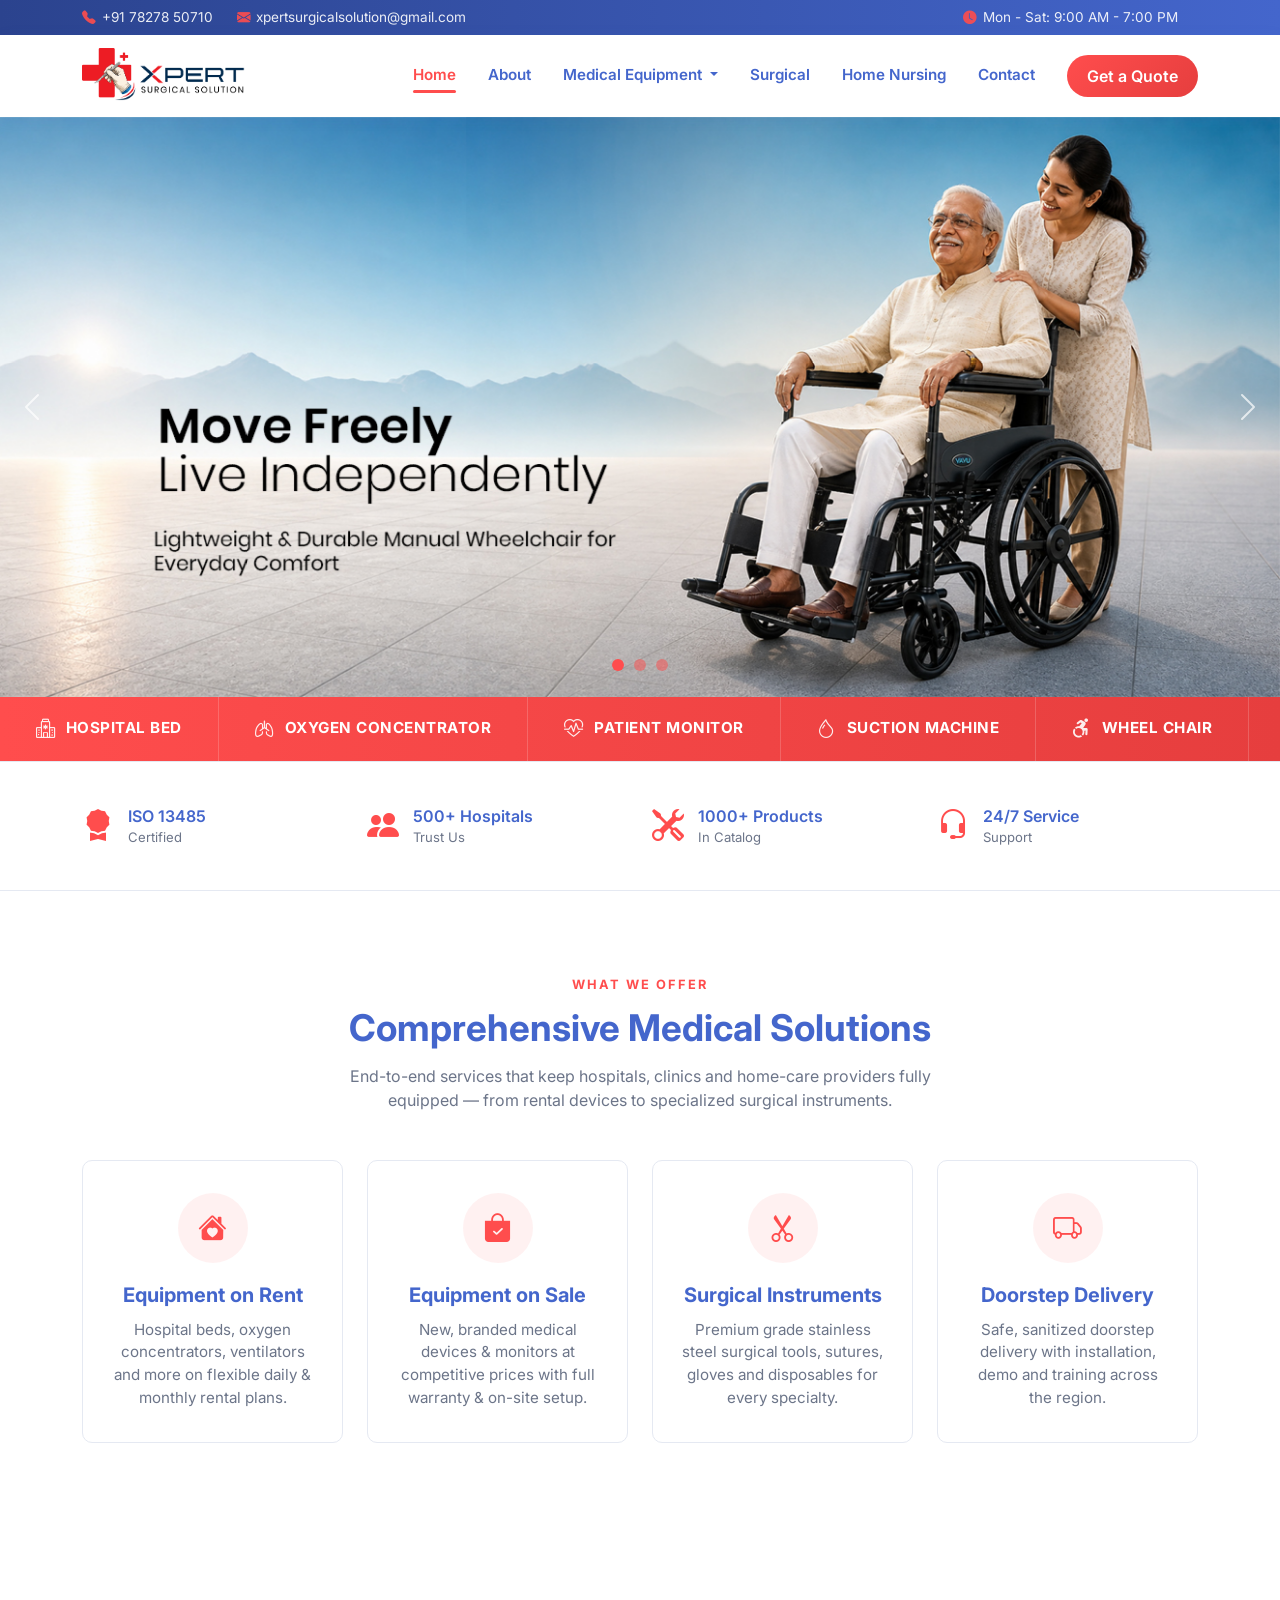
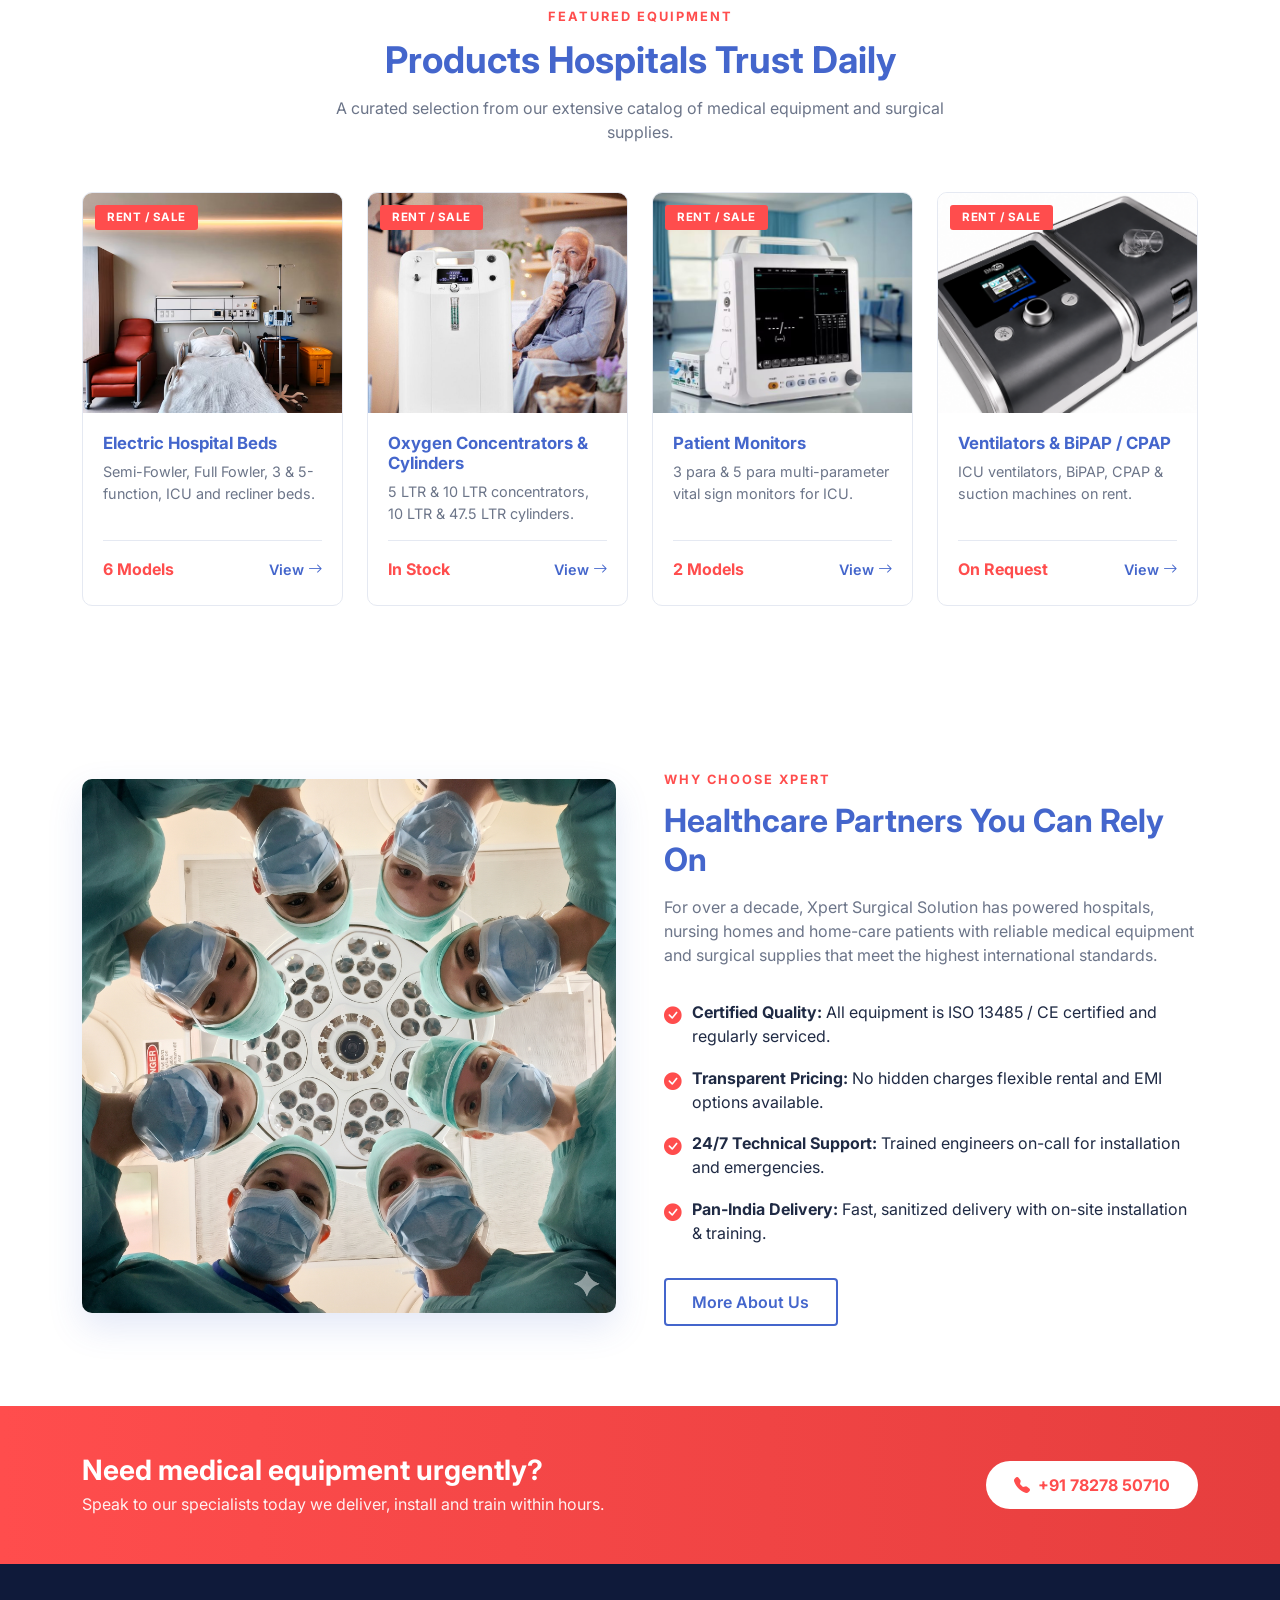
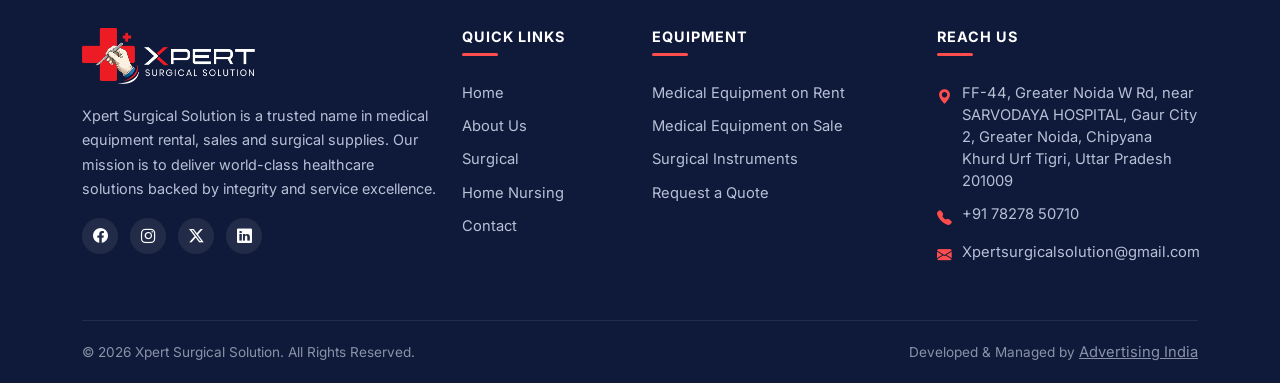
==== commit 6641bec4: "Home Nursing Services" ====
--- a/index.html
+++ b/index.html
@@ -3,9 +3,9 @@
 <head>
   <meta charset="UTF-8" />
   <meta name="viewport" content="width=device-width, initial-scale=1.0" />
+  <link rel="icon" type="image/png" href="./img/Logo_Black.png">
   <title>Xpert Surgical Solution | Medical Equipment Rent, Sale & Surgical Supplies</title>
   <meta name="description" content="Xpert Surgical Solution provides premium medical equipment for rent and sale, along with high-quality surgical instruments and supplies for hospitals, clinics & home care." />
-  <link rel="icon" type="image/png" href="logo-dark.png" />
   <link href="https://cdn.jsdelivr.net/npm/bootstrap@5.3.3/dist/css/bootstrap.min.css" rel="stylesheet" />
   <link rel="stylesheet" href="https://cdn.jsdelivr.net/npm/bootstrap-icons@1.11.3/font/bootstrap-icons.min.css" />
   <link rel="preconnect" href="https://fonts.googleapis.com" />
@@ -53,7 +53,7 @@
       </div>
       <!-- Slide 2 -->
       <div class="carousel-item">
-        <section class="hero" style="background: linear-gradient(105deg, rgba(43, 67, 142, 0.5) 0%, rgba(68, 102, 204, 0.3) 45%, rgba(68, 102, 204, 0.3) 100%), url('./img/Home_Banner_02.jpeg') center/cover no-repeat;">
+        <section class="hero" style="background: url('./img/Home_Banner_02.jpeg') center/cover no-repeat;">
           <!-- <div class="container">
             <div class="row">
               <div class="col-lg-8">
@@ -79,7 +79,7 @@
       </div>
       <!-- Slide 3 -->
       <div class="carousel-item">
-        <section class="hero" style="background: linear-gradient(105deg, rgba(43, 67, 142, 0.1) 0%, rgba(68, 102, 204, 0.2) 45%, rgba(68, 102, 204, 0.1) 100%), url('./img/Home_banner_03.jpg') center/cover no-repeat;">
+        <section class="hero" style="background:  url('./img/Home_banner_03.jpg') center/cover no-repeat;">
           <!-- <div class="container">
             <div class="row">
               <div class="col-lg-8">
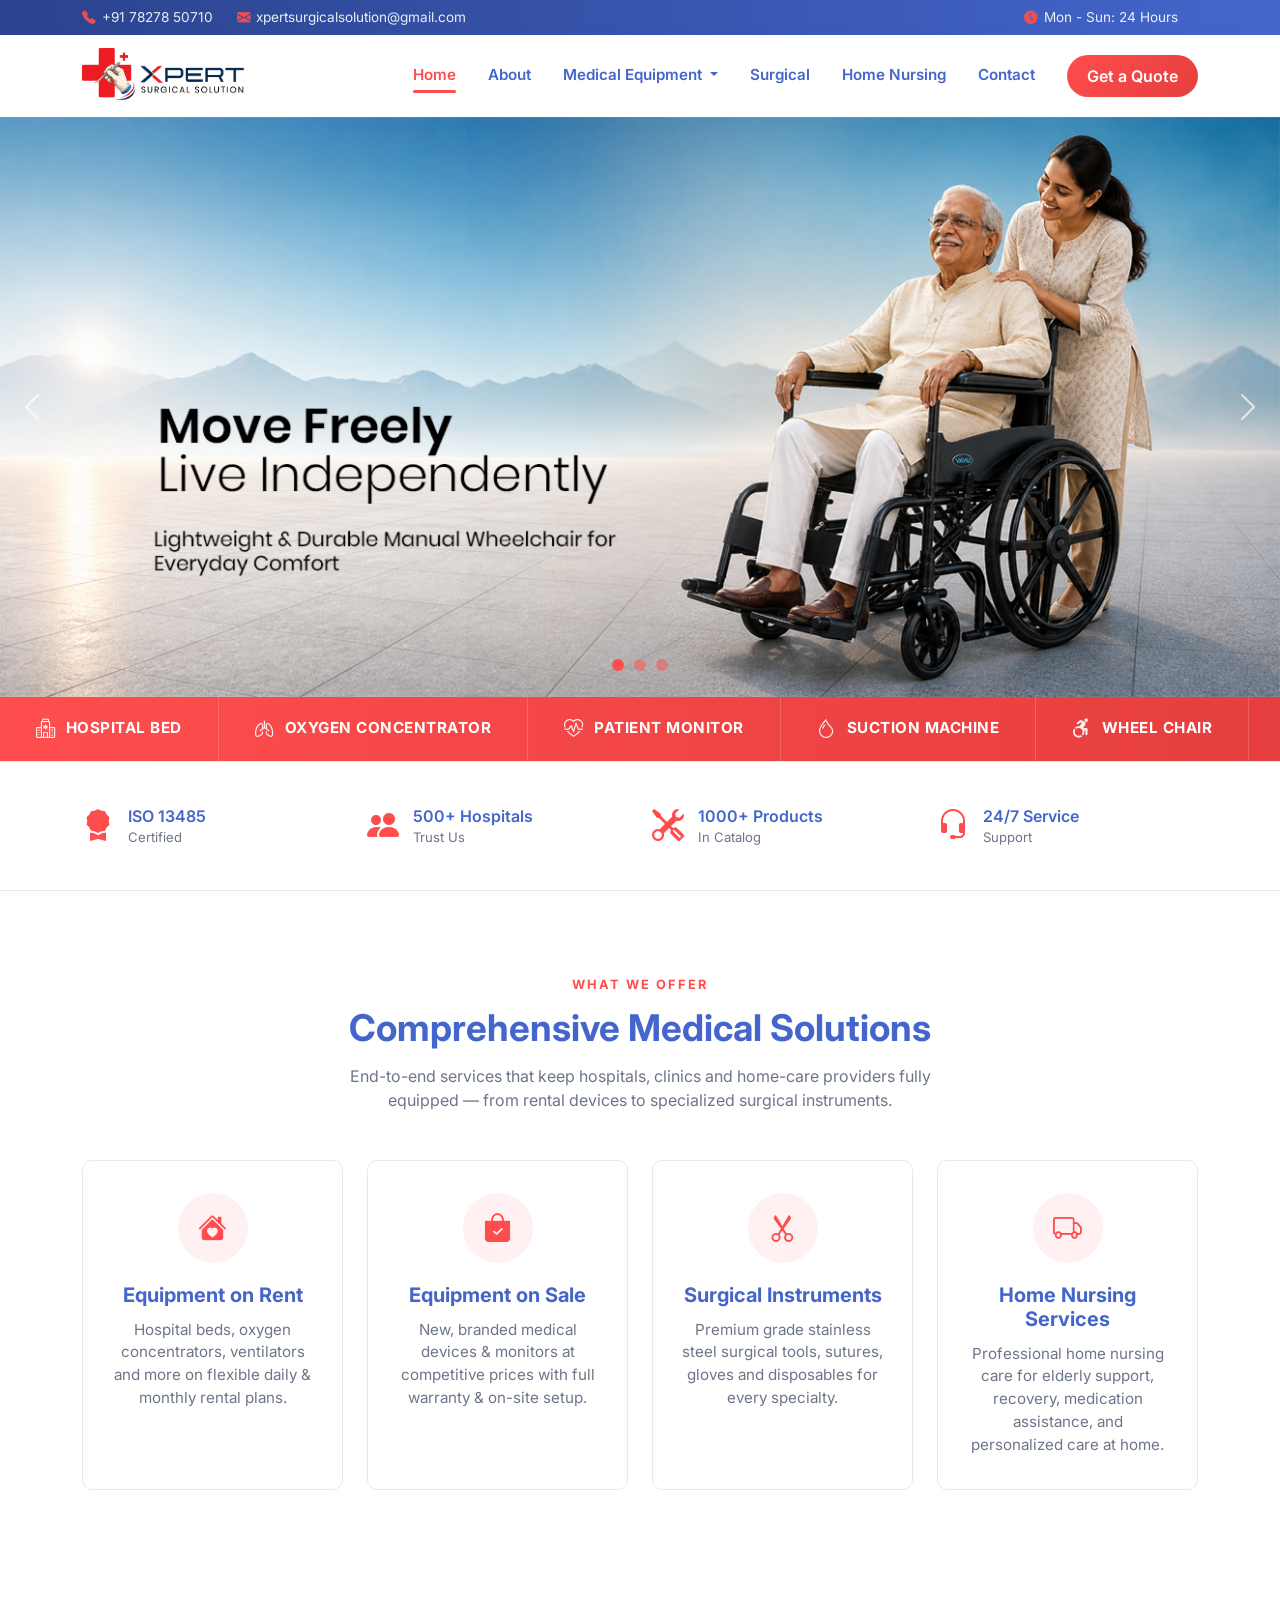
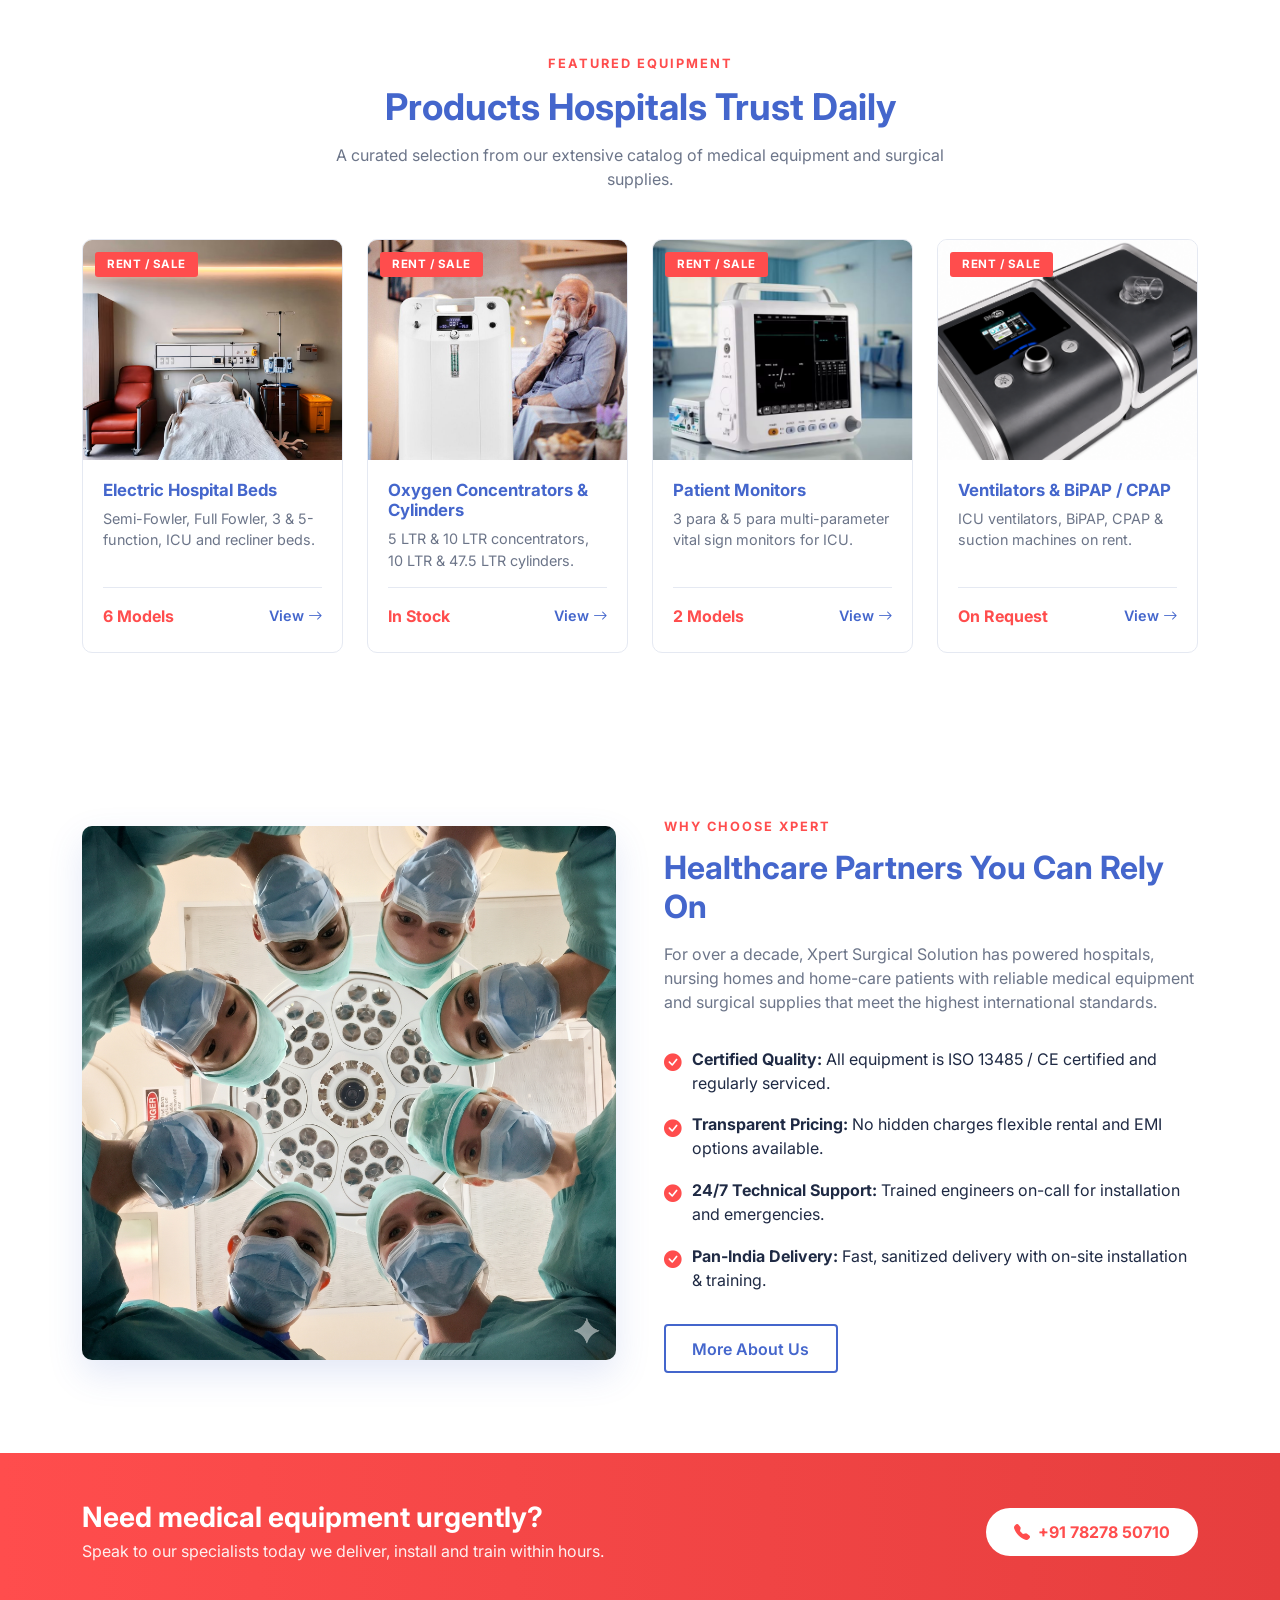
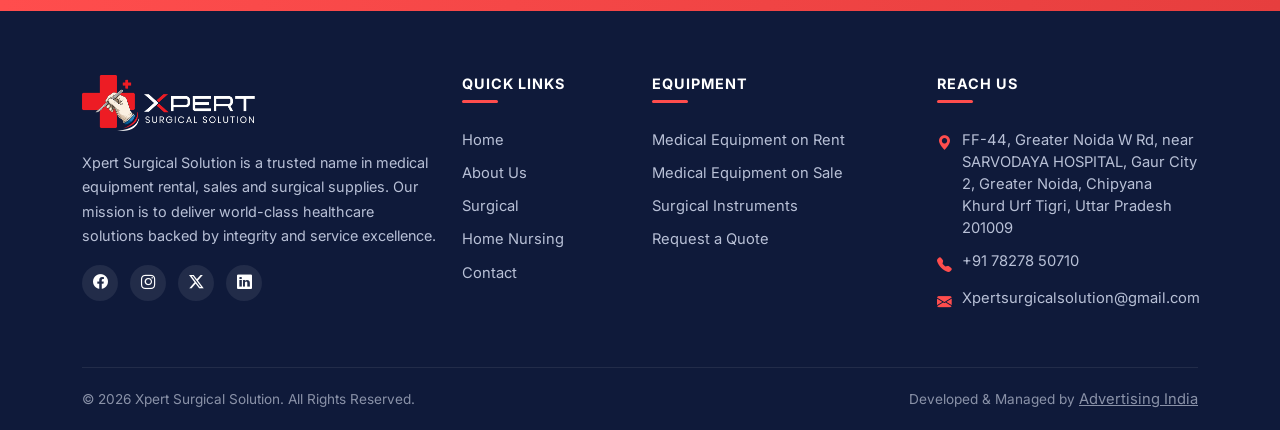
==== commit f32152e5: "Final" ====
--- a/index.html
+++ b/index.html
@@ -206,8 +206,8 @@
         <div class="col-md-6 col-lg-3">
           <div class="service-card">
             <div class="service-icon"><i class="bi bi-truck"></i></div>
-            <h5>Doorstep Delivery</h5>
-            <p>Safe, sanitized doorstep delivery with installation, demo and training across the region.</p>
+            <h5>Home Nursing Services</h5>
+            <p>Professional home nursing care for elderly support, recovery, medication assistance, and personalized care at home.</p>
           </div>
         </div>
       </div>
--- a/style.css
+++ b/style.css
@@ -2842,6 +2842,70 @@
     .surgical-page .btn-surg-spec { display:inline-flex; align-items:center; gap:5px; background:transparent; color:var(--navy); font-family:var(--font-head); font-weight:700; font-size:0.72rem; padding:6px 13px; border-radius:var(--radius); border:1.5px solid var(--border); cursor:pointer; transition:var(--transition); text-decoration:none; }
     .surgical-page .btn-surg-spec:hover { border-color:var(--navy); background:var(--light); }
 
+    /* Surgical essentials */
+    .surgical-page .surgical-items-section {
+      background: linear-gradient(180deg, var(--white) 0%, #f8fafc 100%);
+      border-top: 1px solid var(--border);
+    }
+    .surgical-page .surgical-item-card {
+      background: var(--white);
+      border: 1.5px solid var(--border);
+      border-radius: 14px;
+      overflow: hidden;
+      height: 100%;
+      display: flex;
+      flex-direction: column;
+      transition: var(--transition);
+      box-shadow: 0 3px 16px rgba(68, 102, 204, 0.06);
+    }
+    .surgical-page .surgical-item-card:hover {
+      transform: translateY(-4px);
+      border-color: rgba(255, 77, 77, 0.28);
+      box-shadow: var(--shadow);
+    }
+    .surgical-page .surgical-item-img {
+      aspect-ratio: 4 / 3;
+      background: var(--light);
+      border-bottom: 1px solid var(--border);
+      display: flex;
+      align-items: center;
+      justify-content: center;
+      overflow: hidden;
+    }
+    .surgical-page .surgical-item-img img {
+      width: 100%;
+      height: 100%;
+      object-fit: contain;
+      padding: 10px;
+      transition: transform 0.35s ease;
+    }
+    .surgical-page .surgical-item-card:hover .surgical-item-img img {
+      transform: scale(1.04);
+    }
+    .surgical-page .surgical-item-body {
+      padding: 14px;
+      display: flex;
+      flex-direction: column;
+      gap: 12px;
+      flex: 1;
+    }
+    .surgical-page .surgical-item-body h5 {
+      color: var(--navy);
+      font-family: var(--font-head);
+      font-size: 0.92rem;
+      font-weight: 800;
+      line-height: 1.25;
+      margin: 0;
+      min-height: 2.35em;
+    }
+    .surgical-page .surgical-item-body .btn-surg-enq {
+      width: 100%;
+      justify-content: center;
+      margin-top: auto;
+      padding: 8px 10px;
+      font-size: 0.72rem;
+    }
+
     /* Sidebar */
     .surgical-page .sticky-sidebar { position:sticky; top:88px; }
     .surgical-page .sidebar-box { background:var(--white); border:1.5px solid var(--border); border-radius:16px; padding:24px 20px; margin-bottom:18px; }
@@ -3287,4 +3351,3 @@
 .rent-category-sticky, .sale-category-sticky, .surgical-category-sticky {
     z-index: 1040 !important;
 }
-
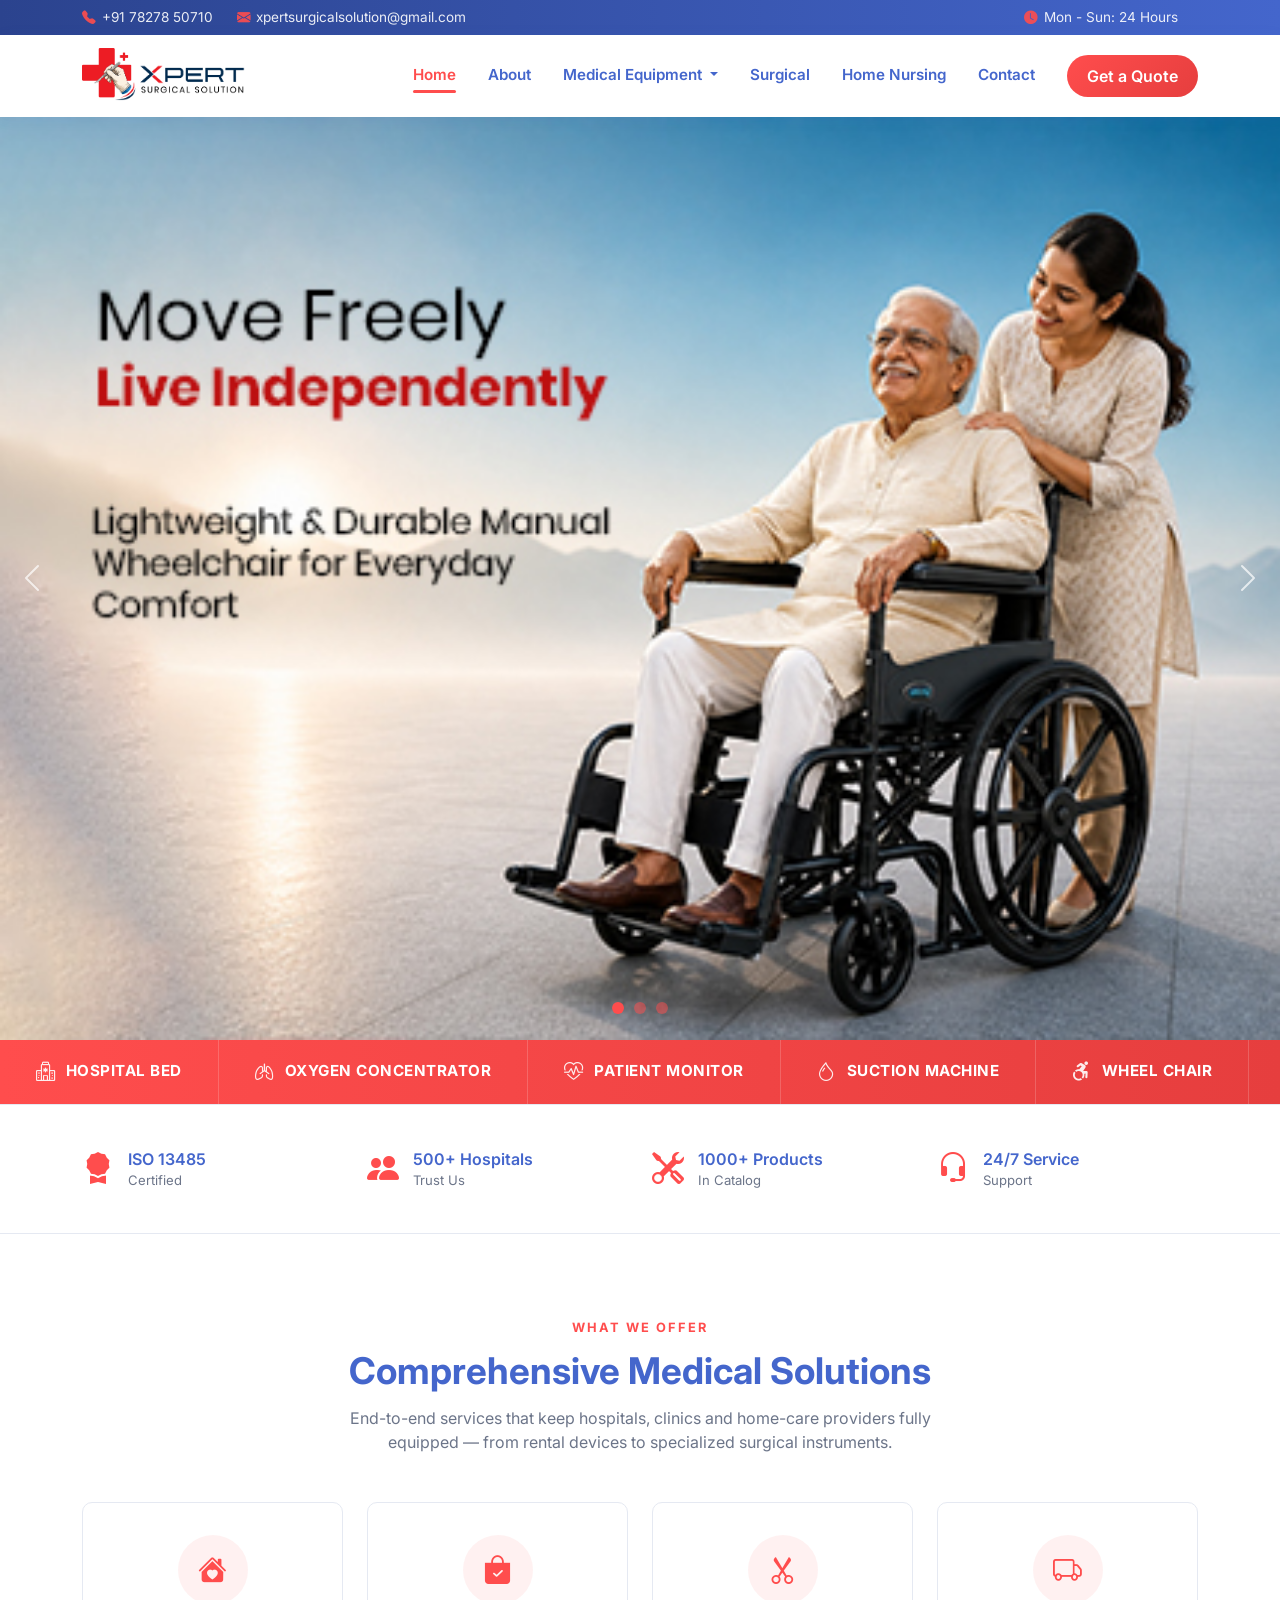
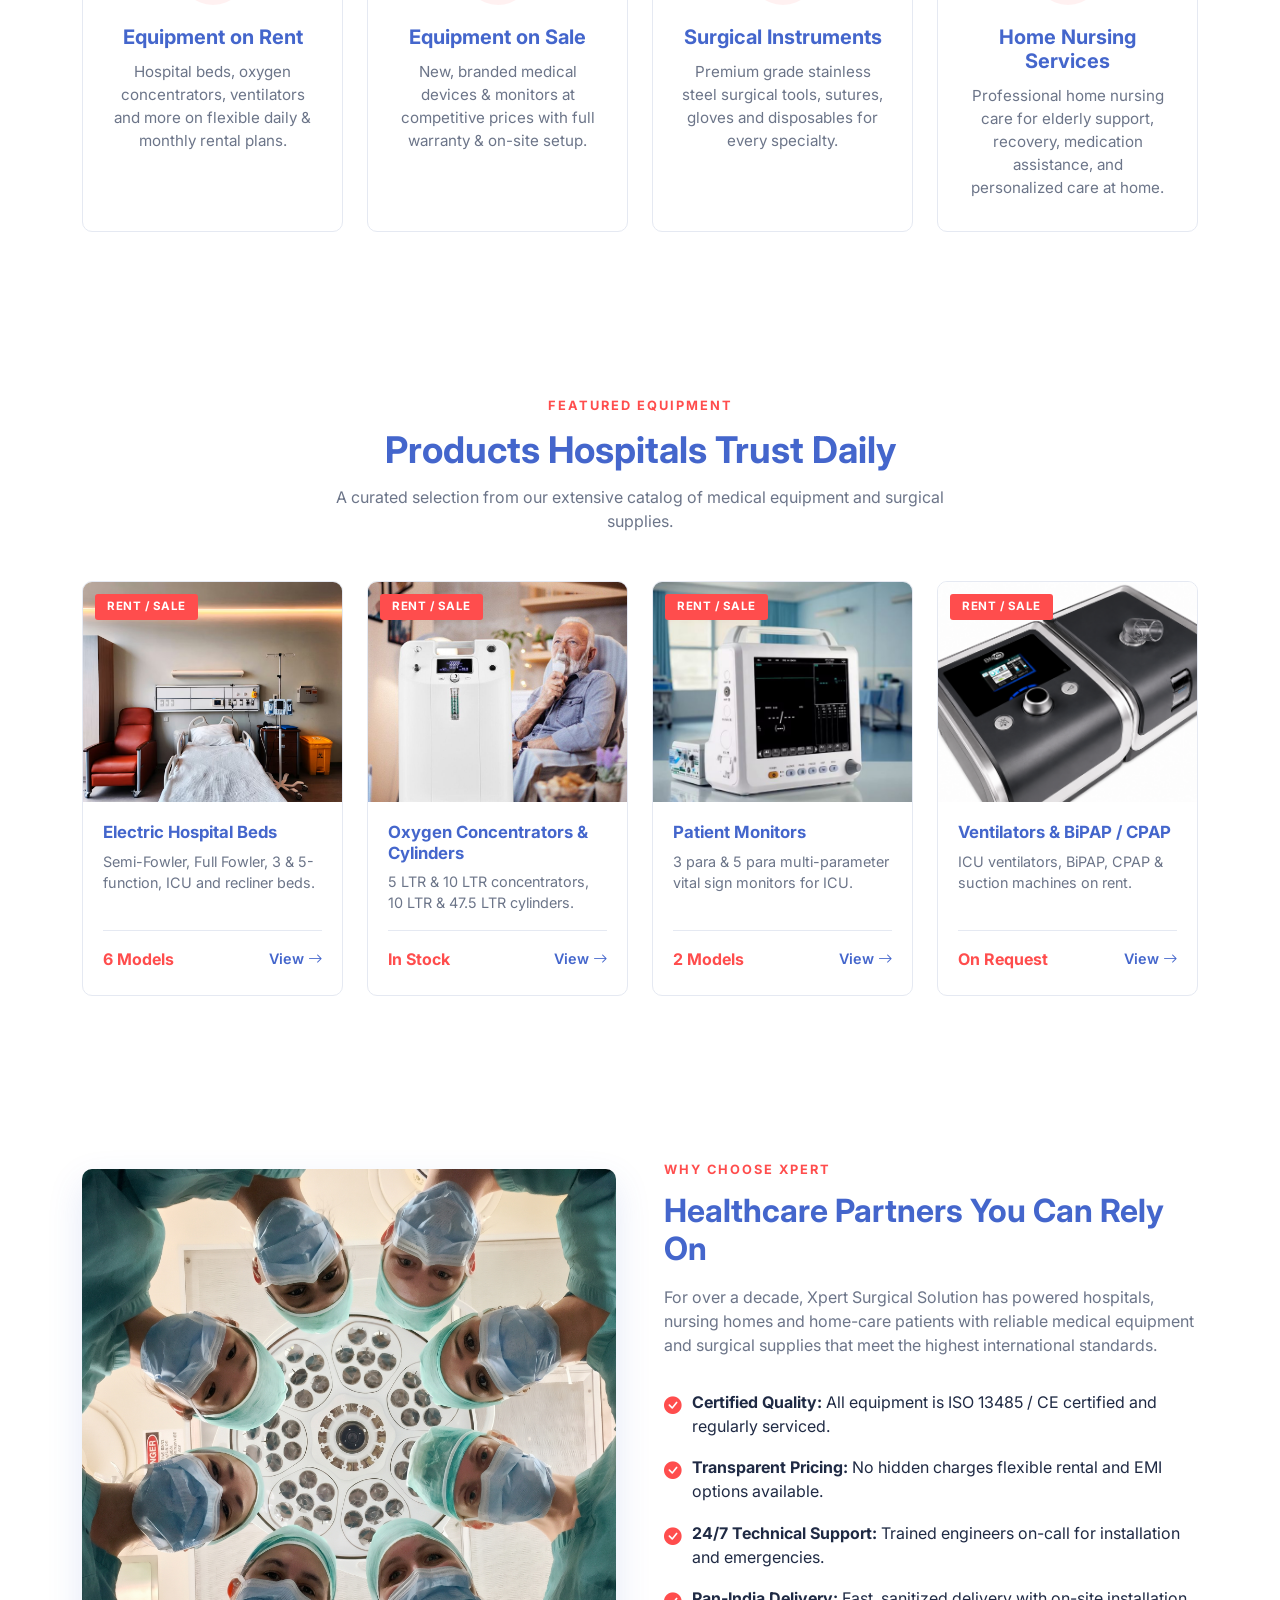
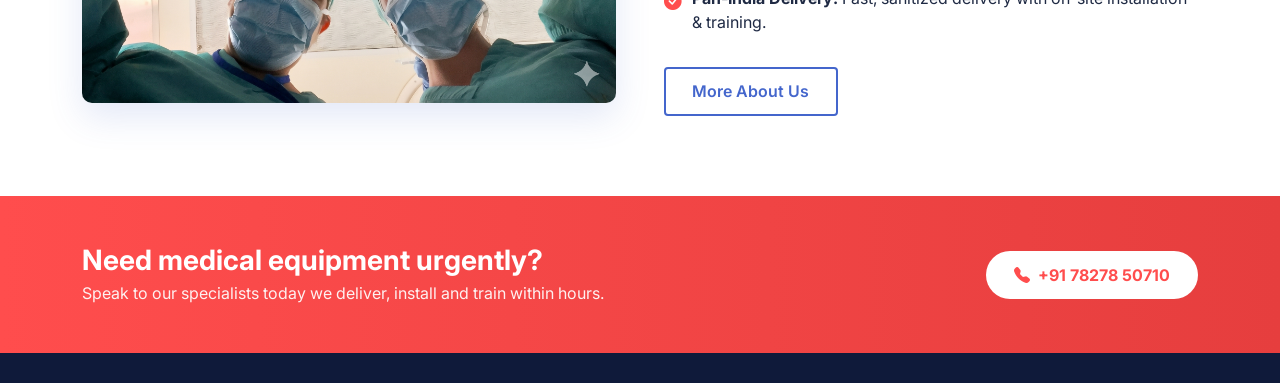
==== commit 07c5b68f: "Finally Completed" ====
--- a/index.html
+++ b/index.html
@@ -27,81 +27,26 @@
     <div class="carousel-inner">
       <!-- Slide 1 -->
       <div class="carousel-item active">
-        <section class="hero" style="background:  url('./img/Home_Banner_01.jpg') center/cover no-repeat;">
-          <!-- <div class="container">
-            <div class="row">
-              <div class="col-lg-8">
-                <div style="display:inline-block; background: rgba(255, 77, 77, .15); border:1px solid rgba(18, 14, 14, 0.4); color:#ffffff; padding:.4rem 1rem; border-radius: 30px; font-weight:600; font-size:.85rem; letter-spacing:1px; margin-bottom:1.25rem;">
-                  <i class="bi bi-shield-plus me-2"></i>TRUSTED SINCE 2015
-                </div>
-                <h1>Affordable Rates,<br/>Dedicated Service.<br/><span class="accent-block">Medical Equipment</span> On Rent &amp; Sale</h1>
-                <p class="lead">From oxygen concentrators and ICU beds to ventilators and surgical instruments Xpert Surgical Solution delivers hospital-grade equipment to your doorstep, anywhere, anytime.</p>
-                <div class="d-flex flex-wrap gap-3">
-                  <a href="contact.html" class="btn btn-primary-xss"><i class="bi bi-calendar-check me-2"></i>Book An Appointment</a>
-                  <a href="tel:+917827850710" class="btn btn-light" style="border-radius:4px; font-weight:600;"><i class="bi bi-telephone-fill me-2"></i>+91 78278 50710</a>
-                </div>
-                <div class="hero-badges">
-                  <div><i class="bi bi-shield-check"></i>ISO Certified</div>
-                  <div><i class="bi bi-truck"></i>24/7 Delivery</div>
-                  <div><i class="bi bi-headset"></i>Expert Support</div>
-                  <div><i class="bi bi-cash-coin"></i>Best Prices</div>
-                </div>
-              </div>
-            </div>
-          </div> -->
-        </section>
+        <picture>
+          <!-- Image for Mobile Screens -->
+          <source media="(max-width: 767px)" srcset="./img/Phone-Banner-01.jpg">
+          <!-- Default Image for Desktop Screens -->
+          <img src="./img/Home_Banner_01.jpg" class="d-block w-100 img-fluid" alt="Medical Equipment On Rent & Sale">
+        </picture>
       </div>
       <!-- Slide 2 -->
       <div class="carousel-item">
-        <section class="hero" style="background: url('./img/Home_Banner_02.jpeg') center/cover no-repeat;">
-          <!-- <div class="container">
-            <div class="row">
-              <div class="col-lg-8">
-                <div style="display:inline-block; background: rgba(255, 77, 77, .15); border:1px solid rgba(18, 14, 14, 0.4); color:#ffffff; padding:.4rem 1rem; border-radius: 30px; font-weight:600; font-size:.85rem; letter-spacing:1px; margin-bottom:1.25rem;">
-                  <i class="bi bi-award-fill me-2"></i>PREMIUM QUALITY
-                </div>
-                <h1>Advanced<br/>Surgical Solutions.<br/><span class="accent-block">Precision Tools</span> for Professionals</h1>
-                <p class="lead">Supplying top-grade surgical instruments and OT equipment to leading hospitals and clinics. Quality you can trust for every procedure.</p>
-                <div class="d-flex flex-wrap gap-3">
-                  <a href="surgical.html" class="btn btn-primary-xss"><i class="bi bi-scissors me-2"></i>Explore Surgical</a>
-                  <a href="contact.html" class="btn btn-light" style="border-radius:4px; font-weight:600;"><i class="bi bi-chat-dots me-2"></i>Get A Quote</a>
-                </div>
-                <div class="hero-badges">
-                  <div><i class="bi bi-check-circle"></i>High Grade SS</div>
-                  <div><i class="bi bi-box-seam"></i>Bulk Supply</div>
-                  <div><i class="bi bi-gear-wide-connected"></i>AMC Available</div>
-                  <div><i class="bi bi-patch-check"></i>CE Certified</div>
-                </div>
-              </div>
-            </div>
-          </div> -->
-        </section>
+        <picture>
+          <source media="(max-width: 767px)" srcset="./img/Phone-Banner-02.jpg">
+          <img src="./img/Home_Banner_02.jpeg" class="d-block w-100 img-fluid" alt="Advanced Surgical Solutions">
+        </picture>
       </div>
       <!-- Slide 3 -->
       <div class="carousel-item">
-        <section class="hero" style="background:  url('./img/Home_banner_03.jpg') center/cover no-repeat;">
-          <!-- <div class="container">
-            <div class="row">
-              <div class="col-lg-8">
-                <div style="display:inline-block; background: rgba(255, 77, 77, .15); border:1px solid rgba(18, 14, 14, 0.4); color:#ffffff; padding:.4rem 1rem; border-radius: 30px; font-weight:600; font-size:.85rem; letter-spacing:1px; margin-bottom:1.25rem;">
-                  <i class="bi bi-truck me-2"></i>PAN-INDIA DELIVERY
-                </div>
-                <h1>24/7 Support,<br/>Anywhere in India.<br/><span class="accent-block">Reliable Healthcare</span> at Your Doorstep</h1>
-                <p class="lead">Fast, sanitized delivery and professional installation. Our technical team is available round-the-clock for your peace of mind.</p>
-                <div class="d-flex flex-wrap gap-3">
-                  <a href="equipment-rent.html" class="btn btn-primary-xss"><i class="bi bi-truck me-2"></i>Rent Now</a>
-                  <a href="tel:+917827850710" class="btn btn-light" style="border-radius:4px; font-weight:600;"><i class="bi bi-telephone-fill me-2"></i>Contact Us</a>
-                </div>
-                <div class="hero-badges">
-                  <div><i class="bi bi-clock-history"></i>Fast Delivery</div>
-                  <div><i class="bi bi-tools"></i>Pro Setup</div>
-                  <div><i class="bi bi-shield-lock"></i>Safe Sanitized</div>
-                  <div><i class="bi bi-geo-alt"></i>20+ States</div>
-                </div>
-              </div>
-            </div>
-          </div> -->
-        </section>
+        <picture>
+          <source media="(max-width: 767px)" srcset="./img/Phone-Banner-03.jpg">
+          <img src="./img/Home_banner_03.jpg" class="d-block w-100 img-fluid" alt="24/7 Support Anywhere in India">
+        </picture>
       </div>
     </div>
     <button class="carousel-control-prev" type="button" data-bs-target="#heroCarousel" data-bs-slide="prev">
